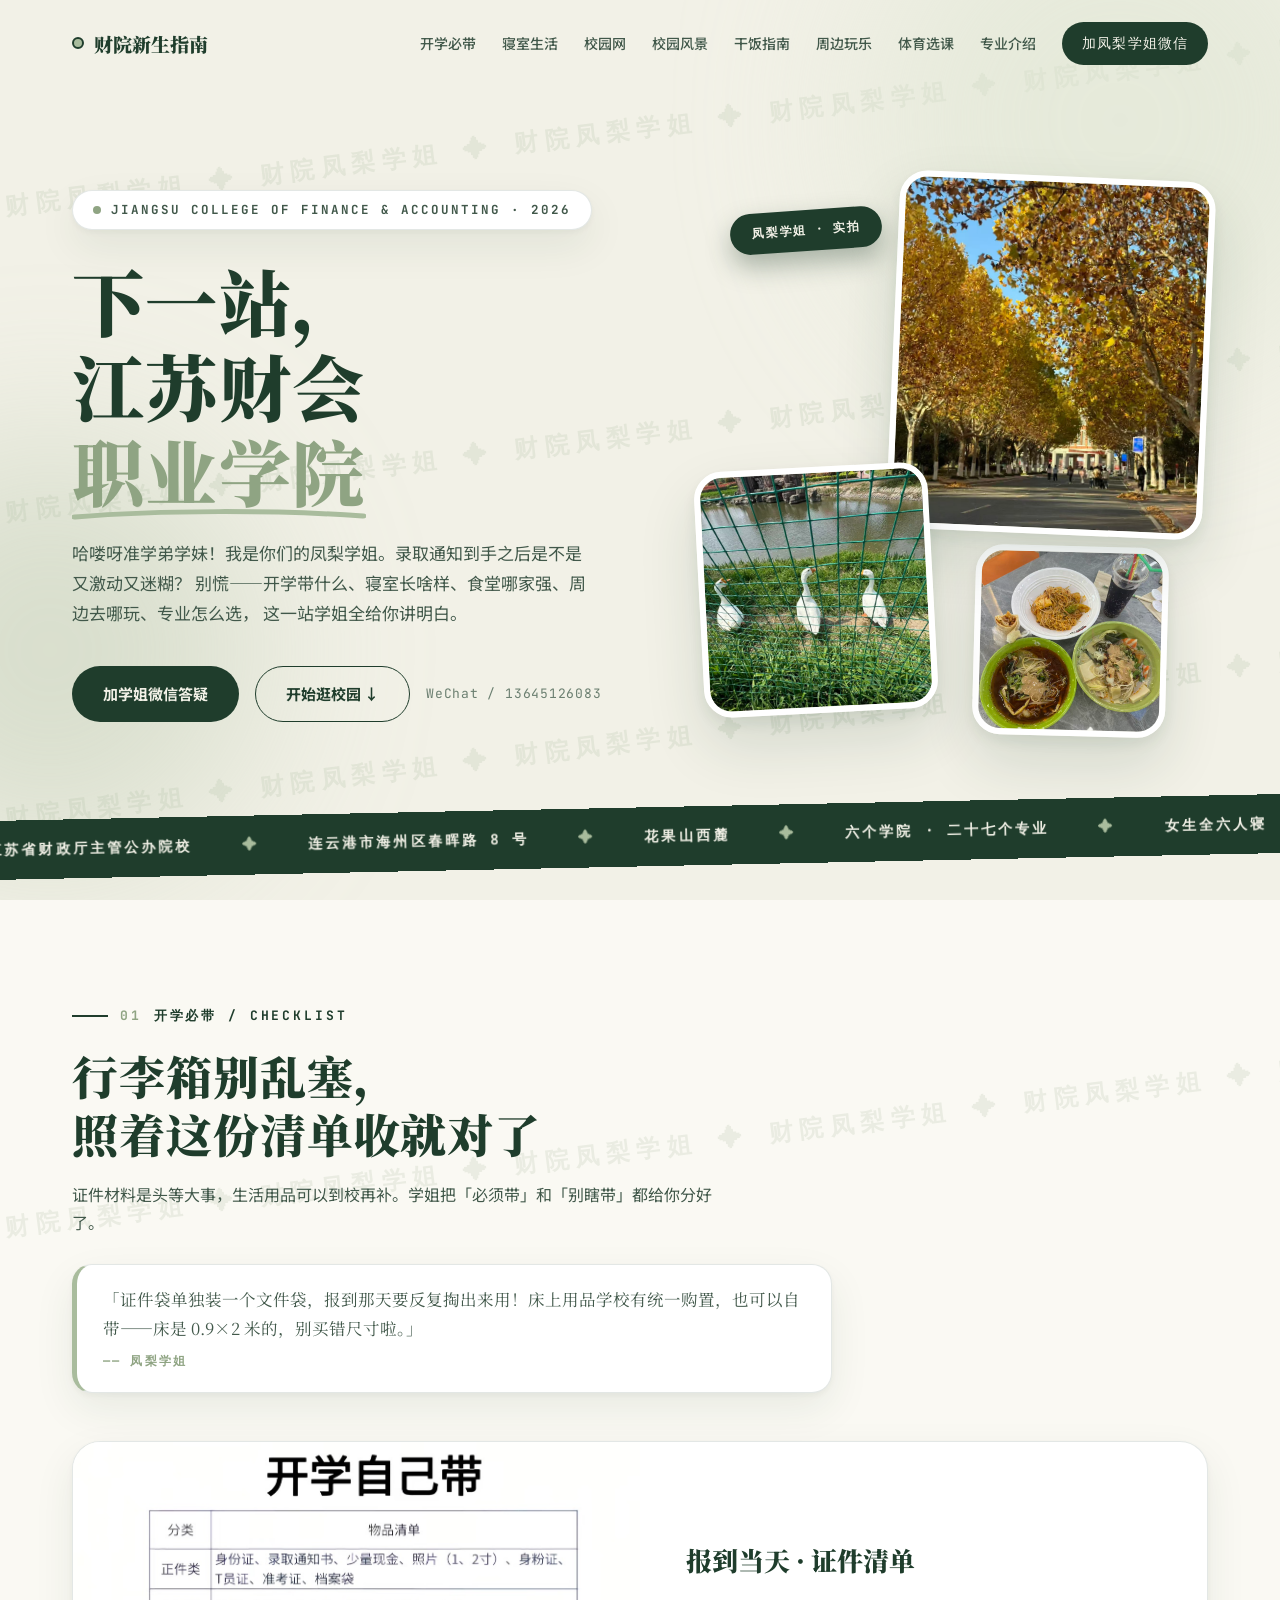
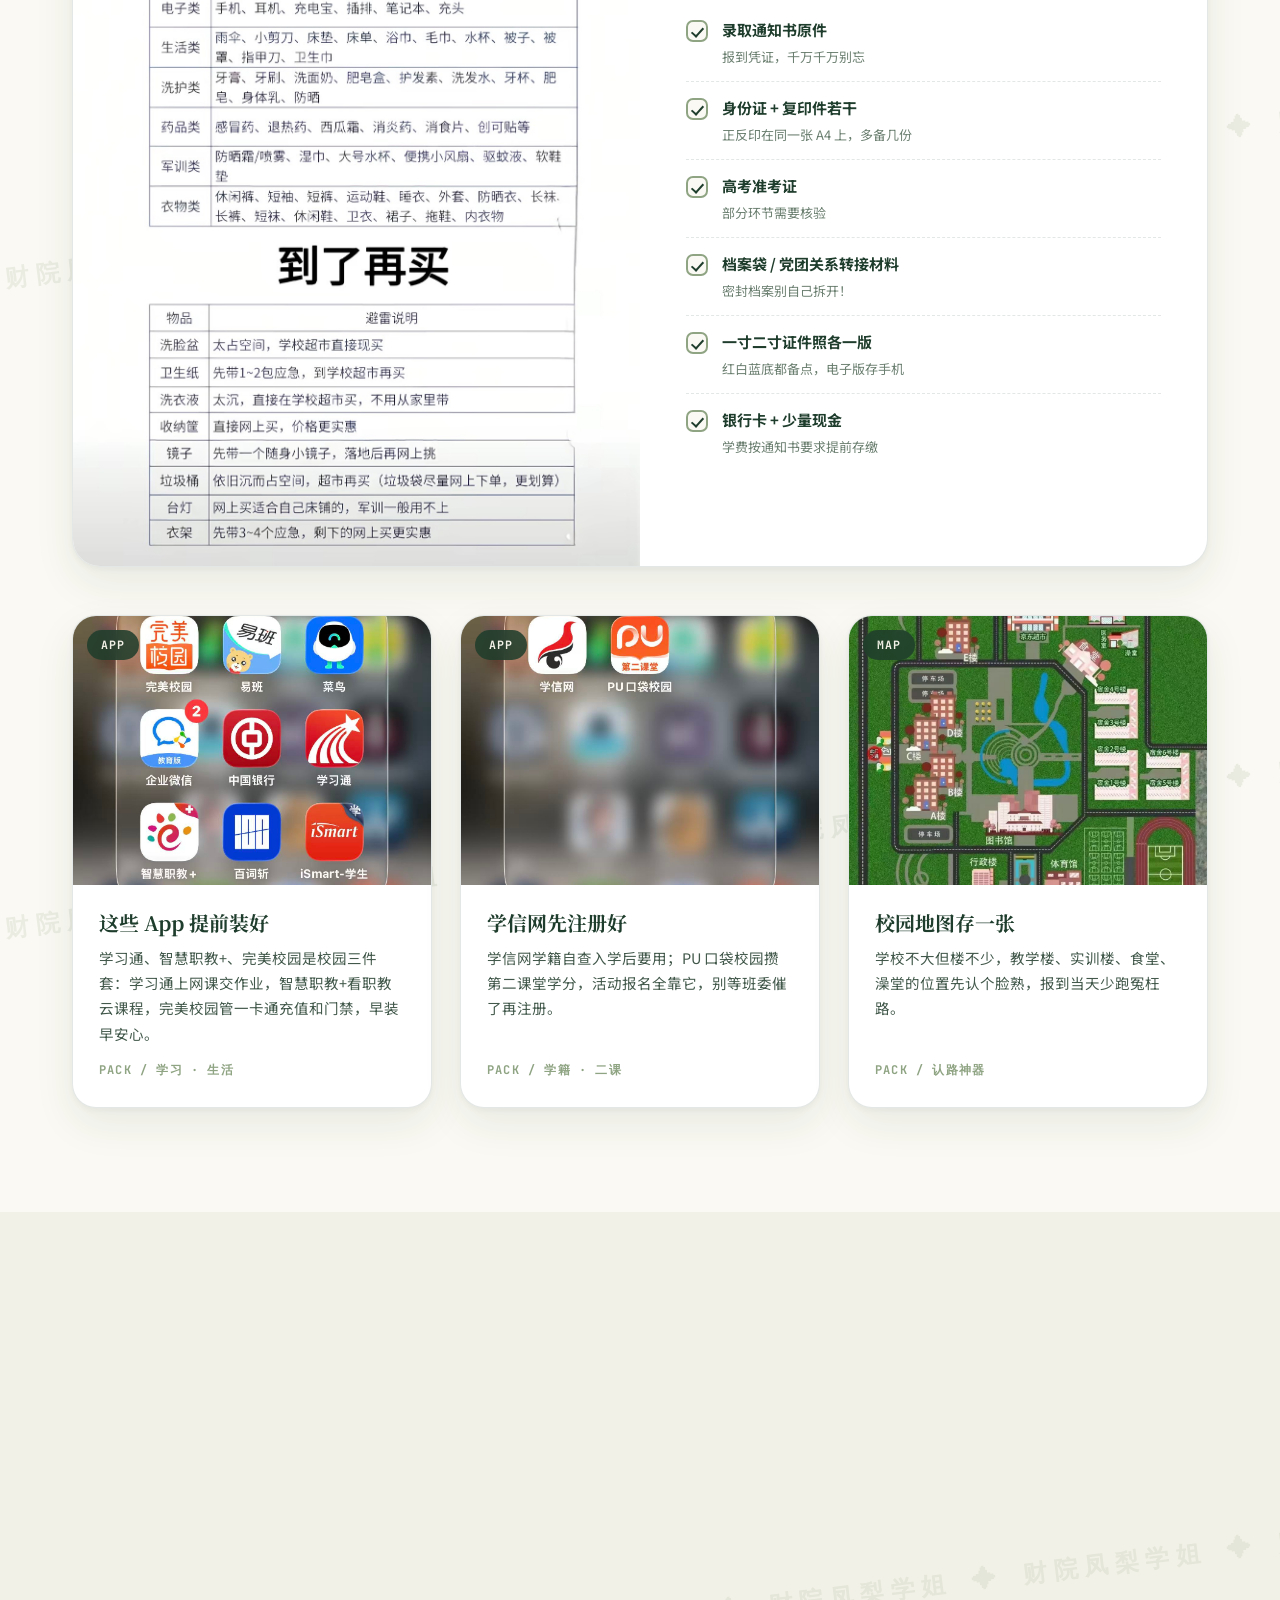
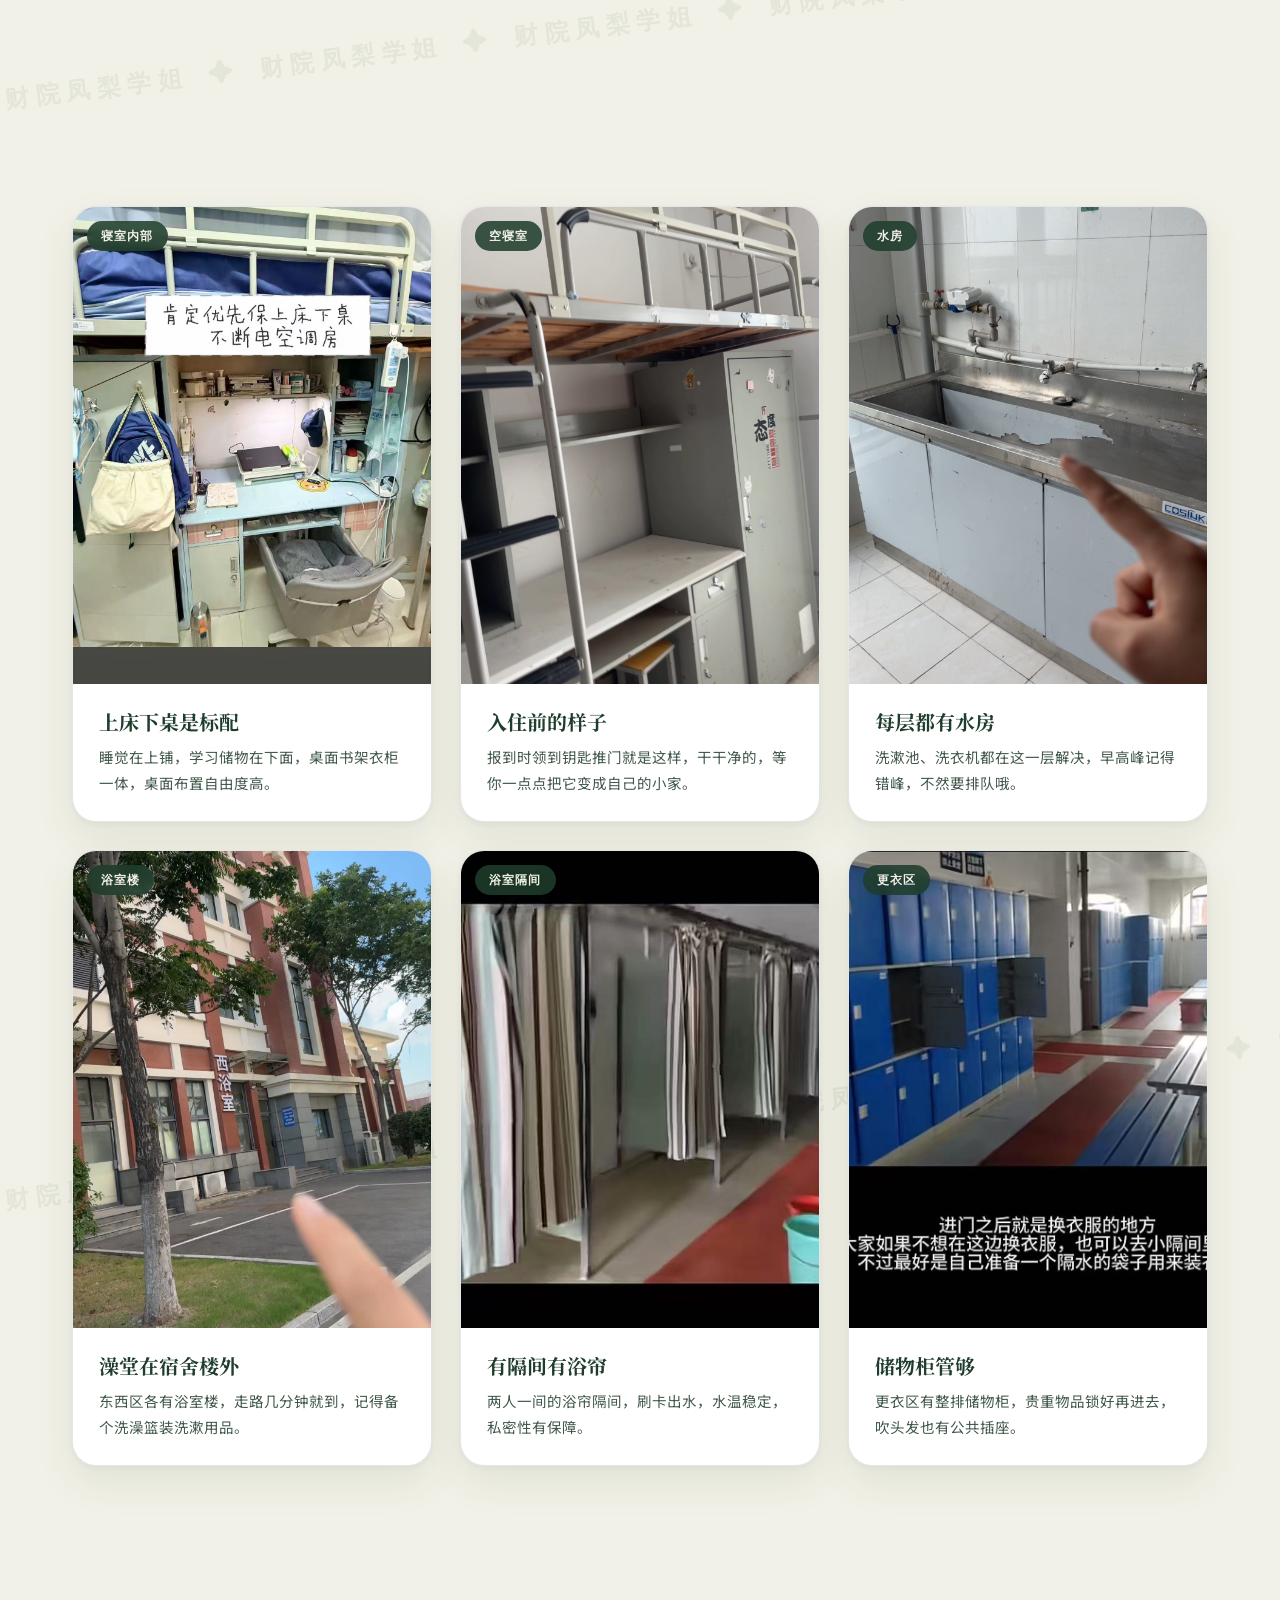
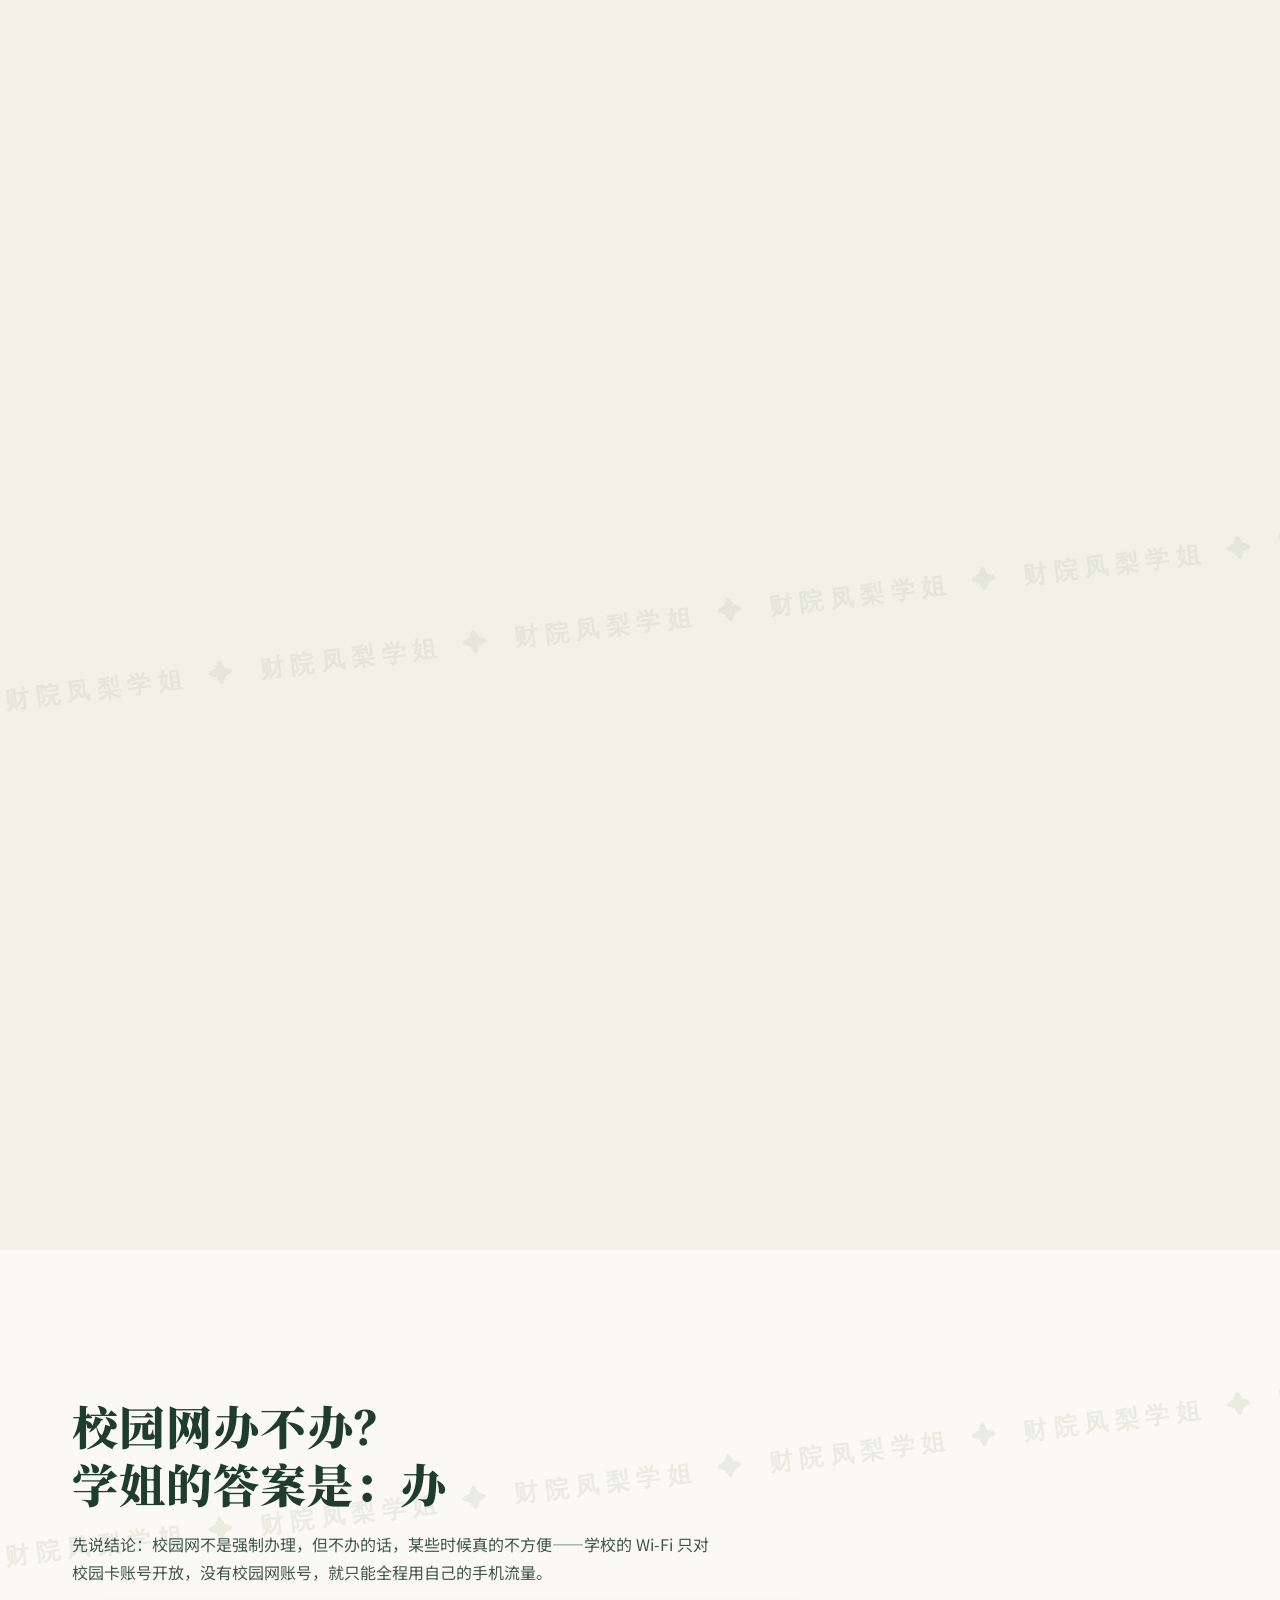
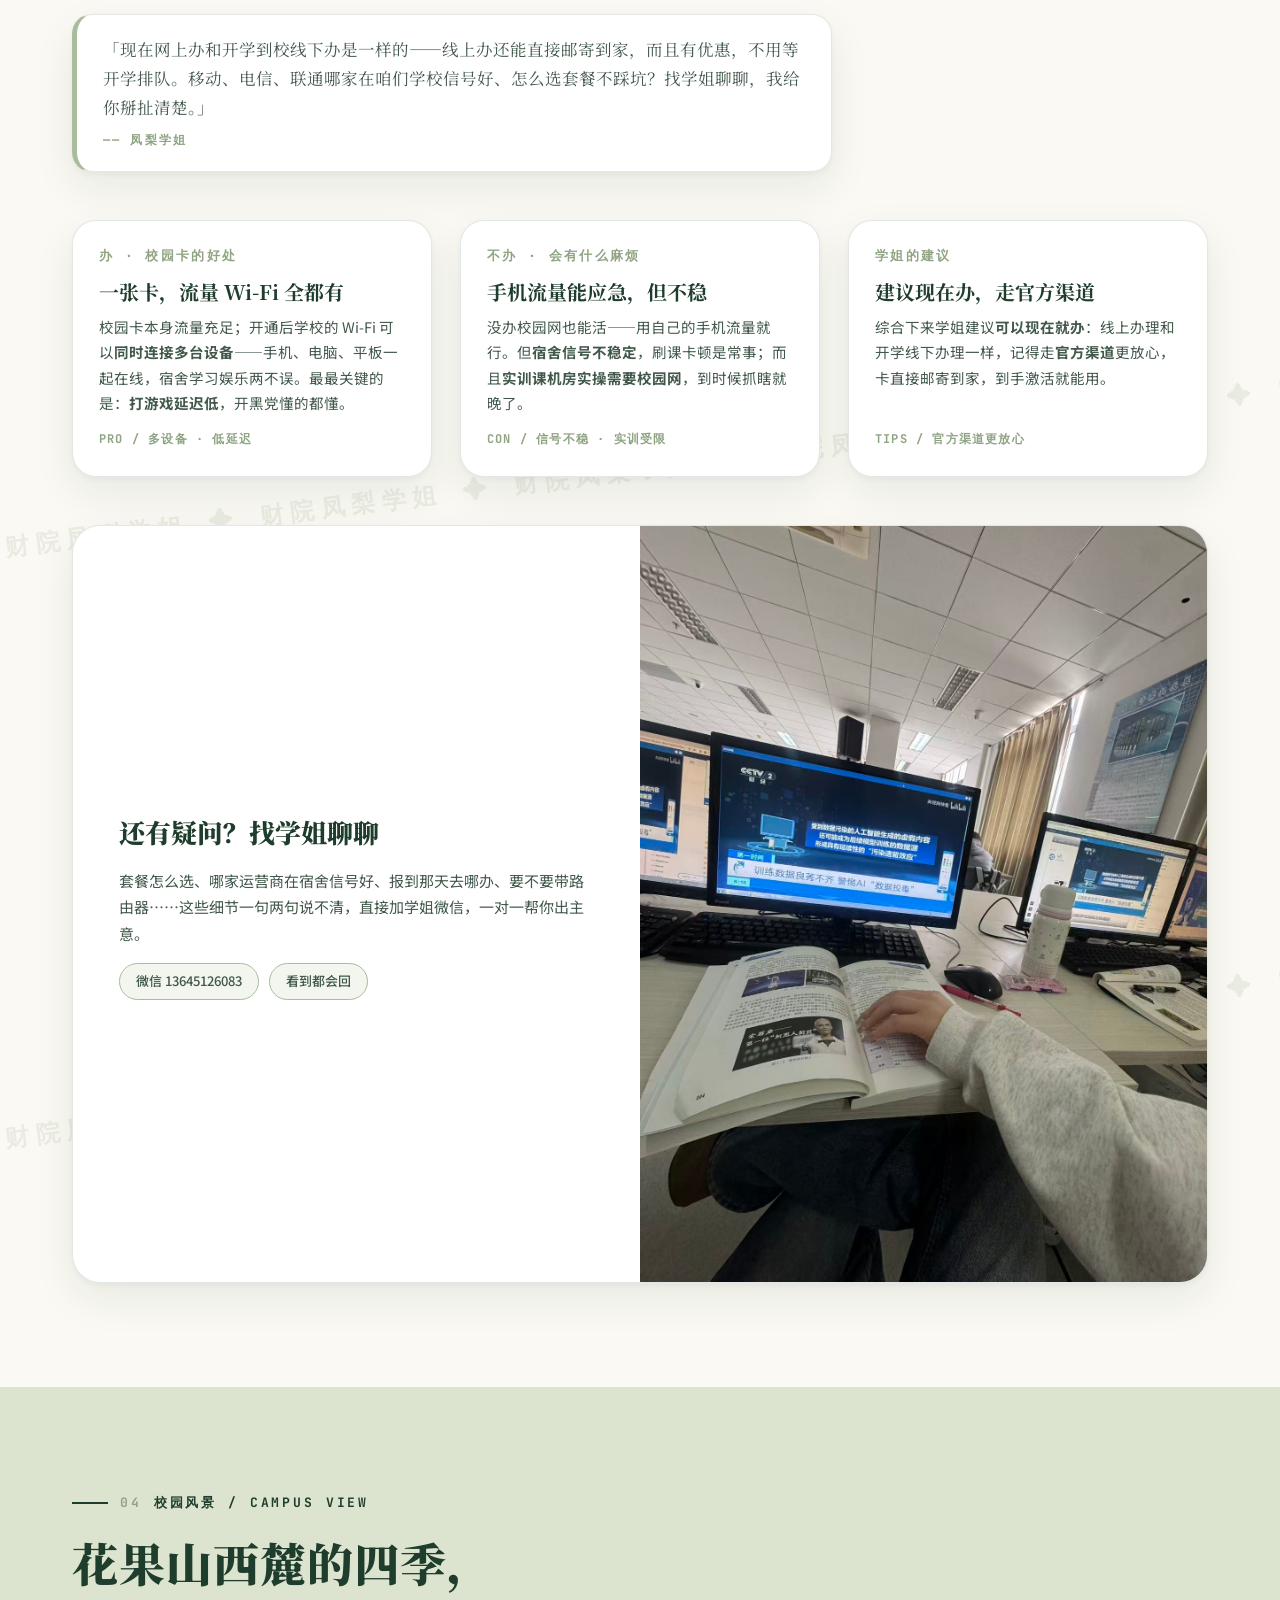
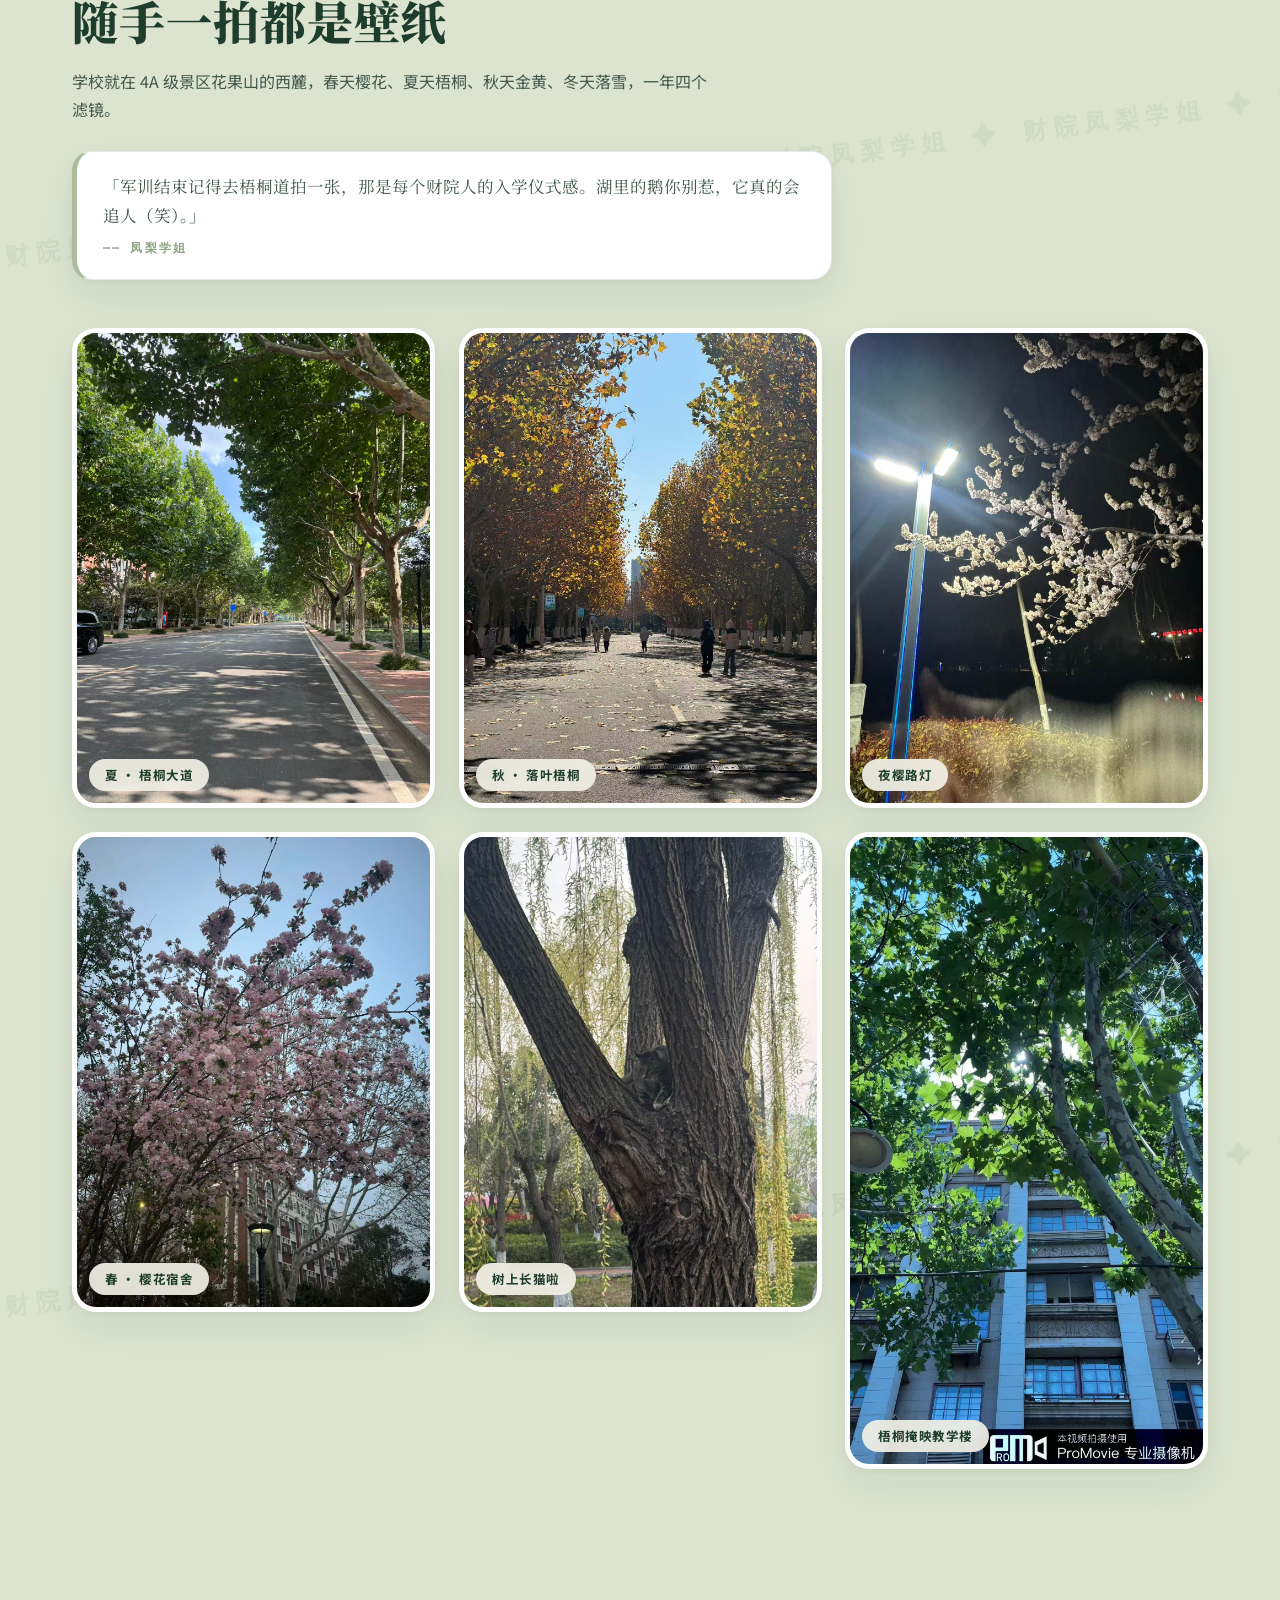
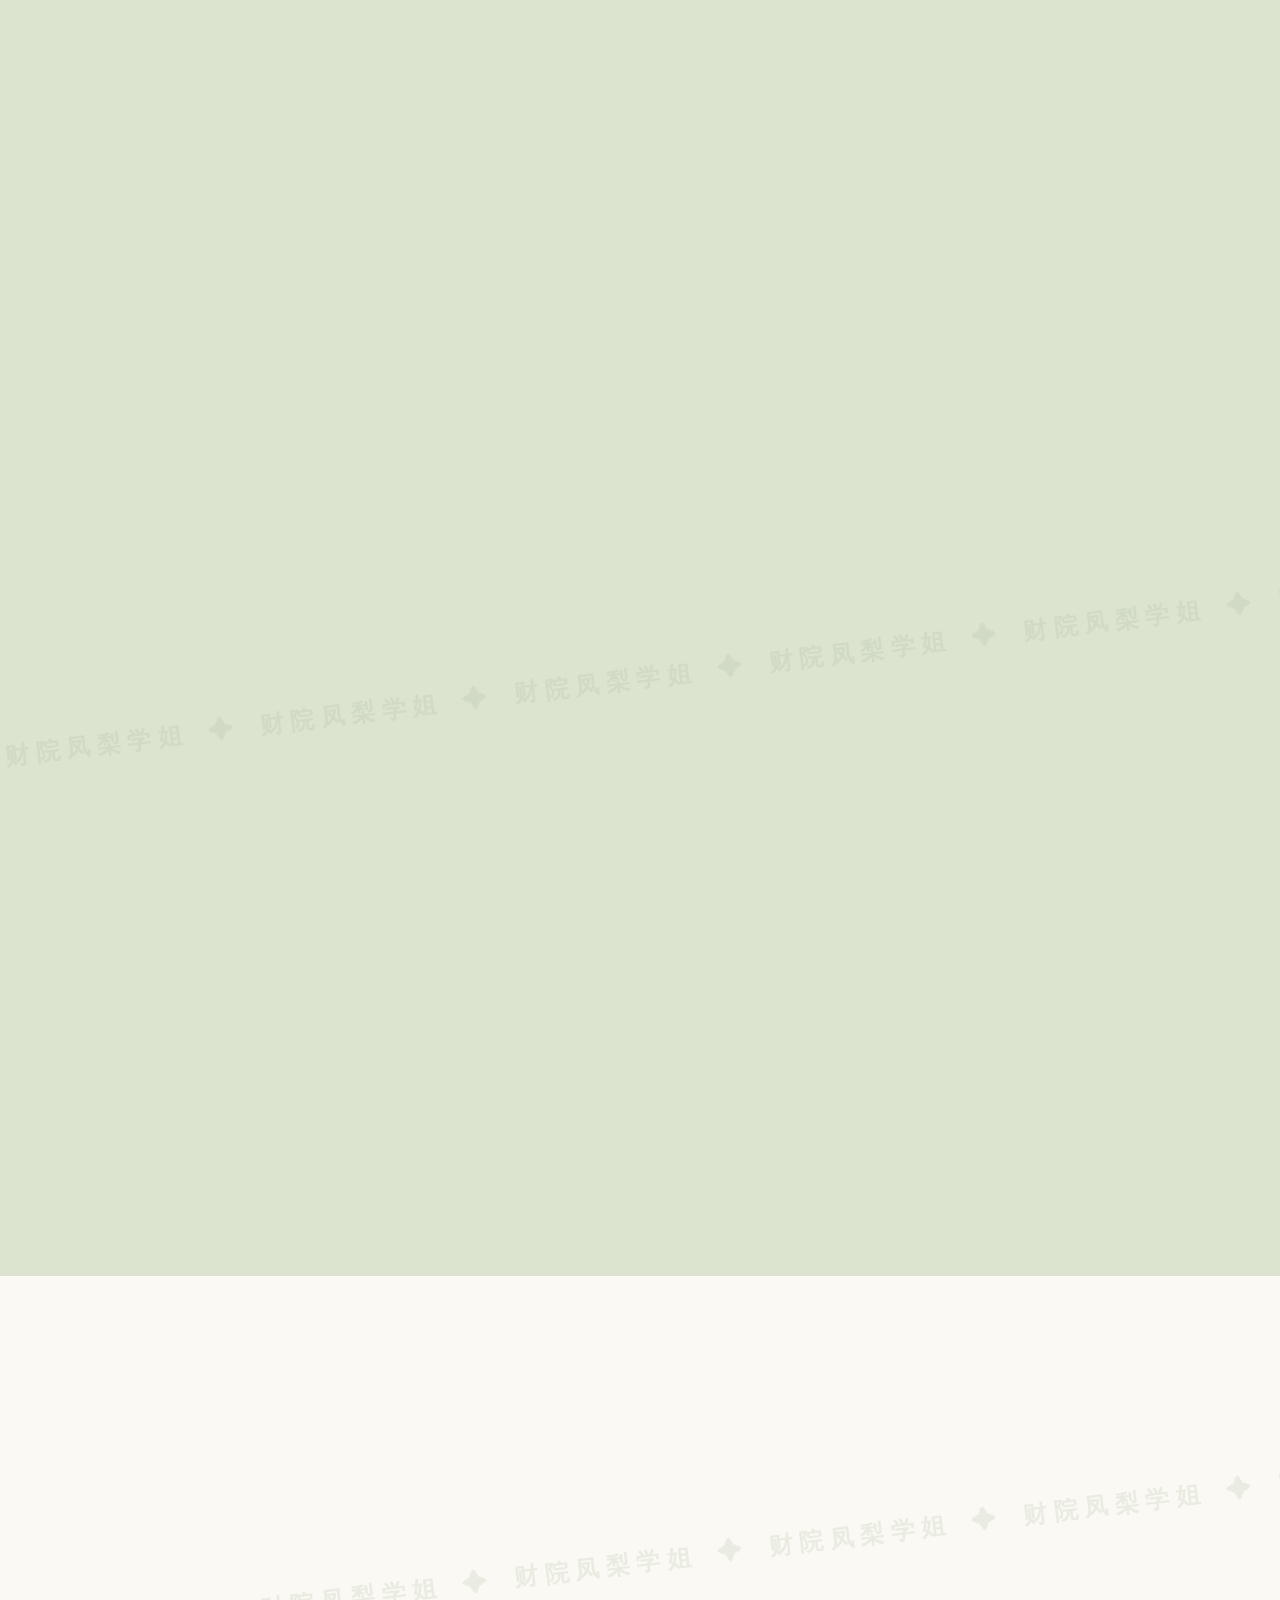
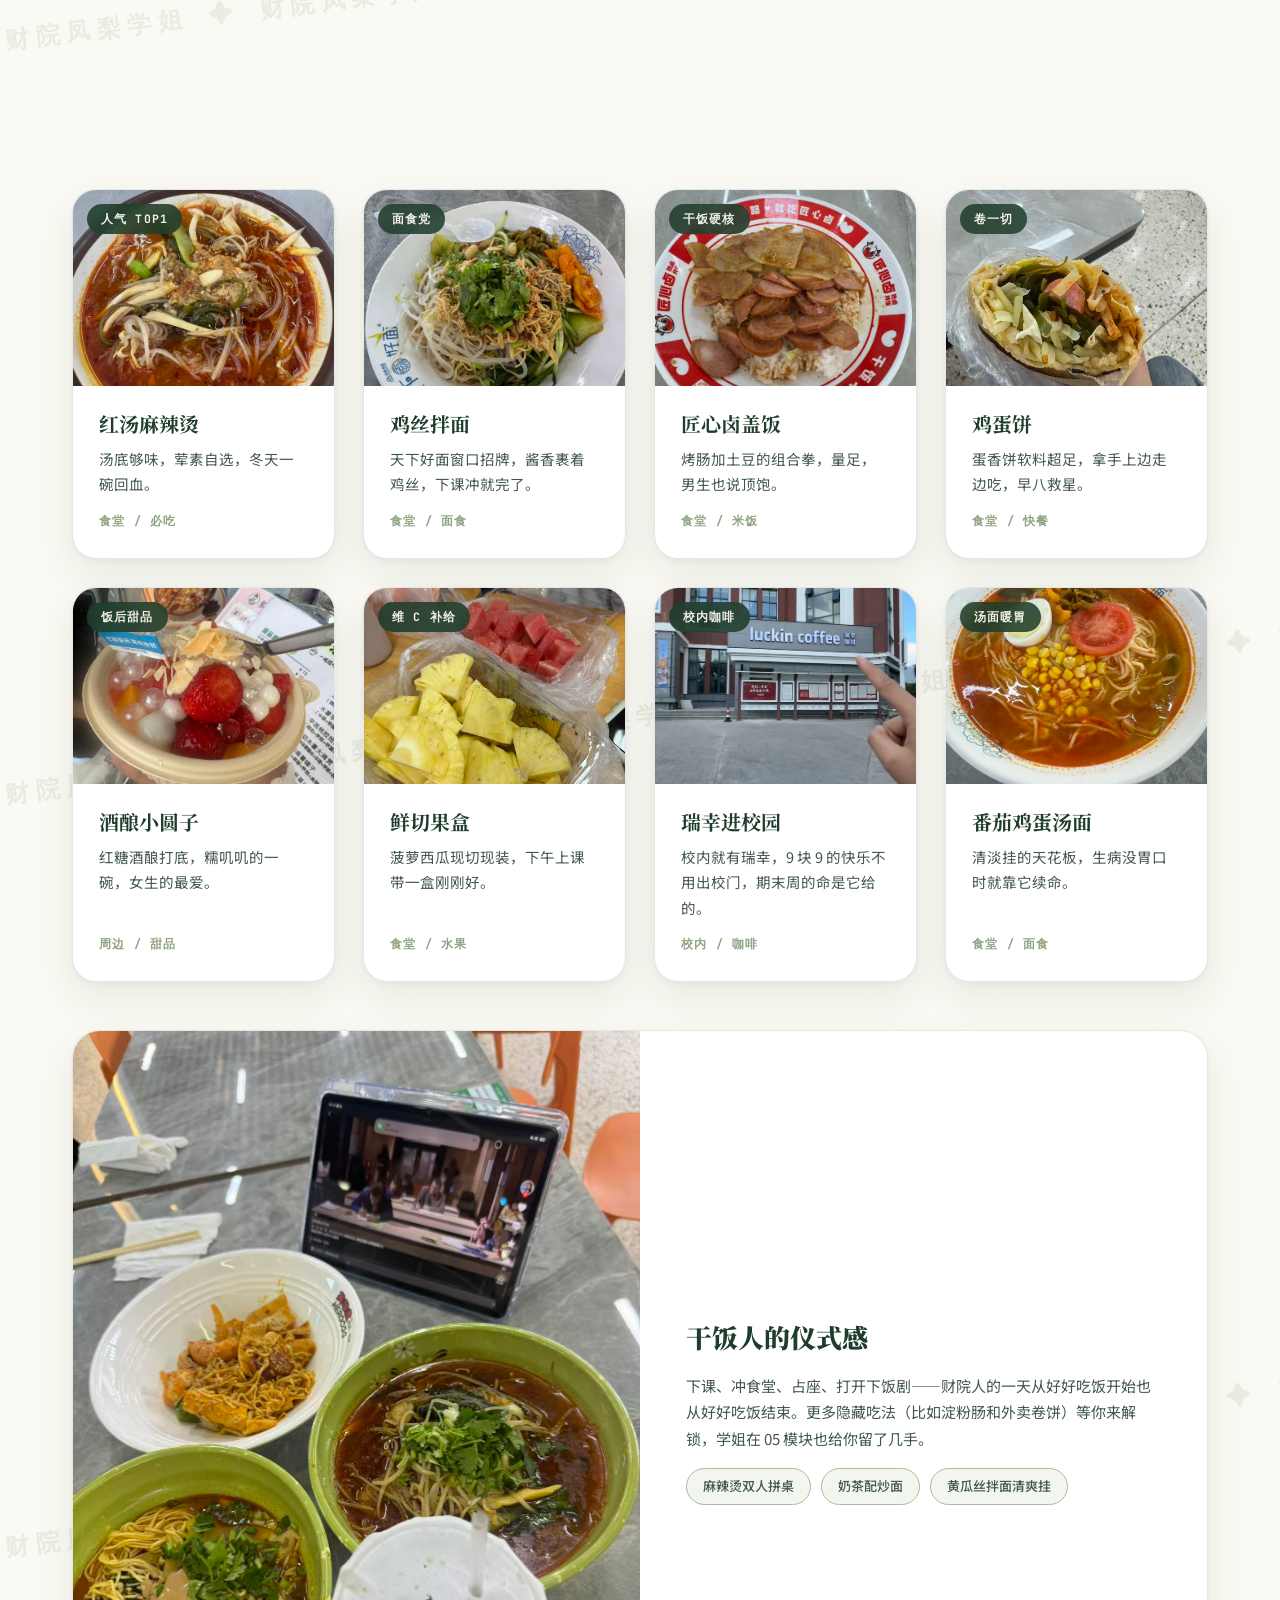
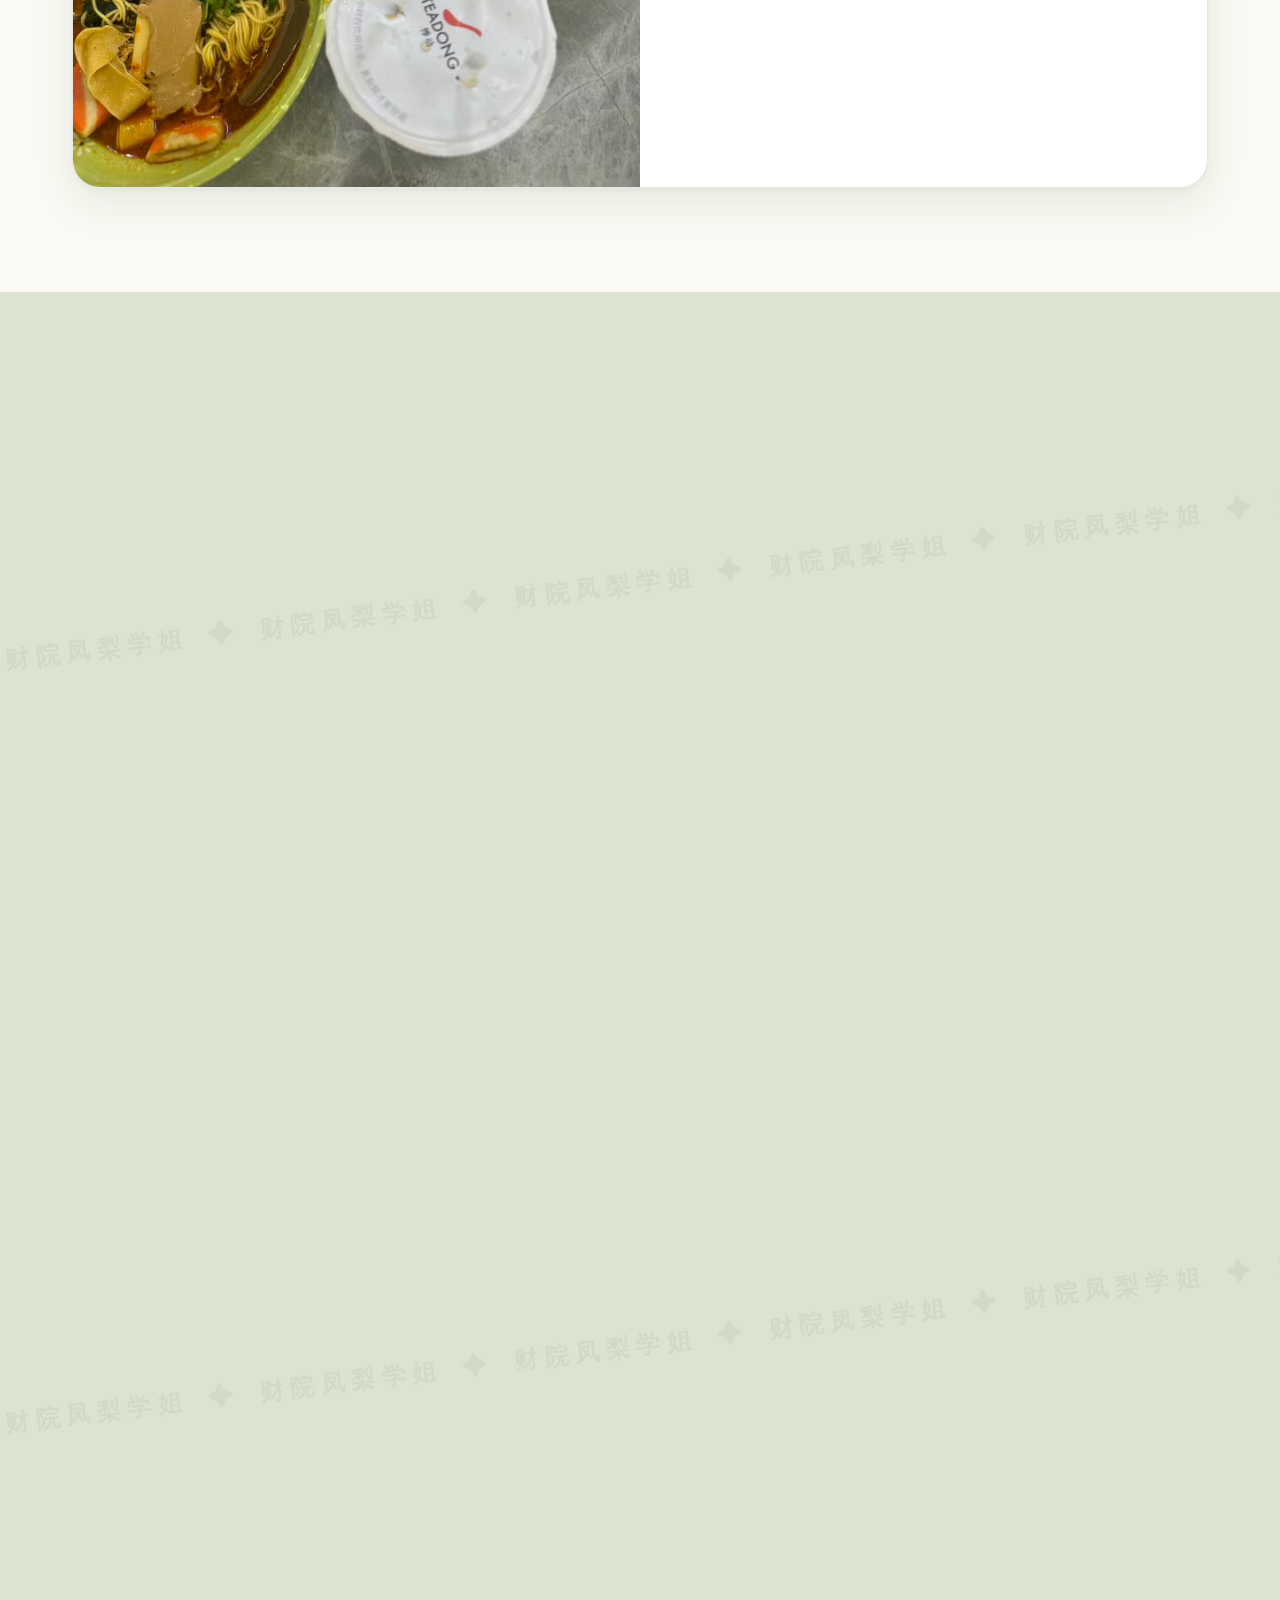
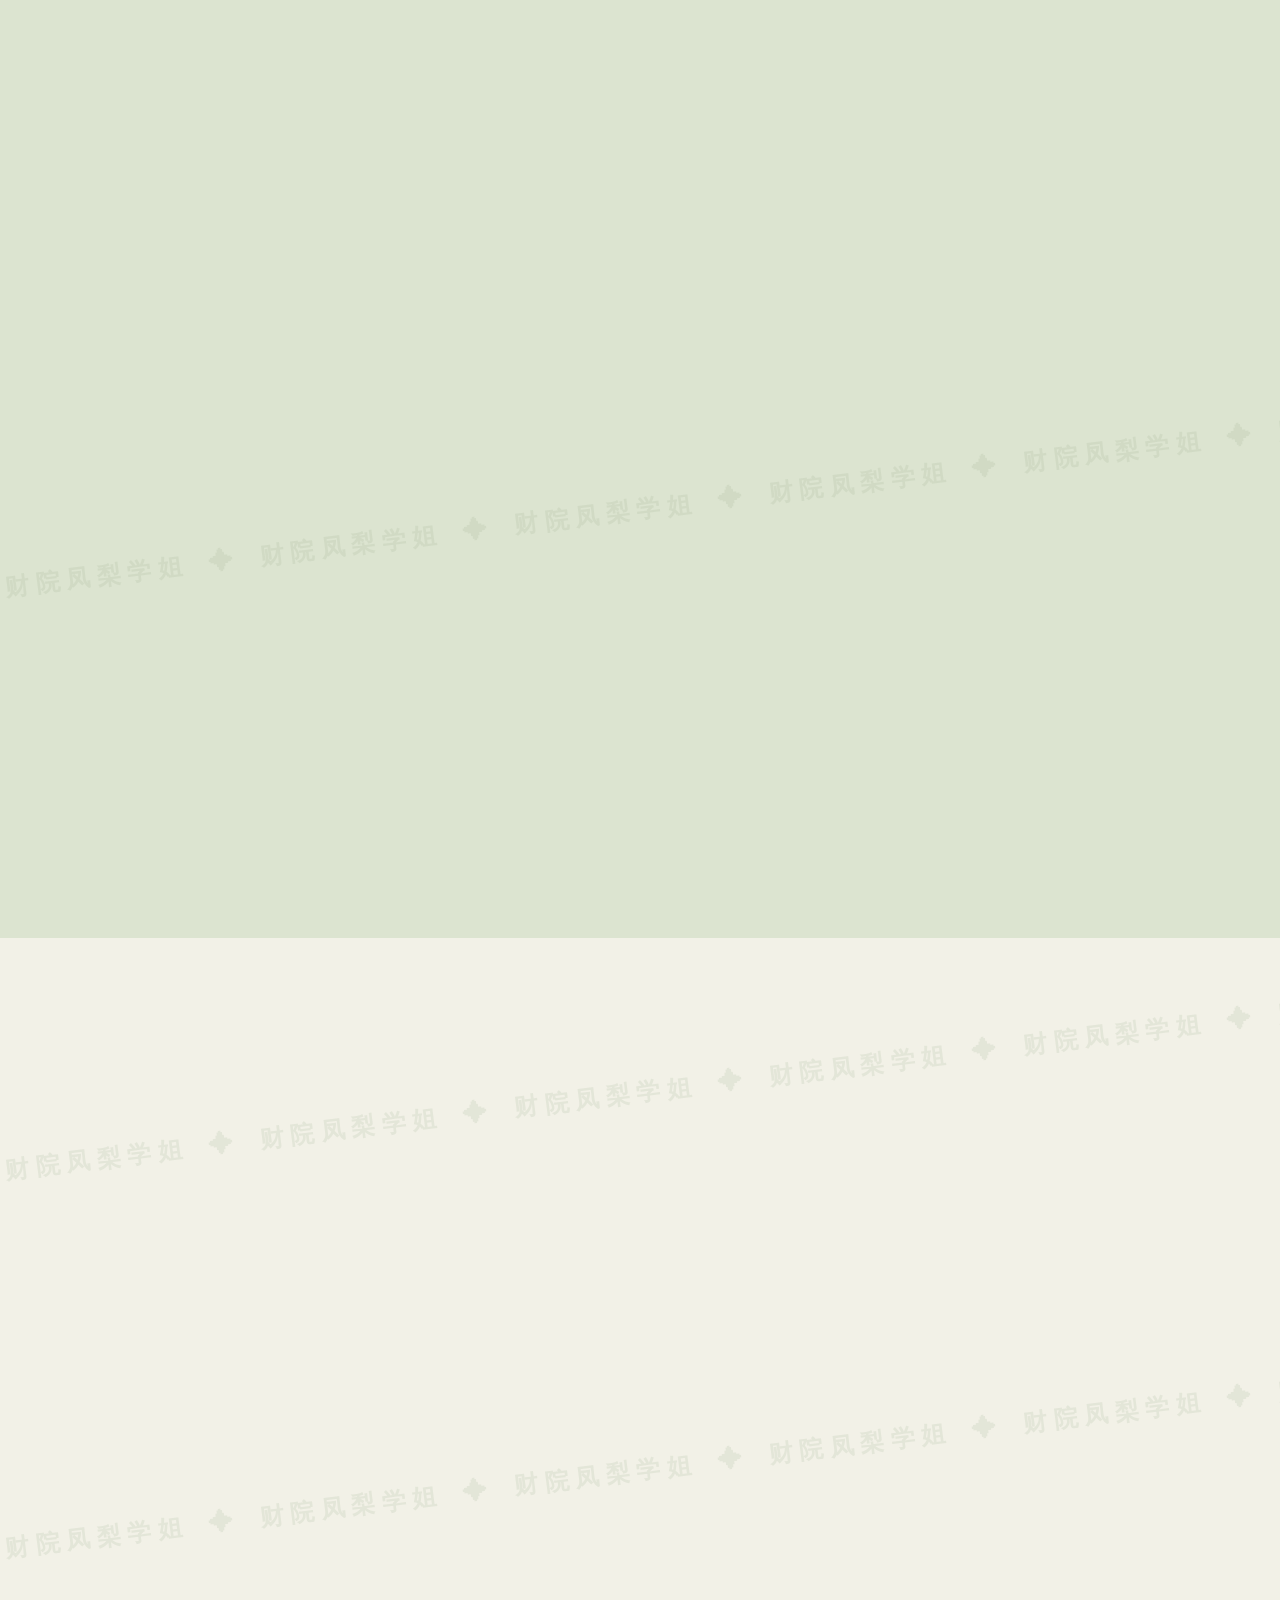
==== index.html @ 63b78833 "deploy: 江苏财会新生指南 by 凤梨学姐" ====
<!DOCTYPE html>
<html lang="zh-CN">
<head>
  <meta charset="UTF-8" />
  <meta name="viewport" content="width=device-width, initial-scale=1.0" />
  <title>江苏财会新生指南 · 凤梨学姐带你逛校园</title>
  <meta name="description" content="江苏财会职业学院新生指南：开学必带、寝室生活、校园风景、干饭指南、周边吃喝玩乐、体育选课、专业介绍，凤梨学姐一站式讲清楚。" />
  <link rel="preconnect" href="https://fonts.googleapis.com" />
  <link rel="preconnect" href="https://fonts.gstatic.com" crossorigin />
  <link href="https://fonts.googleapis.com/css2?family=Noto+Serif+SC:wght@700;900&family=Noto+Sans+SC:wght@400;500;700&family=JetBrains+Mono:wght@500;700&display=swap" rel="stylesheet" />
  <link rel="stylesheet" href="assets/css/style.css" />
</head>
<body>

  <!-- ============ 导航 ============ -->
  <header class="nav">
    <div class="container nav-inner">
      <a class="nav-logo" href="#top"><span class="dot"></span>财院新生指南</a>
      <nav class="nav-links">
        <a href="#sec-01">开学必带</a>
        <a href="#sec-02">寝室生活</a>
        <a href="#sec-03">校园网</a>
        <a href="#sec-04">校园风景</a>
        <a href="#sec-05">干饭指南</a>
        <a href="#sec-06">周边玩乐</a>
        <a href="#sec-07">体育选课</a>
        <a href="#sec-08">专业介绍</a>
        <a class="nav-cta" href="#finale">加凤梨学姐微信</a>
      </nav>
    </div>
  </header>

  <!-- ============ Hero ============ -->
  <section class="hero" id="top">
    <div class="hero-bg-blob b1"></div>
    <div class="hero-bg-blob b2"></div>
    <div class="container">
      <div class="hero-grid">
        <div>
          <span class="hero-tag reveal"><span class="pulse"></span>JIANGSU COLLEGE OF FINANCE &amp; ACCOUNTING · 2026</span>
          <h1 class="hero-title reveal" style="--d:.08s">
            下一站，<br />江苏财会<span class="accent">职业学院<svg viewBox="0 0 200 12" preserveAspectRatio="none"><path d="M2 9 C 60 2, 140 2, 198 8" fill="none" stroke="#A9BC9D" stroke-width="5" stroke-linecap="round"/></svg></span>
          </h1>
          <p class="hero-desc reveal" style="--d:.16s">
            哈喽呀准学弟学妹！我是你们的凤梨学姐。录取通知到手之后是不是又激动又迷糊？
            别慌——开学带什么、寝室长啥样、食堂哪家强、周边去哪玩、专业怎么选，
            这一站学姐全给你讲明白。
          </p>
          <div class="hero-actions reveal" style="--d:.24s">
            <a class="btn btn-primary" href="#finale">加学姐微信答疑</a>
            <a class="btn btn-ghost" href="#sec-01">开始逛校园 ↓</a>
            <span class="hero-wx">WeChat / 13645126083</span>
          </div>
        </div>
        <div class="hero-collage reveal" style="--d:.2s">
          <span class="collage-badge">凤梨学姐 · 实拍</span>
          <div class="collage-card c1"><img src="assets/img/wutong-building.jpg" alt="金黄梧桐道尽头的教学楼" /></div>
          <div class="collage-card c2"><img src="assets/img/goose2.jpg" alt="湖畔大白鹅" /></div>
          <div class="collage-card c3"><img src="assets/img/food-malatang.jpg" alt="食堂麻辣烫" /></div>
        </div>
      </div>
    </div>

    <!-- 跑马灯 -->
    <div class="marquee">
      <div class="marquee-track">
        <span>江苏省财政厅主管公办院校</span>
        <span>连云港市海州区春晖路 8 号</span>
        <span>花果山西麓</span>
        <span>六个学院 · 二十七个专业</span>
        <span>女生全六人寝 · 上床下桌</span>
        <span>招生热线 0518-85899706</span>
      </div>
    </div>
  </section>

  <!-- ============ 01 开学必带 ============ -->
  <section class="section tint-soft" id="sec-01">
    <div class="container">
      <span class="eyebrow reveal"><span class="num">01</span>开学必带 / CHECKLIST</span>
      <h2 class="section-title reveal" style="--d:.06s">行李箱别乱塞，<br />照着这份清单收就对了</h2>
      <p class="section-sub reveal" style="--d:.12s">证件材料是头等大事，生活用品可以到校再补。学姐把「必须带」和「别瞎带」都给你分好了。</p>
      <div class="sis-note reveal" style="--d:.18s">
        「证件袋单独装一个文件袋，报到那天要反复掏出来用！床上用品学校有统一购置，也可以自带——床是 0.9×2 米的，别买错尺寸啦。」
        <span class="sig">—— 凤梨学姐</span>
      </div>

      <div class="feature reveal">
        <div class="f-img"><img src="assets/img/checklist.jpg" alt="开学物品清单攻略图" /></div>
        <div class="f-body">
          <h3>报到当天 · 证件清单</h3>
          <ul class="check-list">
            <li><span class="box"></span><div><b>录取通知书原件</b><small>报到凭证，千万千万别忘</small></div></li>
            <li><span class="box"></span><div><b>身份证 + 复印件若干</b><small>正反印在同一张 A4 上，多备几份</small></div></li>
            <li><span class="box"></span><div><b>高考准考证</b><small>部分环节需要核验</small></div></li>
            <li><span class="box"></span><div><b>档案袋 / 党团关系转接材料</b><small>密封档案别自己拆开！</small></div></li>
            <li><span class="box"></span><div><b>一寸二寸证件照各一版</b><small>红白蓝底都备点，电子版存手机</small></div></li>
            <li><span class="box"></span><div><b>银行卡 + 少量现金</b><small>学费按通知书要求提前存缴</small></div></li>
          </ul>
        </div>
      </div>

      <div class="grid cols-3">
        <div class="card reveal">
          <div class="card-img"><span class="chip">APP</span><img src="assets/img/apps1.jpg" alt="校园必备 App 合集一" /></div>
          <div class="card-body">
            <h3 class="card-title">这些 App 提前装好</h3>
            <p class="card-text">学习通、智慧职教+、完美校园是校园三件套：学习通上网课交作业，智慧职教+看职教云课程，完美校园管一卡通充值和门禁，早装早安心。</p>
            <div class="card-meta">PACK / 学习 · 生活</div>
          </div>
        </div>
        <div class="card reveal" style="--d:.08s">
          <div class="card-img"><span class="chip">APP</span><img src="assets/img/apps2.jpg" alt="学信网与 PU 口袋校园" /></div>
          <div class="card-body">
            <h3 class="card-title">学信网先注册好</h3>
            <p class="card-text">学信网学籍自查入学后要用；PU 口袋校园攒第二课堂学分，活动报名全靠它，别等班委催了再注册。</p>
            <div class="card-meta">PACK / 学籍 · 二课</div>
          </div>
        </div>
        <div class="card reveal" style="--d:.16s">
          <div class="card-img"><span class="chip">MAP</span><img src="assets/img/map.jpg" alt="校园平面导览地图" /></div>
          <div class="card-body">
            <h3 class="card-title">校园地图存一张</h3>
            <p class="card-text">学校不大但楼不少，教学楼、实训楼、食堂、澡堂的位置先认个脸熟，报到当天少跑冤枉路。</p>
            <div class="card-meta">PACK / 认路神器</div>
          </div>
        </div>
      </div>
    </div>
  </section>

  <!-- ============ 02 寝室生活 ============ -->
  <section class="section" id="sec-02">
    <div class="container">
      <span class="eyebrow reveal"><span class="num">02</span>寝室生活 / DORM LIFE</span>
      <h2 class="section-title reveal" style="--d:.06s">六人寝为主、上床下桌，<br />你的小窝长这样</h2>
      <p class="section-sub reveal" style="--d:.12s">最关心的寝室问题学姐一次说清：女生全是六人寝、上床下桌；男生大多也是六人寝，有少量八人寝住六人、不一定上床下桌，不过这样的寝室很少，抽到也别慌。</p>
      <div class="sis-note reveal" style="--d:.18s">
        「床帘放心装，没人管！建议开学前两天提前买好，报到直接带过去挂，尺寸就按 0.9×2 米的床买。每层水房都有洗衣机，扫码就用；澡堂在宿舍楼外，是有隔间的，南方同学不用慌。」
        <span class="sig">—— 凤梨学姐</span>
      </div>

      <div class="tags reveal">
        <span class="tag">女生全六人寝</span>
        <span class="tag">男生少量八人寝住六人</span>
        <span class="tag">上床下桌</span>
        <span class="tag">可装床帘</span>
        <span class="tag">每层水房 · 洗衣机</span>
        <span class="tag">澡堂有隔间</span>
        <span class="tag">空调全覆盖</span>
      </div>

      <div class="grid cols-3">
        <div class="card reveal">
          <div class="card-img tall"><span class="chip">寝室内部</span><img src="assets/img/dorm-desk.jpg" alt="宿舍上床下桌" /></div>
          <div class="card-body">
            <h3 class="card-title">上床下桌是标配</h3>
            <p class="card-text">睡觉在上铺，学习储物在下面，桌面书架衣柜一体，桌面布置自由度高。</p>
          </div>
        </div>
        <div class="card reveal" style="--d:.08s">
          <div class="card-img tall"><span class="chip">空寝室</span><img src="assets/img/dorm-empty.png" alt="空寝室上床下桌" /></div>
          <div class="card-body">
            <h3 class="card-title">入住前的样子</h3>
            <p class="card-text">报到时领到钥匙推门就是这样，干干净的，等你一点点把它变成自己的小家。</p>
          </div>
        </div>
        <div class="card reveal" style="--d:.16s">
          <div class="card-img tall"><span class="chip">水房</span><img src="assets/img/water-room.png" alt="宿舍水房洗漱池" /></div>
          <div class="card-body">
            <h3 class="card-title">每层都有水房</h3>
            <p class="card-text">洗漱池、洗衣机都在这一层解决，早高峰记得错峰，不然要排队哦。</p>
          </div>
        </div>
        <div class="card reveal">
          <div class="card-img tall"><span class="chip">浴室楼</span><img src="assets/img/bath-building.png" alt="西浴室楼" /></div>
          <div class="card-body">
            <h3 class="card-title">澡堂在宿舍楼外</h3>
            <p class="card-text">东西区各有浴室楼，走路几分钟就到，记得备个洗澡篮装洗漱用品。</p>
          </div>
        </div>
        <div class="card reveal" style="--d:.08s">
          <div class="card-img tall"><span class="chip">浴室隔间</span><img src="assets/img/bath-room.jpg" alt="公共浴室浴帘隔间" /></div>
          <div class="card-body">
            <h3 class="card-title">有隔间有浴帘</h3>
            <p class="card-text">两人一间的浴帘隔间，刷卡出水，水温稳定，私密性有保障。</p>
          </div>
        </div>
        <div class="card reveal" style="--d:.16s">
          <div class="card-img tall"><span class="chip">更衣区</span><img src="assets/img/bath-locker.jpg" alt="浴室储物柜更衣区" /></div>
          <div class="card-body">
            <h3 class="card-title">储物柜管够</h3>
            <p class="card-text">更衣区有整排储物柜，贵重物品锁好再进去，吹头发也有公共插座。</p>
          </div>
        </div>
      </div>

      <div class="feature reveal">
        <div class="f-body">
          <h3>宿舍楼 & 周边长这样</h3>
          <p>宿舍楼红白相间，晚上路灯一亮特别温柔。楼前就是樱花树，春天推窗见花；湖边大鹅是全校团宠，早八路上经常能偶遇。</p>
          <div class="tags">
            <span class="tag">独立卫生间</span>
            <span class="tag">限电注意大功率</span>
            <span class="tag">门禁刷卡</span>
          </div>
        </div>
        <div class="f-img"><img src="assets/img/dorm-building.png" alt="宿舍楼外观" /></div>
      </div>
    </div>
  </section>

  <!-- ============ 03 校园网 ============ -->
  <section class="section tint-soft" id="sec-03">
    <div class="container">
      <span class="eyebrow reveal"><span class="num">03</span>校园网 / CAMPUS WIFI</span>
      <h2 class="section-title reveal" style="--d:.06s">校园网办不办？<br />学姐的答案是：办</h2>
      <p class="section-sub reveal" style="--d:.12s">先说结论：校园网不是强制办理，但不办的话，某些时候真的不方便——学校的 Wi-Fi 只对校园卡账号开放，没有校园网账号，就只能全程用自己的手机流量。</p>
      <div class="sis-note reveal" style="--d:.18s">
        「现在网上办和开学到校线下办是一样的——线上办还能直接邮寄到家，而且有优惠，不用等开学排队。移动、电信、联通哪家在咱们学校信号好、怎么选套餐不踩坑？找学姐聊聊，我给你掰扯清楚。」
        <span class="sig">—— 凤梨学姐</span>
      </div>

      <div class="grid cols-3">
        <div class="card reveal">
          <div class="card-body">
            <div class="idx" style="font-family:var(--font-mono);font-size:13px;font-weight:700;letter-spacing:0.18em;color:var(--green-deep);margin-bottom:10px;">办 · 校园卡的好处</div>
            <h3 class="card-title">一张卡，流量 Wi-Fi 全都有</h3>
            <p class="card-text">校园卡本身流量充足；开通后学校的 Wi-Fi 可以<b>同时连接多台设备</b>——手机、电脑、平板一起在线，宿舍学习娱乐两不误。最最关键的是：<b>打游戏延迟低</b>，开黑党懂的都懂。</p>
            <div class="card-meta">PRO / 多设备 · 低延迟</div>
          </div>
        </div>
        <div class="card reveal" style="--d:.08s">
          <div class="card-body">
            <div class="idx" style="font-family:var(--font-mono);font-size:13px;font-weight:700;letter-spacing:0.18em;color:var(--green-deep);margin-bottom:10px;">不办 · 会有什么麻烦</div>
            <h3 class="card-title">手机流量能应急，但不稳</h3>
            <p class="card-text">没办校园网也能活——用自己的手机流量就行。但<b>宿舍信号不稳定</b>，刷课卡顿是常事；而且<b>实训课机房实操需要校园网</b>，到时候抓瞎就晚了。</p>
            <div class="card-meta">CON / 信号不稳 · 实训受限</div>
          </div>
        </div>
        <div class="card reveal" style="--d:.16s">
          <div class="card-body">
            <div class="idx" style="font-family:var(--font-mono);font-size:13px;font-weight:700;letter-spacing:0.18em;color:var(--green-deep);margin-bottom:10px;">学姐的建议</div>
            <h3 class="card-title">建议现在办，走官方渠道</h3>
            <p class="card-text">综合下来学姐建议<b>可以现在就办</b>：线上办理和开学线下办理一样，记得走<b>官方渠道</b>更放心，卡直接邮寄到家，到手激活就能用。</p>
            <div class="card-meta">TIPS / 官方渠道更放心</div>
          </div>
        </div>
      </div>

      <div class="feature reveal">
        <div class="f-body">
          <h3>还有疑问？找学姐聊聊</h3>
          <p>套餐怎么选、哪家运营商在宿舍信号好、报到那天去哪办、要不要带路由器……这些细节一句两句说不清，直接加学姐微信，一对一帮你出主意。</p>
          <div class="tags">
            <span class="tag">微信 13645126083</span>
            <span class="tag">看到都会回</span>
          </div>
        </div>
        <div class="f-img"><img src="assets/img/computer-room.jpg" alt="实训机房上课场景" /></div>
      </div>
    </div>
  </section>

  <!-- ============ 04 校园风景 ============ -->
  <section class="section tint" id="sec-04">
    <div class="container">
      <span class="eyebrow reveal"><span class="num">04</span>校园风景 / CAMPUS VIEW</span>
      <h2 class="section-title reveal" style="--d:.06s">花果山西麓的四季，<br />随手一拍都是壁纸</h2>
      <p class="section-sub reveal" style="--d:.12s">学校就在 4A 级景区花果山的西麓，春天樱花、夏天梧桐、秋天金黄、冬天落雪，一年四个滤镜。</p>
      <div class="sis-note reveal" style="--d:.18s">
        「军训结束记得去梧桐道拍一张，那是每个财院人的入学仪式感。湖里的鹅你别惹，它真的会追人（笑）。」
        <span class="sig">—— 凤梨学姐</span>
      </div>

      <div class="masonry">
        <div class="m-item reveal"><img src="assets/img/wutong-summer.jpg" alt="夏日梧桐林荫大道" /><span class="cap">夏 · 梧桐大道</span></div>
        <div class="m-item reveal"><img src="assets/img/sakura-dorm.jpg" alt="樱花树与宿舍楼" /><span class="cap">春 · 樱花宿舍</span></div>
        <div class="m-item reveal"><img src="assets/img/goose1.jpg" alt="围栏里的大白鹅" /><span class="cap">校宠 · 大鹅</span></div>
        <div class="m-item reveal"><img src="assets/img/bridge.jpg" alt="石桥垂柳绿地" /><span class="cap">石桥垂柳</span></div>
        <div class="m-item reveal"><img src="assets/img/wutong-autumn.jpg" alt="深秋落叶梧桐道" /><span class="cap">秋 · 落叶梧桐</span></div>
        <div class="m-item reveal"><img src="assets/img/cat-tree.jpg" alt="柳树上趴着的猫" /><span class="cap">树上长猫啦</span></div>
        <div class="m-item reveal"><img src="assets/img/flowers.jpg" alt="玉兰花与海棠花丛" /><span class="cap">玉兰与海棠</span></div>
        <div class="m-item reveal"><img src="assets/img/path-flowers.jpg" alt="紫叶李花小径" /><span class="cap">紫叶李小径</span></div>
        <div class="m-item reveal"><img src="assets/img/sakura-night.jpg" alt="夜路灯下的樱花" /><span class="cap">夜樱路灯</span></div>
        <div class="m-item reveal"><img src="assets/img/wutong-up.jpg" alt="仰拍梧桐掩映教学楼" /><span class="cap">梧桐掩映教学楼</span></div>
        <div class="m-item reveal"><img src="assets/img/gala.jpg" alt="迎新送老晚会" /><span class="cap">迎新晚会</span></div>
        <div class="m-item reveal"><img src="assets/img/jd-building.png" alt="京东产教融合示范基地" /><span class="cap">京东产教融合基地</span></div>
      </div>
    </div>
  </section>

  <!-- ============ 04 干饭指南 ============ -->
  <section class="section tint-soft" id="sec-05">
    <div class="container">
      <span class="eyebrow reveal"><span class="num">05</span>干饭指南 / EAT EAT EAT</span>
      <h2 class="section-title reveal" style="--d:.06s">食堂不踩雷攻略，<br />学姐亲自排出来的</h2>
      <p class="section-sub reveal" style="--d:.12s">麻辣烫、拌面、卤肉饭、卷饼、甜品、咖啡……在财院，减肥是明天的事。</p>
      <div class="sis-note reveal" style="--d:.18s">
        「麻辣烫记得错峰，饭点排到怀疑人生；拌面窗口的鸡丝是灵魂；下午茶推荐鲜切果盒加一杯库迪，图书馆续命标配。」
        <span class="sig">—— 凤梨学姐</span>
      </div>

      <div class="grid cols-4">
        <div class="card reveal">
          <div class="card-img"><span class="chip">人气 TOP1</span><img src="assets/img/food-malatang3.jpg" alt="红汤麻辣烫" /></div>
          <div class="card-body">
            <h3 class="card-title">红汤麻辣烫</h3>
            <p class="card-text">汤底够味，荤素自选，冬天一碗回血。</p>
            <div class="card-meta">食堂 / 必吃</div>
          </div>
        </div>
        <div class="card reveal" style="--d:.08s">
          <div class="card-img"><span class="chip">面食党</span><img src="assets/img/food-noodle1.jpg" alt="鸡丝拌面" /></div>
          <div class="card-body">
            <h3 class="card-title">鸡丝拌面</h3>
            <p class="card-text">天下好面窗口招牌，酱香裹着鸡丝，下课冲就完了。</p>
            <div class="card-meta">食堂 / 面食</div>
          </div>
        </div>
        <div class="card reveal" style="--d:.16s">
          <div class="card-img"><span class="chip">干饭硬核</span><img src="assets/img/food-rice.jpg" alt="烤肠土豆盖饭" /></div>
          <div class="card-body">
            <h3 class="card-title">匠心卤盖饭</h3>
            <p class="card-text">烤肠加土豆的组合拳，量足，男生也说顶饱。</p>
            <div class="card-meta">食堂 / 米饭</div>
          </div>
        </div>
        <div class="card reveal" style="--d:.24s">
          <div class="card-img"><span class="chip">卷一切</span><img src="assets/img/food-wrap.jpg" alt="鸡蛋饼" /></div>
          <div class="card-body">
            <h3 class="card-title">鸡蛋饼</h3>
            <p class="card-text">蛋香饼软料超足，拿手上边走边吃，早八救星。</p>
            <div class="card-meta">食堂 / 快餐</div>
          </div>
        </div>
        <div class="card reveal">
          <div class="card-img"><span class="chip">饭后甜品</span><img src="assets/img/food-dessert.jpg" alt="红糖酒酿小圆子" /></div>
          <div class="card-body">
            <h3 class="card-title">酒酿小圆子</h3>
            <p class="card-text">红糖酒酿打底，糯叽叽的一碗，女生的最爱。</p>
            <div class="card-meta">周边 / 甜品</div>
          </div>
        </div>
        <div class="card reveal" style="--d:.08s">
          <div class="card-img"><span class="chip">维 C 补给</span><img src="assets/img/food-fruit.jpg" alt="鲜切果盒" /></div>
          <div class="card-body">
            <h3 class="card-title">鲜切果盒</h3>
            <p class="card-text">菠萝西瓜现切现装，下午上课带一盒刚刚好。</p>
            <div class="card-meta">食堂 / 水果</div>
          </div>
        </div>
        <div class="card reveal" style="--d:.16s">
          <div class="card-img"><span class="chip">校内咖啡</span><img src="assets/img/luckin.png" alt="校内瑞幸咖啡" /></div>
          <div class="card-body">
            <h3 class="card-title">瑞幸进校园</h3>
            <p class="card-text">校内就有瑞幸，9 块 9 的快乐不用出校门，期末周的命是它给的。</p>
            <div class="card-meta">校内 / 咖啡</div>
          </div>
        </div>
        <div class="card reveal" style="--d:.24s">
          <div class="card-img"><span class="chip">汤面暖胃</span><img src="assets/img/food-noodle4.jpg" alt="番茄玉米鸡蛋汤面" /></div>
          <div class="card-body">
            <h3 class="card-title">番茄鸡蛋汤面</h3>
            <p class="card-text">清淡挂的天花板，生病没胃口时就靠它续命。</p>
            <div class="card-meta">食堂 / 面食</div>
          </div>
        </div>
      </div>

      <div class="feature reveal">
        <div class="f-img"><img src="assets/img/food-table.jpg" alt="食堂餐桌上的麻辣烫与奶茶" /></div>
        <div class="f-body">
          <h3>干饭人的仪式感</h3>
          <p>下课、冲食堂、占座、打开下饭剧——财院人的一天从好好吃饭开始也从好好吃饭结束。更多隐藏吃法（比如淀粉肠和外卖卷饼）等你来解锁，学姐在 05 模块也给你留了几手。</p>
          <div class="tags">
            <span class="tag">麻辣烫双人拼桌</span>
            <span class="tag">奶茶配炒面</span>
            <span class="tag">黄瓜丝拌面清爽挂</span>
          </div>
        </div>
      </div>
    </div>
  </section>

  <!-- ============ 05 周边吃喝玩乐 ============ -->
  <section class="section tint" id="sec-06">
    <div class="container">
      <span class="eyebrow reveal"><span class="num">06</span>周边吃喝玩乐 / AROUND</span>
      <h2 class="section-title reveal" style="--d:.06s">出了校门去哪浪？<br />公交直达的快乐清单</h2>
      <p class="section-sub reveal" style="--d:.12s">南门北门都有公交站，6 路直达校门口；15 / 19 / 24 / B11 到康达学院站也很方便。</p>
      <div class="sis-note reveal" style="--d:.18s">
        「两站公交到花果山创客街，15 分钟到万达，30 分钟到苏宁广场。周末想看海？连云港可是海滨城市，连岛的日落值得专门跑一趟。」
        <span class="sig">—— 凤梨学姐</span>
      </div>

      <div class="grid cols-3">
        <div class="card reveal">
          <div class="card-img wide"><span class="chip">15 分钟</span><img src="assets/img/wanda.png" alt="万达广场夜景" /></div>
          <div class="card-body">
            <h3 class="card-title">万达广场</h3>
            <p class="card-text">公交 15 分钟直达，吃饭看电影逛街一站式，宿舍团建默认据点。</p>
            <div class="card-meta">商圈 / 公交直达</div>
          </div>
        </div>
        <div class="card reveal" style="--d:.08s">
          <div class="card-img wide"><span class="chip">30 分钟</span><img src="assets/img/suning.jpg" alt="苏宁广场实拍" /></div>
          <div class="card-body">
            <h3 class="card-title">苏宁广场 · 市中心</h3>
            <p class="card-text">公交半小时进城，夜市小吃一条龙，感受连云港的夜生活。</p>
            <div class="card-meta">商圈 / 夜生活</div>
          </div>
        </div>
        <div class="card reveal" style="--d:.16s">
          <div class="card-img wide"><span class="chip">两站路</span><img src="assets/img/chuangke.jpg" alt="花果山创客商业街" /></div>
          <div class="card-body">
            <h3 class="card-title">花果山创客街</h3>
            <p class="card-text">两站公交就到，小吃摊一条街，淀粉肠和卷饼是学姐的心头好。</p>
            <div class="card-meta">小吃街 / 最近</div>
          </div>
        </div>
        <div class="card reveal">
          <div class="card-img wide"><span class="chip">看海</span><img src="assets/img/liandao.jpg" alt="连岛海边栈道" /></div>
          <div class="card-body">
            <h3 class="card-title">连岛</h3>
            <p class="card-text">江苏最大的海岛，渔村、海湾、栈道，日出日落都出片。</p>
            <div class="card-meta">景区 / 周末游</div>
          </div>
        </div>
        <div class="card reveal" style="--d:.08s">
          <div class="card-img wide"><span class="chip">踏浪</span><img src="assets/img/beach.jpg" alt="海滨浴场沙滩" /></div>
          <div class="card-body">
            <h3 class="card-title">海滨浴场</h3>
            <p class="card-text">夏天踩水玩沙的正经海滩，开学季天热正好安排。</p>
            <div class="card-meta">景区 / 夏日限定</div>
          </div>
        </div>
        <div class="card reveal" style="--d:.16s">
          <div class="card-img wide"><span class="chip">骑行</span><img src="assets/img/coast-road.png" alt="滨海公路实拍" /></div>
          <div class="card-body">
            <h3 class="card-title">滨海公路</h3>
            <p class="card-text">一边是海一边是城，骑小电驴兜风的绝佳路线，风都是自由的。</p>
            <div class="card-meta">周边 / 兜风路线</div>
          </div>
        </div>
      </div>

      <div class="feature reveal">
        <div class="f-body">
          <h3>校外小吃 · 学姐私藏</h3>
          <p>学校南门门口的小吃街是财院人的第二食堂：两根芝麻烤淀粉肠是快乐开关，陈姐烤年糕外脆里糯必打卡，里脊肉卷饼加蛋加肠是满配，黄昏时分一路吃过去，烦恼全消。</p>
          <div class="tags">
            <span class="tag">芝麻淀粉肠</span>
            <span class="tag">陈姐烤年糕</span>
            <span class="tag">里脊卷饼</span>
            <span class="tag">黄昏出摊</span>
          </div>
        </div>
        <div class="f-img"><img src="assets/img/food-sausage.jpg" alt="芝麻烤淀粉肠" /></div>
      </div>
    </div>
  </section>

  <!-- ============ 06 体育选课 ============ -->
  <section class="section" id="sec-07">
    <div class="container">
      <span class="eyebrow reveal"><span class="num">07</span>体育选课 / PE CLASS</span>
      <h2 class="section-title reveal" style="--d:.06s">体育选课手慢无，<br />学姐教你稳准狠</h2>
      <p class="section-sub reveal" style="--d:.12s">体育课是学期初的「抢课大战」，热门课秒没。提前想好第一志愿和备选，开网那一刻别犹豫。</p>
      <div class="sis-note reveal" style="--d:.18s">
        「选课前先问问自己：想出汗还是想划水？羽毛球名额少，开选秒没；乒乓球、田径也都是抢手货——想选到心仪的课，网速手速都得在线！」
        <span class="sig">—— 凤梨学姐</span>
      </div>

      <div class="grid cols-3">
        <div class="card reveal">
          <div class="card-img"><span class="chip">抢课攻略</span><img src="assets/img/sports-table.jpg" alt="体育选课指南表格" /></div>
          <div class="card-body">
            <h3 class="card-title">选课指南先研究透</h3>
            <p class="card-text">学长学姐整理的选课指南要仔细看：哪些课老师好、好过、值得冲，哪些课建议避雷，心里先有谱再下手。</p>
            <div class="card-meta">STEP 1 / 准备</div>
          </div>
        </div>
        <div class="card reveal" style="--d:.08s">
          <div class="card-img"><span class="chip">室内场馆</span><img src="assets/img/gym.jpg" alt="室内体育馆木地板球场" /></div>
          <div class="card-body">
            <h3 class="card-title">室内体育馆</h3>
            <p class="card-text">木地板球场条件很好，羽毛球篮球课都在这里，下雨天也不耽误。</p>
            <div class="card-meta">场馆 / 风雨无阻</div>
          </div>
        </div>
        <div class="card reveal" style="--d:.16s">
          <div class="card-img"><span class="chip">室外操场</span><img src="assets/img/playground.png" alt="操场单杠健身区" /></div>
          <div class="card-body">
            <h3 class="card-title">操场 & 健身区</h3>
            <p class="card-text">田径场、单杠区全天开放，傍晚人最多，饭后去压压操场特别解压。</p>
            <div class="card-meta">场馆 / 全天开放</div>
          </div>
        </div>
      </div>
    </div>
  </section>

  <!-- ============ 07 专业介绍 ============ -->
  <section class="section tint" id="sec-08">
    <div class="container">
      <span class="eyebrow reveal"><span class="num">08</span>专业介绍 / MAJORS</span>
      <h2 class="section-title reveal" style="--d:.06s">六个学院，<br />总有一个是你的赛道</h2>
      <p class="section-sub reveal" style="--d:.12s">内容全部整理自学校官网招生专业介绍，点进你录取的学院，看看未来三年学什么、将来干什么。</p>

      <div class="grid cols-3">
        <a class="card college-card reveal" href="college-kuaiji.html">
          <div class="card-body">
            <div class="idx">COLLEGE · 01</div>
            <h3 class="card-title">数智会计学院</h3>
            <p class="card-text">学校龙头学院，省高水平专业群「大数据与会计」坐镇，江苏财经人才的摇篮。</p>
            <div class="majors"><span>大数据与会计</span><span>统计与会计核算</span><span>财税大数据应用</span></div>
            <span class="go">查看专业详情 <span class="arrow">→</span></span>
          </div>
        </a>
        <a class="card college-card reveal" style="--d:.08s" href="college-caijin.html">
          <div class="card-body">
            <div class="idx">COLLEGE · 02</div>
            <h3 class="card-title">数智财金学院</h3>
            <p class="card-text">骨干学院，财务数字化 + 金融科技双线培养，还有「3+2」高职本科贯通项目。</p>
            <div class="majors"><span>大数据与财务管理</span><span>金融服务与管理</span><span>金融科技应用</span><span>业财数据应用与管理</span></div>
            <span class="go">查看专业详情 <span class="arrow">→</span></span>
          </div>
        </a>
        <a class="card college-card reveal" style="--d:.16s" href="college-shangwu.html">
          <div class="card-body">
            <div class="idx">COLLEGE · 03</div>
            <h3 class="card-title">数字商务学院</h3>
            <p class="card-text">省级高水平电子商务专业群，京东电商产业学院就开在学校里。</p>
            <div class="majors"><span>电子商务</span><span>市场营销</span><span>网络营销与直播电商</span><span>现代物流管理</span><span>连锁经营与管理</span><span>国际经济与贸易</span></div>
            <span class="go">查看专业详情 <span class="arrow">→</span></span>
          </div>
        </a>
        <a class="card college-card reveal" href="college-ai.html">
          <div class="card-body">
            <div class="idx">COLLEGE · 04</div>
            <h3 class="card-title">人工智能学院</h3>
            <p class="card-text">聚焦新一代人工智能，与百度等头部企业共建现场工程师项目，就业率稳居前列。</p>
            <div class="majors"><span>软件技术</span><span>人工智能技术应用</span><span>信息安全技术应用</span><span>云计算技术应用</span><span>智能体技术应用</span></div>
            <span class="go">查看专业详情 <span class="arrow">→</span></span>
          </div>
        </a>
        <a class="card college-card reveal" style="--d:.08s" href="college-dashuju.html">
          <div class="card-body">
            <div class="idx">COLLEGE · 05</div>
            <h3 class="card-title">大数据应用学院</h3>
            <p class="card-text">「数据赋能 + 行业应用」，数据采集到行业赋能的全链条培养，竞赛拿奖大户。</p>
            <div class="majors"><span>大数据技术</span><span>大数据与审计</span><span>商务数据分析与应用</span><span>人工智能数据工程技术</span></div>
            <span class="go">查看专业详情 <span class="arrow">→</span></span>
          </div>
        </a>
        <a class="card college-card reveal" style="--d:.16s" href="college-rongmeiti.html">
          <div class="card-body">
            <div class="idx">COLLEGE · 06</div>
            <h3 class="card-title">融媒体学院</h3>
            <p class="card-text">校企共建的产业学院，「采编摄写、创意策划、融媒传播、直播运营」全链条培养。</p>
            <div class="majors"><span>网络新闻与传播</span><span>传播与策划</span><span>网络直播与运营</span><span>融媒体技术与运营</span><span>工艺美术品设计</span></div>
            <span class="go">查看专业详情 <span class="arrow">→</span></span>
          </div>
        </a>
      </div>
    </div>
  </section>

  <!-- ============ 收尾页 ============ -->
  <section class="finale" id="finale">
    <div class="container">
      <span class="eyebrow reveal"><span class="num">09</span>写在最后 / FINALE</span>
      <h2 class="reveal" style="--d:.06s">九月，春晖路 8 号，<br />学姐等你开学。</h2>
      <p class="reveal" style="--d:.12s">
        这份指南里的每一张照片、每一句话，都是学姐在财院真实生活过的样子。
        如果还有拿不准的问题——报到流程、寝室分配、转专业、奖学金——直接加学姐微信问，
        看到都会回。欢迎来到江苏财会职业学院，我们在花果山下见！
      </p>

      <div class="wx-box reveal" style="--d:.18s">
        <div>
          <div class="label">WECHAT / 凤梨学姐</div>
          <div class="num-big">13645126083</div>
        </div>
        <button class="btn btn-light" id="copy-wx" type="button">复制号码去添加</button>
      </div>

      <div class="actions reveal" style="--d:.24s">
        <a class="btn btn-light" href="#top">回到顶部再逛一遍</a>
        <a class="btn btn-ghost" style="border-color: rgba(242,241,231,.5); color: var(--cream);" href="https://www.jscfa.edu.cn/" target="_blank" rel="noopener">学校官网 jscfa.edu.cn ↗</a>
      </div>

      <div class="finale-footer reveal" style="--d:.3s">
        <div>
          <div class="mono">JIANGSU COLLEGE OF FINANCE &amp; ACCOUNTING</div>
          <div>江苏省连云港市海州区春晖路 8 号 · 招生热线 0518-85899706 / 85899773 / 85471566 · jsckzsb@163.com</div>
        </div>
        <div class="mono">MADE WITH ♥ BY 凤梨学姐 · 2026</div>
      </div>
    </div>
  </section>

  <script src="assets/js/main.js"></script>
</body>
</html>
---- assets/css/style.css ----
/* ============================================================
   江苏财会职业学院 · 凤梨学姐新生指南
   设计稿还原：清新校园编辑风
   豆绿 #A9BC9D / 浅绿 #DCE4D0 / 米白 #F2F1E7 / 墨绿 #1F3D2C
   ============================================================ */

:root {
  --green: #A9BC9D;
  --green-deep: #8FA483;
  --green-light: #DCE4D0;
  --cream: #F2F1E7;
  --cream-soft: #FAF9F3;
  --ink: #1F3D2C;
  --ink-soft: #41584A;
  --ink-faint: #6B7F70;
  --white: #FFFFFF;
  --line: rgba(31, 61, 44, 0.12);
  --shadow-card: 0 2px 6px rgba(31, 61, 44, 0.05), 0 16px 40px rgba(31, 61, 44, 0.08);
  --shadow-hover: 0 6px 14px rgba(31, 61, 44, 0.08), 0 28px 60px rgba(31, 61, 44, 0.14);
  --r-card: 24px;
  --r-card-lg: 28px;
  --r-card-sm: 20px;
  --r-pill: 999px;
  --font-serif: "Noto Serif SC", "Songti SC", serif;
  --font-sans: "Noto Sans SC", "PingFang SC", sans-serif;
  --font-mono: "JetBrains Mono", "SFMono-Regular", monospace;
}

* { margin: 0; padding: 0; box-sizing: border-box; }

html { scroll-behavior: smooth; }

body {
  font-family: var(--font-sans);
  background: var(--cream);
  color: var(--ink);
  line-height: 1.75;
  font-size: 16px;
  -webkit-font-smoothing: antialiased;
  overflow-x: hidden;
}

img { display: block; max-width: 100%; }

a { color: inherit; text-decoration: none; }

::selection { background: var(--green); color: var(--ink); }

/* ---------- 通用布局 ---------- */
.container {
  max-width: 1200px;
  margin: 0 auto;
  padding: 0 32px;
}

.section { padding: 96px 0 104px; position: relative; }

.section.tint { background: var(--green-light); }
.section.tint-soft { background: var(--cream-soft); }

/* 编号眉标 */
.eyebrow {
  font-family: var(--font-mono);
  font-size: 13px;
  font-weight: 700;
  letter-spacing: 0.22em;
  text-transform: uppercase;
  color: var(--ink);
  display: inline-flex;
  align-items: center;
  gap: 12px;
  margin-bottom: 20px;
}

.eyebrow::before {
  content: "";
  width: 36px;
  height: 2px;
  background: var(--ink);
  display: inline-block;
}

.eyebrow .num { color: var(--green-deep); }

.section-title {
  font-family: var(--font-serif);
  font-weight: 900;
  font-size: clamp(30px, 4.4vw, 46px);
  line-height: 1.25;
  letter-spacing: 0.02em;
  margin-bottom: 18px;
}

.section-sub {
  color: var(--ink-soft);
  font-size: 16px;
  max-width: 640px;
}

/* 学姐旁白 */
.sis-note {
  margin-top: 28px;
  background: var(--white);
  border: 1px solid var(--line);
  border-left: 5px solid var(--green);
  border-radius: var(--r-card-sm);
  padding: 20px 26px;
  font-family: var(--font-serif);
  font-size: 16.5px;
  color: var(--ink-soft);
  max-width: 760px;
  box-shadow: var(--shadow-card);
  position: relative;
}

.sis-note .sig {
  display: block;
  margin-top: 8px;
  font-family: var(--font-mono);
  font-size: 12px;
  letter-spacing: 0.18em;
  color: var(--green-deep);
  font-weight: 700;
}

/* ---------- 胶囊按钮 ---------- */
.btn {
  display: inline-flex;
  align-items: center;
  gap: 10px;
  border-radius: var(--r-pill);
  padding: 14px 30px;
  font-family: var(--font-sans);
  font-weight: 700;
  font-size: 15px;
  transition: transform 0.35s cubic-bezier(0.22, 1, 0.36, 1), box-shadow 0.35s, background 0.35s, color 0.35s;
  cursor: pointer;
  border: 1.5px solid transparent;
  white-space: nowrap;
}

.btn.copied { background: var(--green) !important; color: var(--ink) !important; }

.btn-primary { background: var(--ink); color: var(--cream); }
.btn-primary:hover { transform: translateY(-3px); box-shadow: 0 14px 30px rgba(31, 61, 44, 0.28); }

.btn-ghost { background: transparent; color: var(--ink); border-color: var(--ink); }
.btn-ghost:hover { background: var(--ink); color: var(--cream); transform: translateY(-3px); }

.btn-light { background: var(--cream); color: var(--ink); }
.btn-light:hover { transform: translateY(-3px); box-shadow: 0 14px 30px rgba(0, 0, 0, 0.25); }

/* ---------- 顶部导航 ---------- */
.nav {
  position: fixed;
  top: 0; left: 0; right: 0;
  z-index: 100;
  transition: background 0.4s, box-shadow 0.4s, padding 0.4s;
  padding: 22px 0;
}

.nav.scrolled {
  background: rgba(242, 241, 231, 0.88);
  backdrop-filter: blur(14px);
  -webkit-backdrop-filter: blur(14px);
  box-shadow: 0 1px 0 var(--line);
  padding: 12px 0;
}

.nav-inner {
  display: flex;
  align-items: center;
  justify-content: space-between;
}

.nav-logo {
  font-family: var(--font-serif);
  font-weight: 900;
  font-size: 19px;
  display: flex;
  align-items: center;
  gap: 10px;
}

.nav-logo .dot {
  width: 12px; height: 12px;
  border-radius: 50%;
  background: var(--green);
  border: 2.5px solid var(--ink);
}

.nav-links { display: flex; gap: 26px; align-items: center; }

.nav-links a {
  font-size: 14px;
  font-weight: 500;
  color: var(--ink-soft);
  position: relative;
  transition: color 0.3s;
}

.nav-links a::after {
  content: "";
  position: absolute;
  left: 0; bottom: -6px;
  width: 0; height: 2px;
  background: var(--ink);
  border-radius: 2px;
  transition: width 0.35s cubic-bezier(0.22, 1, 0.36, 1);
}

.nav-links a:hover { color: var(--ink); }
.nav-links a:hover::after { width: 100%; }

.nav-cta {
  font-family: var(--font-mono);
  font-size: 12.5px;
  font-weight: 700;
  letter-spacing: 0.08em;
  background: var(--ink);
  color: var(--cream) !important;
  border-radius: var(--r-pill);
  padding: 9px 20px;
  transition: transform 0.3s, box-shadow 0.3s;
}

.nav-cta::after { display: none; }
.nav-cta:hover { transform: translateY(-2px); box-shadow: 0 10px 22px rgba(31, 61, 44, 0.3); }

@media (max-width: 900px) {
  .nav-links a:not(.nav-cta) { display: none; }
}

/* ---------- Hero ---------- */
.hero {
  min-height: 100vh;
  display: flex;
  flex-direction: column;
  justify-content: center;
  padding: 140px 0 0;
  position: relative;
  overflow: hidden;
}

.hero-bg-blob {
  position: absolute;
  border-radius: 50%;
  filter: blur(90px);
  opacity: 0.55;
  pointer-events: none;
}

.hero-bg-blob.b1 { width: 520px; height: 520px; background: var(--green-light); top: -140px; right: -100px; }
.hero-bg-blob.b2 { width: 420px; height: 420px; background: var(--green); opacity: 0.35; bottom: 40px; left: -160px; }

.hero-grid {
  display: grid;
  grid-template-columns: 1.05fr 0.95fr;
  gap: 64px;
  align-items: center;
}

.hero-tag {
  display: inline-flex;
  align-items: center;
  gap: 10px;
  background: var(--white);
  border: 1px solid var(--line);
  border-radius: var(--r-pill);
  padding: 8px 20px;
  font-family: var(--font-mono);
  font-size: 12.5px;
  font-weight: 700;
  letter-spacing: 0.16em;
  color: var(--ink-soft);
  margin-bottom: 28px;
  box-shadow: var(--shadow-card);
}

.hero-tag .pulse {
  width: 8px; height: 8px;
  border-radius: 50%;
  background: var(--green-deep);
  animation: pulse 2s infinite;
}

@keyframes pulse {
  0%, 100% { box-shadow: 0 0 0 0 rgba(143, 164, 131, 0.5); }
  50% { box-shadow: 0 0 0 7px rgba(143, 164, 131, 0); }
}

.hero-title {
  font-family: var(--font-serif);
  font-weight: 900;
  font-size: clamp(42px, 6.2vw, 72px);
  line-height: 1.18;
  letter-spacing: 0.02em;
  margin-bottom: 26px;
}

.hero-title .accent {
  color: var(--green-deep);
  position: relative;
  white-space: nowrap;
}

.hero-title .accent svg {
  position: absolute;
  left: 0; bottom: 2px;
  width: 100%; height: 12px;
}

.hero-desc {
  font-size: 17px;
  color: var(--ink-soft);
  max-width: 520px;
  margin-bottom: 38px;
}

.hero-actions { display: flex; gap: 16px; flex-wrap: wrap; align-items: center; }

.hero-wx {
  font-family: var(--font-mono);
  font-size: 13px;
  color: var(--ink-faint);
  letter-spacing: 0.06em;
}

/* Hero 右侧拼贴 */
.hero-collage {
  position: relative;
  height: 560px;
}

.collage-card {
  position: absolute;
  border-radius: var(--r-card-lg);
  overflow: hidden;
  box-shadow: var(--shadow-hover);
  border: 6px solid var(--white);
  transition: transform 0.5s cubic-bezier(0.22, 1, 0.36, 1);
}

.collage-card img { width: 100%; height: 100%; object-fit: cover; }

.collage-card.c1 { width: 62%; height: 64%; top: 0; right: 0; transform: rotate(2.5deg); z-index: 2; }
.collage-card.c2 { width: 46%; height: 44%; bottom: 4%; left: 0; transform: rotate(-3deg); z-index: 3; }
.collage-card.c3 { width: 38%; height: 34%; bottom: 0; right: 8%; transform: rotate(1.5deg); z-index: 1; }

.collage-card:hover { transform: rotate(0deg) scale(1.04); z-index: 5; }

.collage-badge {
  position: absolute;
  z-index: 6;
  top: 6%; left: 6%;
  background: var(--ink);
  color: var(--cream);
  border-radius: var(--r-pill);
  padding: 10px 22px;
  font-family: var(--font-mono);
  font-size: 12px;
  font-weight: 700;
  letter-spacing: 0.14em;
  transform: rotate(-4deg);
  box-shadow: 0 12px 26px rgba(31, 61, 44, 0.35);
  animation: floaty 4.5s ease-in-out infinite;
}

@keyframes floaty {
  0%, 100% { transform: rotate(-4deg) translateY(0); }
  50% { transform: rotate(-4deg) translateY(-10px); }
}

@media (max-width: 960px) {
  .hero-grid { grid-template-columns: 1fr; gap: 44px; }
  .hero-collage { height: 420px; }
}

/* ---------- 跑马灯 ---------- */
.marquee {
  background: var(--ink);
  color: var(--cream);
  overflow: hidden;
  padding: 16px 0;
  transform: rotate(-1.2deg) scale(1.02);
  margin-top: 72px;
  position: relative;
  z-index: 5;
}

.marquee-track {
  display: flex;
  gap: 48px;
  width: max-content;
  animation: marquee 26s linear infinite;
}

.marquee span {
  font-family: var(--font-mono);
  font-size: 14px;
  font-weight: 700;
  letter-spacing: 0.2em;
  white-space: nowrap;
  display: inline-flex;
  align-items: center;
  gap: 48px;
}

.marquee span::after { content: "✦"; color: var(--green); }

@keyframes marquee {
  from { transform: translateX(0); }
  to { transform: translateX(-50%); }
}

/* ---------- 卡片网格 ---------- */
.grid { display: grid; gap: 28px; margin-top: 48px; }
.grid.cols-2 { grid-template-columns: repeat(2, 1fr); }
.grid.cols-3 { grid-template-columns: repeat(3, 1fr); }
.grid.cols-4 { grid-template-columns: repeat(4, 1fr); }

@media (max-width: 1000px) {
  .grid.cols-3, .grid.cols-4 { grid-template-columns: repeat(2, 1fr); }
}
@media (max-width: 620px) {
  .grid.cols-2, .grid.cols-3, .grid.cols-4 { grid-template-columns: 1fr; }
}

.card {
  background: var(--white);
  border-radius: var(--r-card);
  border: 1px solid var(--line);
  overflow: hidden;
  box-shadow: var(--shadow-card);
  transition: transform 0.45s cubic-bezier(0.22, 1, 0.36, 1), box-shadow 0.45s;
  display: flex;
  flex-direction: column;
}

.card:hover { transform: translateY(-8px); box-shadow: var(--shadow-hover); }

.card-img {
  overflow: hidden;
  position: relative;
  aspect-ratio: 4 / 3;
  background: var(--green-light);
}

.card-img.tall { aspect-ratio: 3 / 4; }
.card-img.wide { aspect-ratio: 16 / 10; }

.card-img img {
  width: 100%; height: 100%;
  object-fit: cover;
  transition: transform 0.7s cubic-bezier(0.22, 1, 0.36, 1);
}

.card:hover .card-img img { transform: scale(1.06); }

.card-img .chip {
  position: absolute;
  top: 14px; left: 14px;
  background: rgba(31, 61, 44, 0.86);
  color: var(--cream);
  backdrop-filter: blur(6px);
  border-radius: var(--r-pill);
  padding: 5px 14px;
  font-family: var(--font-mono);
  font-size: 11.5px;
  font-weight: 700;
  letter-spacing: 0.1em;
}

.card-body { padding: 24px 26px 26px; flex: 1; display: flex; flex-direction: column; }

.card-title {
  font-family: var(--font-serif);
  font-weight: 700;
  font-size: 20px;
  margin-bottom: 8px;
  line-height: 1.4;
}

.card-text { font-size: 14.5px; color: var(--ink-soft); flex: 1; }

.card-meta {
  margin-top: 14px;
  font-family: var(--font-mono);
  font-size: 12px;
  letter-spacing: 0.1em;
  color: var(--green-deep);
  font-weight: 700;
}

/* 标签 chips */
.tags { display: flex; flex-wrap: wrap; gap: 10px; margin-top: 16px; }

.tag {
  border: 1.5px solid var(--green);
  color: var(--ink-soft);
  border-radius: var(--r-pill);
  padding: 6px 16px;
  font-size: 13px;
  font-weight: 500;
  background: rgba(220, 228, 208, 0.35);
  transition: background 0.3s, transform 0.3s;
}

.tag:hover { background: var(--green-light); transform: translateY(-2px); }

/* 清单列表 */
.check-list { list-style: none; margin-top: 8px; }

.check-list li {
  display: flex;
  gap: 14px;
  padding: 13px 0;
  border-bottom: 1px dashed var(--line);
  font-size: 15px;
  align-items: flex-start;
}

.check-list li:last-child { border-bottom: none; }

.check-list .box {
  flex: none;
  width: 22px; height: 22px;
  border-radius: 7px;
  border: 2px solid var(--green-deep);
  margin-top: 3px;
  position: relative;
  background: var(--cream-soft);
}

.check-list .box::after {
  content: "";
  position: absolute;
  left: 6px; top: 2.5px;
  width: 5px; height: 10px;
  border: solid var(--ink);
  border-width: 0 2.5px 2.5px 0;
  transform: rotate(42deg);
}

.check-list b { font-weight: 700; }
.check-list small { display: block; color: var(--ink-faint); font-size: 13px; margin-top: 2px; }

/* ---------- 大横幅卡（跨栏） ---------- */
.feature {
  display: grid;
  grid-template-columns: 1fr 1fr;
  background: var(--white);
  border-radius: var(--r-card-lg);
  overflow: hidden;
  border: 1px solid var(--line);
  box-shadow: var(--shadow-card);
  margin-top: 48px;
  transition: transform 0.45s cubic-bezier(0.22, 1, 0.36, 1), box-shadow 0.45s;
}

.feature:hover { transform: translateY(-6px); box-shadow: var(--shadow-hover); }

.feature .f-img { overflow: hidden; min-height: 340px; }
.feature .f-img img { width: 100%; height: 100%; object-fit: cover; transition: transform 0.7s cubic-bezier(0.22, 1, 0.36, 1); }
.feature:hover .f-img img { transform: scale(1.05); }

.feature .f-body { padding: 44px 46px; display: flex; flex-direction: column; justify-content: center; }

.feature .f-body h3 {
  font-family: var(--font-serif);
  font-weight: 900;
  font-size: 26px;
  margin-bottom: 14px;
}

.feature .f-body p { color: var(--ink-soft); font-size: 15px; }

@media (max-width: 860px) {
  .feature { grid-template-columns: 1fr; }
  .feature .f-img { min-height: 240px; }
  .feature .f-body { padding: 30px 28px; }
}

/* ---------- 风景瀑布流 ---------- */
.masonry {
  columns: 3;
  column-gap: 24px;
  margin-top: 48px;
}

@media (max-width: 1000px) { .masonry { columns: 2; } }
@media (max-width: 620px) { .masonry { columns: 1; } }

.m-item {
  break-inside: avoid;
  margin-bottom: 24px;
  border-radius: var(--r-card);
  overflow: hidden;
  position: relative;
  box-shadow: var(--shadow-card);
  border: 5px solid var(--white);
  transition: transform 0.45s cubic-bezier(0.22, 1, 0.36, 1), box-shadow 0.45s;
}

.m-item:hover { transform: translateY(-6px) rotate(-0.5deg); box-shadow: var(--shadow-hover); }

.m-item img { width: 100%; transition: transform 0.7s cubic-bezier(0.22, 1, 0.36, 1); }
.m-item:hover img { transform: scale(1.05); }

.m-item .cap {
  position: absolute;
  left: 12px; bottom: 12px;
  background: rgba(242, 241, 231, 0.92);
  backdrop-filter: blur(6px);
  border-radius: var(--r-pill);
  padding: 5px 16px;
  font-size: 12.5px;
  font-weight: 700;
  color: var(--ink);
  letter-spacing: 0.04em;
}

/* ---------- 学院卡片 ---------- */
.college-card { position: relative; }

.college-card .idx {
  font-family: var(--font-mono);
  font-size: 13px;
  font-weight: 700;
  letter-spacing: 0.18em;
  color: var(--green-deep);
  margin-bottom: 10px;
}

.college-card .majors {
  margin-top: 14px;
  display: flex;
  flex-wrap: wrap;
  gap: 8px;
}

.college-card .majors span {
  font-size: 12.5px;
  background: var(--green-light);
  border-radius: var(--r-pill);
  padding: 4px 12px;
  color: var(--ink-soft);
}

.college-card .go {
  margin-top: 20px;
  display: inline-flex;
  align-items: center;
  gap: 8px;
  font-weight: 700;
  font-size: 14.5px;
  color: var(--ink);
}

.college-card .go .arrow { transition: transform 0.35s; }
.college-card:hover .go .arrow { transform: translateX(6px); }

/* ---------- 收尾页 ---------- */
.finale {
  background: var(--ink);
  color: var(--cream);
  padding: 120px 0 90px;
  position: relative;
  overflow: hidden;
}

.finale::before {
  content: "";
  position: absolute;
  width: 600px; height: 600px;
  border-radius: 50%;
  background: rgba(169, 188, 157, 0.12);
  filter: blur(80px);
  top: -200px; right: -160px;
}

.finale .eyebrow { color: var(--green); }
.finale .eyebrow::before { background: var(--green); }
.finale .eyebrow .num { color: var(--cream); }

.finale h2 {
  font-family: var(--font-serif);
  font-weight: 900;
  font-size: clamp(34px, 5vw, 56px);
  line-height: 1.3;
  max-width: 800px;
  margin-bottom: 24px;
}

.finale p { color: rgba(242, 241, 231, 0.75); max-width: 620px; font-size: 16.5px; }

.finale .wx-box {
  margin-top: 40px;
  display: inline-flex;
  align-items: center;
  gap: 22px;
  background: rgba(242, 241, 231, 0.08);
  border: 1px solid rgba(242, 241, 231, 0.2);
  border-radius: var(--r-card);
  padding: 22px 32px;
  flex-wrap: wrap;
}

.finale .wx-box .label {
  font-family: var(--font-mono);
  font-size: 12px;
  letter-spacing: 0.2em;
  color: var(--green);
  font-weight: 700;
}

.finale .wx-box .num-big {
  font-family: var(--font-mono);
  font-size: 30px;
  font-weight: 700;
  letter-spacing: 0.08em;
}

.finale .actions { margin-top: 36px; display: flex; gap: 16px; flex-wrap: wrap; }

.finale-footer {
  margin-top: 90px;
  padding-top: 30px;
  border-top: 1px solid rgba(242, 241, 231, 0.16);
  display: flex;
  justify-content: space-between;
  gap: 20px;
  flex-wrap: wrap;
  font-size: 13px;
  color: rgba(242, 241, 231, 0.55);
}

.finale-footer .mono { font-family: var(--font-mono); letter-spacing: 0.12em; }

/* ---------- 学院详情页 ---------- */
.sub-hero {
  background: var(--green-light);
  padding: 170px 0 80px;
  position: relative;
  overflow: hidden;
}

.sub-hero .back {
  display: inline-flex;
  align-items: center;
  gap: 8px;
  font-family: var(--font-mono);
  font-size: 13px;
  font-weight: 700;
  letter-spacing: 0.14em;
  color: var(--ink-soft);
  margin-bottom: 30px;
  transition: color 0.3s, gap 0.3s;
}

.sub-hero .back:hover { color: var(--ink); gap: 12px; }

.sub-hero h1 {
  font-family: var(--font-serif);
  font-weight: 900;
  font-size: clamp(36px, 5.4vw, 58px);
  line-height: 1.2;
  margin-bottom: 16px;
}

.sub-hero .lead { max-width: 720px; color: var(--ink-soft); font-size: 16.5px; }

.sub-hero .stats { display: flex; gap: 40px; margin-top: 36px; flex-wrap: wrap; }

.sub-hero .stat .n {
  font-family: var(--font-serif);
  font-weight: 900;
  font-size: 34px;
}

.sub-hero .stat .l {
  font-family: var(--font-mono);
  font-size: 12px;
  letter-spacing: 0.16em;
  color: var(--ink-faint);
  font-weight: 700;
}

/* 专业卡片（详情页） */
.major-card { padding: 34px 34px 30px; }

.major-card .m-head {
  display: flex;
  justify-content: space-between;
  align-items: flex-start;
  gap: 14px;
  margin-bottom: 12px;
}

.major-card h3 {
  font-family: var(--font-serif);
  font-weight: 900;
  font-size: 23px;
  line-height: 1.35;
}

.major-card .m-idx {
  flex: none;
  font-family: var(--font-mono);
  font-size: 12px;
  font-weight: 700;
  letter-spacing: 0.14em;
  color: var(--cream);
  background: var(--ink);
  border-radius: var(--r-pill);
  padding: 4px 13px;
}

.major-card .m-desc { color: var(--ink-soft); font-size: 14.5px; margin-bottom: 18px; }

.major-card .m-block { margin-top: 16px; }

.major-card .m-label {
  font-family: var(--font-mono);
  font-size: 11.5px;
  font-weight: 700;
  letter-spacing: 0.18em;
  color: var(--green-deep);
  margin-bottom: 10px;
}

.major-card .courses { display: flex; flex-wrap: wrap; gap: 8px; }

.major-card .courses span {
  font-size: 12.5px;
  background: var(--cream);
  border: 1px solid var(--line);
  border-radius: var(--r-pill);
  padding: 4px 13px;
  color: var(--ink-soft);
}

.major-card .m-job {
  font-size: 14px;
  color: var(--ink-soft);
  background: var(--green-light);
  border-radius: var(--r-card-sm);
  padding: 14px 18px;
  margin-top: 18px;
}

.major-card .m-job b { color: var(--ink); }

/* 页脚（学院页） */
.footer {
  background: var(--ink);
  color: rgba(242, 241, 231, 0.65);
  padding: 46px 0;
  font-size: 13.5px;
}

.footer .container {
  display: flex;
  justify-content: space-between;
  gap: 18px;
  flex-wrap: wrap;
  align-items: center;
}

.footer .mono { font-family: var(--font-mono); letter-spacing: 0.14em; font-size: 12px; }
.footer a { color: var(--green); }

/* ---------- 动效：滚动显现 ---------- */
.reveal {
  opacity: 0;
  transform: translateY(36px);
  transition: opacity 0.9s cubic-bezier(0.22, 1, 0.36, 1), transform 0.9s cubic-bezier(0.22, 1, 0.36, 1);
  transition-delay: var(--d, 0s);
  will-change: opacity, transform;
}

.reveal.in { opacity: 1; transform: translateY(0); }

@media (prefers-reduced-motion: reduce) {
  .reveal { opacity: 1; transform: none; transition: none; }
  .marquee-track { animation: none; }
}

/* 响应式微调 */
@media (max-width: 720px) {
  .section { padding: 68px 0 72px; }
  .container { padding: 0 20px; }
  .marquee { transform: rotate(0) scale(1); }
}

/* ---------- 滚动水印 ---------- */
.wm {
  position: absolute;
  inset: 0;
  z-index: 0;
  overflow: hidden;
  pointer-events: none;
  user-select: none;
  -webkit-user-select: none;
}

.wm-row {
  position: absolute;
  left: -20%;
  width: 140%;
  white-space: nowrap;
  font-family: var(--font-mono);
  font-weight: 700;
  font-size: 24px;
  letter-spacing: 0.28em;
  color: rgba(143, 164, 131, 0.14);
  transform: rotate(-7deg);
  animation: wm-slide 70s linear infinite;
}

.wm-row.r2 { animation-duration: 95s; animation-direction: reverse; }
.wm-row.r3 { animation-duration: 80s; }

.finale .wm-row { color: rgba(242, 241, 231, 0.06); }

@keyframes wm-slide {
  from { transform: rotate(-7deg) translateX(0); }
  to { transform: rotate(-7deg) translateX(-33.333%); }
}

/* 内容层压在水印之上 */
.section > *:not(.wm),
.hero > *:not(.wm):not(.hero-bg-blob),
.finale > *:not(.wm),
.sub-hero > *:not(.wm) {
  position: relative;
  z-index: 1;
}

@media (prefers-reduced-motion: reduce) {
  .wm-row { animation: none; }
}

/* ---------- 内容保护 ---------- */
body {
  user-select: none;
  -webkit-user-select: none;
}

img { -webkit-user-drag: none; }
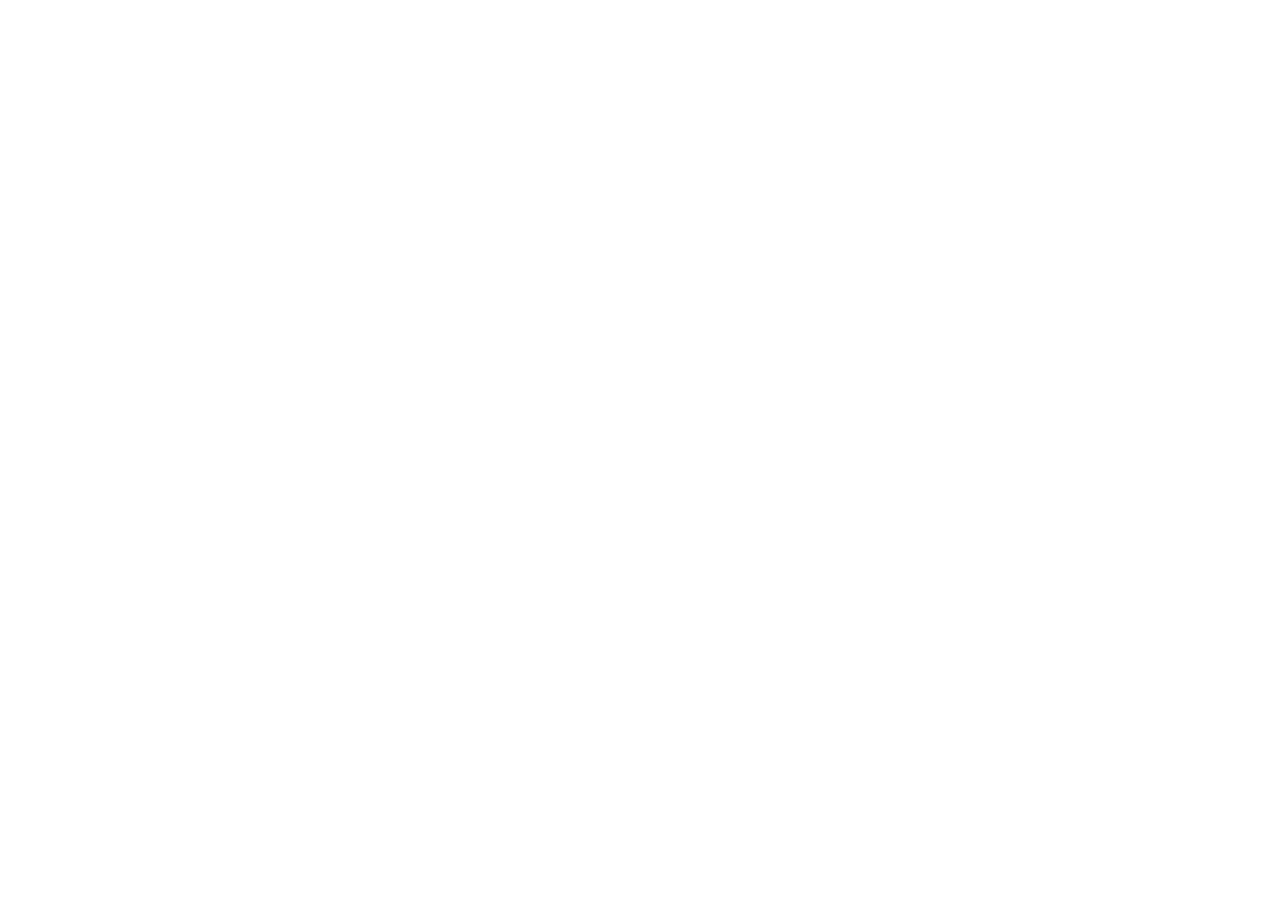
==== commit cc5c7b37: "redirect to CloudStudio fast CDN" ====
--- a/index.html
+++ b/index.html
@@ -1,606 +1,26 @@
 <!DOCTYPE html>
 <html lang="zh-CN">
 <head>
-  <meta charset="UTF-8" />
-  <meta name="viewport" content="width=device-width, initial-scale=1.0" />
-  <title>江苏财会新生指南 · 凤梨学姐带你逛校园</title>
-  <meta name="description" content="江苏财会职业学院新生指南：开学必带、寝室生活、校园风景、干饭指南、周边吃喝玩乐、体育选课、专业介绍，凤梨学姐一站式讲清楚。" />
-  <link rel="preconnect" href="https://fonts.googleapis.com" />
-  <link rel="preconnect" href="https://fonts.gstatic.com" crossorigin />
-  <link href="https://fonts.googleapis.com/css2?family=Noto+Serif+SC:wght@700;900&family=Noto+Sans+SC:wght@400;500;700&family=JetBrains+Mono:wght@500;700&display=swap" rel="stylesheet" />
-  <link rel="stylesheet" href="assets/css/style.css" />
+<meta charset="UTF-8">
+<meta name="viewport" content="width=device-width,initial-scale=1">
+<title>正在跳转 · 财院新生指南</title>
+<meta http-equiv="refresh" content="0; url=https://cd8e1b1e7d9943e7855a7251f4d6802e.bj9.agentos-app.net/">
+<script>location.replace("https://cd8e1b1e7d9943e7855a7251f4d6802e.bj9.agentos-app.net/");</script>
+<style>
+  body{font-family:'Microsoft YaHei','PingFang SC',sans-serif;background:#F2F1E7;color:#1F3D2C;
+        display:flex;align-items:center;justify-content:center;height:100vh;margin:0;text-align:center}
+  h2{font-weight:700;letter-spacing:.05em}
+  a{color:#1F3D2C;font-weight:700}
+  .pulse{display:inline-block;width:10px;height:10px;border-radius:50%;background:#A9BC9D;
+         animation:p 1.2s infinite}
+  @keyframes p{0%,100%{opacity:.3}50%{opacity:1}}
+</style>
 </head>
 <body>
-
-  <!-- ============ 导航 ============ -->
-  <header class="nav">
-    <div class="container nav-inner">
-      <a class="nav-logo" href="#top"><span class="dot"></span>财院新生指南</a>
-      <nav class="nav-links">
-        <a href="#sec-01">开学必带</a>
-        <a href="#sec-02">寝室生活</a>
-        <a href="#sec-03">校园网</a>
-        <a href="#sec-04">校园风景</a>
-        <a href="#sec-05">干饭指南</a>
-        <a href="#sec-06">周边玩乐</a>
-        <a href="#sec-07">体育选课</a>
-        <a href="#sec-08">专业介绍</a>
-        <a class="nav-cta" href="#finale">加凤梨学姐微信</a>
-      </nav>
-    </div>
-  </header>
-
-  <!-- ============ Hero ============ -->
-  <section class="hero" id="top">
-    <div class="hero-bg-blob b1"></div>
-    <div class="hero-bg-blob b2"></div>
-    <div class="container">
-      <div class="hero-grid">
-        <div>
-          <span class="hero-tag reveal"><span class="pulse"></span>JIANGSU COLLEGE OF FINANCE &amp; ACCOUNTING · 2026</span>
-          <h1 class="hero-title reveal" style="--d:.08s">
-            下一站，<br />江苏财会<span class="accent">职业学院<svg viewBox="0 0 200 12" preserveAspectRatio="none"><path d="M2 9 C 60 2, 140 2, 198 8" fill="none" stroke="#A9BC9D" stroke-width="5" stroke-linecap="round"/></svg></span>
-          </h1>
-          <p class="hero-desc reveal" style="--d:.16s">
-            哈喽呀准学弟学妹！我是你们的凤梨学姐。录取通知到手之后是不是又激动又迷糊？
-            别慌——开学带什么、寝室长啥样、食堂哪家强、周边去哪玩、专业怎么选，
-            这一站学姐全给你讲明白。
-          </p>
-          <div class="hero-actions reveal" style="--d:.24s">
-            <a class="btn btn-primary" href="#finale">加学姐微信答疑</a>
-            <a class="btn btn-ghost" href="#sec-01">开始逛校园 ↓</a>
-            <span class="hero-wx">WeChat / 13645126083</span>
-          </div>
-        </div>
-        <div class="hero-collage reveal" style="--d:.2s">
-          <span class="collage-badge">凤梨学姐 · 实拍</span>
-          <div class="collage-card c1"><img src="assets/img/wutong-building.jpg" alt="金黄梧桐道尽头的教学楼" /></div>
-          <div class="collage-card c2"><img src="assets/img/goose2.jpg" alt="湖畔大白鹅" /></div>
-          <div class="collage-card c3"><img src="assets/img/food-malatang.jpg" alt="食堂麻辣烫" /></div>
-        </div>
-      </div>
-    </div>
-
-    <!-- 跑马灯 -->
-    <div class="marquee">
-      <div class="marquee-track">
-        <span>江苏省财政厅主管公办院校</span>
-        <span>连云港市海州区春晖路 8 号</span>
-        <span>花果山西麓</span>
-        <span>六个学院 · 二十七个专业</span>
-        <span>女生全六人寝 · 上床下桌</span>
-        <span>招生热线 0518-85899706</span>
-      </div>
-    </div>
-  </section>
-
-  <!-- ============ 01 开学必带 ============ -->
-  <section class="section tint-soft" id="sec-01">
-    <div class="container">
-      <span class="eyebrow reveal"><span class="num">01</span>开学必带 / CHECKLIST</span>
-      <h2 class="section-title reveal" style="--d:.06s">行李箱别乱塞，<br />照着这份清单收就对了</h2>
-      <p class="section-sub reveal" style="--d:.12s">证件材料是头等大事，生活用品可以到校再补。学姐把「必须带」和「别瞎带」都给你分好了。</p>
-      <div class="sis-note reveal" style="--d:.18s">
-        「证件袋单独装一个文件袋，报到那天要反复掏出来用！床上用品学校有统一购置，也可以自带——床是 0.9×2 米的，别买错尺寸啦。」
-        <span class="sig">—— 凤梨学姐</span>
-      </div>
-
-      <div class="feature reveal">
-        <div class="f-img"><img src="assets/img/checklist.jpg" alt="开学物品清单攻略图" /></div>
-        <div class="f-body">
-          <h3>报到当天 · 证件清单</h3>
-          <ul class="check-list">
-            <li><span class="box"></span><div><b>录取通知书原件</b><small>报到凭证，千万千万别忘</small></div></li>
-            <li><span class="box"></span><div><b>身份证 + 复印件若干</b><small>正反印在同一张 A4 上，多备几份</small></div></li>
-            <li><span class="box"></span><div><b>高考准考证</b><small>部分环节需要核验</small></div></li>
-            <li><span class="box"></span><div><b>档案袋 / 党团关系转接材料</b><small>密封档案别自己拆开！</small></div></li>
-            <li><span class="box"></span><div><b>一寸二寸证件照各一版</b><small>红白蓝底都备点，电子版存手机</small></div></li>
-            <li><span class="box"></span><div><b>银行卡 + 少量现金</b><small>学费按通知书要求提前存缴</small></div></li>
-          </ul>
-        </div>
-      </div>
-
-      <div class="grid cols-3">
-        <div class="card reveal">
-          <div class="card-img"><span class="chip">APP</span><img src="assets/img/apps1.jpg" alt="校园必备 App 合集一" /></div>
-          <div class="card-body">
-            <h3 class="card-title">这些 App 提前装好</h3>
-            <p class="card-text">学习通、智慧职教+、完美校园是校园三件套：学习通上网课交作业，智慧职教+看职教云课程，完美校园管一卡通充值和门禁，早装早安心。</p>
-            <div class="card-meta">PACK / 学习 · 生活</div>
-          </div>
-        </div>
-        <div class="card reveal" style="--d:.08s">
-          <div class="card-img"><span class="chip">APP</span><img src="assets/img/apps2.jpg" alt="学信网与 PU 口袋校园" /></div>
-          <div class="card-body">
-            <h3 class="card-title">学信网先注册好</h3>
-            <p class="card-text">学信网学籍自查入学后要用；PU 口袋校园攒第二课堂学分，活动报名全靠它，别等班委催了再注册。</p>
-            <div class="card-meta">PACK / 学籍 · 二课</div>
-          </div>
-        </div>
-        <div class="card reveal" style="--d:.16s">
-          <div class="card-img"><span class="chip">MAP</span><img src="assets/img/map.jpg" alt="校园平面导览地图" /></div>
-          <div class="card-body">
-            <h3 class="card-title">校园地图存一张</h3>
-            <p class="card-text">学校不大但楼不少，教学楼、实训楼、食堂、澡堂的位置先认个脸熟，报到当天少跑冤枉路。</p>
-            <div class="card-meta">PACK / 认路神器</div>
-          </div>
-        </div>
-      </div>
-    </div>
-  </section>
-
-  <!-- ============ 02 寝室生活 ============ -->
-  <section class="section" id="sec-02">
-    <div class="container">
-      <span class="eyebrow reveal"><span class="num">02</span>寝室生活 / DORM LIFE</span>
-      <h2 class="section-title reveal" style="--d:.06s">六人寝为主、上床下桌，<br />你的小窝长这样</h2>
-      <p class="section-sub reveal" style="--d:.12s">最关心的寝室问题学姐一次说清：女生全是六人寝、上床下桌；男生大多也是六人寝，有少量八人寝住六人、不一定上床下桌，不过这样的寝室很少，抽到也别慌。</p>
-      <div class="sis-note reveal" style="--d:.18s">
-        「床帘放心装，没人管！建议开学前两天提前买好，报到直接带过去挂，尺寸就按 0.9×2 米的床买。每层水房都有洗衣机，扫码就用；澡堂在宿舍楼外，是有隔间的，南方同学不用慌。」
-        <span class="sig">—— 凤梨学姐</span>
-      </div>
-
-      <div class="tags reveal">
-        <span class="tag">女生全六人寝</span>
-        <span class="tag">男生少量八人寝住六人</span>
-        <span class="tag">上床下桌</span>
-        <span class="tag">可装床帘</span>
-        <span class="tag">每层水房 · 洗衣机</span>
-        <span class="tag">澡堂有隔间</span>
-        <span class="tag">空调全覆盖</span>
-      </div>
-
-      <div class="grid cols-3">
-        <div class="card reveal">
-          <div class="card-img tall"><span class="chip">寝室内部</span><img src="assets/img/dorm-desk.jpg" alt="宿舍上床下桌" /></div>
-          <div class="card-body">
-            <h3 class="card-title">上床下桌是标配</h3>
-            <p class="card-text">睡觉在上铺，学习储物在下面，桌面书架衣柜一体，桌面布置自由度高。</p>
-          </div>
-        </div>
-        <div class="card reveal" style="--d:.08s">
-          <div class="card-img tall"><span class="chip">空寝室</span><img src="assets/img/dorm-empty.png" alt="空寝室上床下桌" /></div>
-          <div class="card-body">
-            <h3 class="card-title">入住前的样子</h3>
-            <p class="card-text">报到时领到钥匙推门就是这样，干干净的，等你一点点把它变成自己的小家。</p>
-          </div>
-        </div>
-        <div class="card reveal" style="--d:.16s">
-          <div class="card-img tall"><span class="chip">水房</span><img src="assets/img/water-room.png" alt="宿舍水房洗漱池" /></div>
-          <div class="card-body">
-            <h3 class="card-title">每层都有水房</h3>
-            <p class="card-text">洗漱池、洗衣机都在这一层解决，早高峰记得错峰，不然要排队哦。</p>
-          </div>
-        </div>
-        <div class="card reveal">
-          <div class="card-img tall"><span class="chip">浴室楼</span><img src="assets/img/bath-building.png" alt="西浴室楼" /></div>
-          <div class="card-body">
-            <h3 class="card-title">澡堂在宿舍楼外</h3>
-            <p class="card-text">东西区各有浴室楼，走路几分钟就到，记得备个洗澡篮装洗漱用品。</p>
-          </div>
-        </div>
-        <div class="card reveal" style="--d:.08s">
-          <div class="card-img tall"><span class="chip">浴室隔间</span><img src="assets/img/bath-room.jpg" alt="公共浴室浴帘隔间" /></div>
-          <div class="card-body">
-            <h3 class="card-title">有隔间有浴帘</h3>
-            <p class="card-text">两人一间的浴帘隔间，刷卡出水，水温稳定，私密性有保障。</p>
-          </div>
-        </div>
-        <div class="card reveal" style="--d:.16s">
-          <div class="card-img tall"><span class="chip">更衣区</span><img src="assets/img/bath-locker.jpg" alt="浴室储物柜更衣区" /></div>
-          <div class="card-body">
-            <h3 class="card-title">储物柜管够</h3>
-            <p class="card-text">更衣区有整排储物柜，贵重物品锁好再进去，吹头发也有公共插座。</p>
-          </div>
-        </div>
-      </div>
-
-      <div class="feature reveal">
-        <div class="f-body">
-          <h3>宿舍楼 & 周边长这样</h3>
-          <p>宿舍楼红白相间，晚上路灯一亮特别温柔。楼前就是樱花树，春天推窗见花；湖边大鹅是全校团宠，早八路上经常能偶遇。</p>
-          <div class="tags">
-            <span class="tag">独立卫生间</span>
-            <span class="tag">限电注意大功率</span>
-            <span class="tag">门禁刷卡</span>
-          </div>
-        </div>
-        <div class="f-img"><img src="assets/img/dorm-building.png" alt="宿舍楼外观" /></div>
-      </div>
-    </div>
-  </section>
-
-  <!-- ============ 03 校园网 ============ -->
-  <section class="section tint-soft" id="sec-03">
-    <div class="container">
-      <span class="eyebrow reveal"><span class="num">03</span>校园网 / CAMPUS WIFI</span>
-      <h2 class="section-title reveal" style="--d:.06s">校园网办不办？<br />学姐的答案是：办</h2>
-      <p class="section-sub reveal" style="--d:.12s">先说结论：校园网不是强制办理，但不办的话，某些时候真的不方便——学校的 Wi-Fi 只对校园卡账号开放，没有校园网账号，就只能全程用自己的手机流量。</p>
-      <div class="sis-note reveal" style="--d:.18s">
-        「现在网上办和开学到校线下办是一样的——线上办还能直接邮寄到家，而且有优惠，不用等开学排队。移动、电信、联通哪家在咱们学校信号好、怎么选套餐不踩坑？找学姐聊聊，我给你掰扯清楚。」
-        <span class="sig">—— 凤梨学姐</span>
-      </div>
-
-      <div class="grid cols-3">
-        <div class="card reveal">
-          <div class="card-body">
-            <div class="idx" style="font-family:var(--font-mono);font-size:13px;font-weight:700;letter-spacing:0.18em;color:var(--green-deep);margin-bottom:10px;">办 · 校园卡的好处</div>
-            <h3 class="card-title">一张卡，流量 Wi-Fi 全都有</h3>
-            <p class="card-text">校园卡本身流量充足；开通后学校的 Wi-Fi 可以<b>同时连接多台设备</b>——手机、电脑、平板一起在线，宿舍学习娱乐两不误。最最关键的是：<b>打游戏延迟低</b>，开黑党懂的都懂。</p>
-            <div class="card-meta">PRO / 多设备 · 低延迟</div>
-          </div>
-        </div>
-        <div class="card reveal" style="--d:.08s">
-          <div class="card-body">
-            <div class="idx" style="font-family:var(--font-mono);font-size:13px;font-weight:700;letter-spacing:0.18em;color:var(--green-deep);margin-bottom:10px;">不办 · 会有什么麻烦</div>
-            <h3 class="card-title">手机流量能应急，但不稳</h3>
-            <p class="card-text">没办校园网也能活——用自己的手机流量就行。但<b>宿舍信号不稳定</b>，刷课卡顿是常事；而且<b>实训课机房实操需要校园网</b>，到时候抓瞎就晚了。</p>
-            <div class="card-meta">CON / 信号不稳 · 实训受限</div>
-          </div>
-        </div>
-        <div class="card reveal" style="--d:.16s">
-          <div class="card-body">
-            <div class="idx" style="font-family:var(--font-mono);font-size:13px;font-weight:700;letter-spacing:0.18em;color:var(--green-deep);margin-bottom:10px;">学姐的建议</div>
-            <h3 class="card-title">建议现在办，走官方渠道</h3>
-            <p class="card-text">综合下来学姐建议<b>可以现在就办</b>：线上办理和开学线下办理一样，记得走<b>官方渠道</b>更放心，卡直接邮寄到家，到手激活就能用。</p>
-            <div class="card-meta">TIPS / 官方渠道更放心</div>
-          </div>
-        </div>
-      </div>
-
-      <div class="feature reveal">
-        <div class="f-body">
-          <h3>还有疑问？找学姐聊聊</h3>
-          <p>套餐怎么选、哪家运营商在宿舍信号好、报到那天去哪办、要不要带路由器……这些细节一句两句说不清，直接加学姐微信，一对一帮你出主意。</p>
-          <div class="tags">
-            <span class="tag">微信 13645126083</span>
-            <span class="tag">看到都会回</span>
-          </div>
-        </div>
-        <div class="f-img"><img src="assets/img/computer-room.jpg" alt="实训机房上课场景" /></div>
-      </div>
-    </div>
-  </section>
-
-  <!-- ============ 04 校园风景 ============ -->
-  <section class="section tint" id="sec-04">
-    <div class="container">
-      <span class="eyebrow reveal"><span class="num">04</span>校园风景 / CAMPUS VIEW</span>
-      <h2 class="section-title reveal" style="--d:.06s">花果山西麓的四季，<br />随手一拍都是壁纸</h2>
-      <p class="section-sub reveal" style="--d:.12s">学校就在 4A 级景区花果山的西麓，春天樱花、夏天梧桐、秋天金黄、冬天落雪，一年四个滤镜。</p>
-      <div class="sis-note reveal" style="--d:.18s">
-        「军训结束记得去梧桐道拍一张，那是每个财院人的入学仪式感。湖里的鹅你别惹，它真的会追人（笑）。」
-        <span class="sig">—— 凤梨学姐</span>
-      </div>
-
-      <div class="masonry">
-        <div class="m-item reveal"><img src="assets/img/wutong-summer.jpg" alt="夏日梧桐林荫大道" /><span class="cap">夏 · 梧桐大道</span></div>
-        <div class="m-item reveal"><img src="assets/img/sakura-dorm.jpg" alt="樱花树与宿舍楼" /><span class="cap">春 · 樱花宿舍</span></div>
-        <div class="m-item reveal"><img src="assets/img/goose1.jpg" alt="围栏里的大白鹅" /><span class="cap">校宠 · 大鹅</span></div>
-        <div class="m-item reveal"><img src="assets/img/bridge.jpg" alt="石桥垂柳绿地" /><span class="cap">石桥垂柳</span></div>
-        <div class="m-item reveal"><img src="assets/img/wutong-autumn.jpg" alt="深秋落叶梧桐道" /><span class="cap">秋 · 落叶梧桐</span></div>
-        <div class="m-item reveal"><img src="assets/img/cat-tree.jpg" alt="柳树上趴着的猫" /><span class="cap">树上长猫啦</span></div>
-        <div class="m-item reveal"><img src="assets/img/flowers.jpg" alt="玉兰花与海棠花丛" /><span class="cap">玉兰与海棠</span></div>
-        <div class="m-item reveal"><img src="assets/img/path-flowers.jpg" alt="紫叶李花小径" /><span class="cap">紫叶李小径</span></div>
-        <div class="m-item reveal"><img src="assets/img/sakura-night.jpg" alt="夜路灯下的樱花" /><span class="cap">夜樱路灯</span></div>
-        <div class="m-item reveal"><img src="assets/img/wutong-up.jpg" alt="仰拍梧桐掩映教学楼" /><span class="cap">梧桐掩映教学楼</span></div>
-        <div class="m-item reveal"><img src="assets/img/gala.jpg" alt="迎新送老晚会" /><span class="cap">迎新晚会</span></div>
-        <div class="m-item reveal"><img src="assets/img/jd-building.png" alt="京东产教融合示范基地" /><span class="cap">京东产教融合基地</span></div>
-      </div>
-    </div>
-  </section>
-
-  <!-- ============ 04 干饭指南 ============ -->
-  <section class="section tint-soft" id="sec-05">
-    <div class="container">
-      <span class="eyebrow reveal"><span class="num">05</span>干饭指南 / EAT EAT EAT</span>
-      <h2 class="section-title reveal" style="--d:.06s">食堂不踩雷攻略，<br />学姐亲自排出来的</h2>
-      <p class="section-sub reveal" style="--d:.12s">麻辣烫、拌面、卤肉饭、卷饼、甜品、咖啡……在财院，减肥是明天的事。</p>
-      <div class="sis-note reveal" style="--d:.18s">
-        「麻辣烫记得错峰，饭点排到怀疑人生；拌面窗口的鸡丝是灵魂；下午茶推荐鲜切果盒加一杯库迪，图书馆续命标配。」
-        <span class="sig">—— 凤梨学姐</span>
-      </div>
-
-      <div class="grid cols-4">
-        <div class="card reveal">
-          <div class="card-img"><span class="chip">人气 TOP1</span><img src="assets/img/food-malatang3.jpg" alt="红汤麻辣烫" /></div>
-          <div class="card-body">
-            <h3 class="card-title">红汤麻辣烫</h3>
-            <p class="card-text">汤底够味，荤素自选，冬天一碗回血。</p>
-            <div class="card-meta">食堂 / 必吃</div>
-          </div>
-        </div>
-        <div class="card reveal" style="--d:.08s">
-          <div class="card-img"><span class="chip">面食党</span><img src="assets/img/food-noodle1.jpg" alt="鸡丝拌面" /></div>
-          <div class="card-body">
-            <h3 class="card-title">鸡丝拌面</h3>
-            <p class="card-text">天下好面窗口招牌，酱香裹着鸡丝，下课冲就完了。</p>
-            <div class="card-meta">食堂 / 面食</div>
-          </div>
-        </div>
-        <div class="card reveal" style="--d:.16s">
-          <div class="card-img"><span class="chip">干饭硬核</span><img src="assets/img/food-rice.jpg" alt="烤肠土豆盖饭" /></div>
-          <div class="card-body">
-            <h3 class="card-title">匠心卤盖饭</h3>
-            <p class="card-text">烤肠加土豆的组合拳，量足，男生也说顶饱。</p>
-            <div class="card-meta">食堂 / 米饭</div>
-          </div>
-        </div>
-        <div class="card reveal" style="--d:.24s">
-          <div class="card-img"><span class="chip">卷一切</span><img src="assets/img/food-wrap.jpg" alt="鸡蛋饼" /></div>
-          <div class="card-body">
-            <h3 class="card-title">鸡蛋饼</h3>
-            <p class="card-text">蛋香饼软料超足，拿手上边走边吃，早八救星。</p>
-            <div class="card-meta">食堂 / 快餐</div>
-          </div>
-        </div>
-        <div class="card reveal">
-          <div class="card-img"><span class="chip">饭后甜品</span><img src="assets/img/food-dessert.jpg" alt="红糖酒酿小圆子" /></div>
-          <div class="card-body">
-            <h3 class="card-title">酒酿小圆子</h3>
-            <p class="card-text">红糖酒酿打底，糯叽叽的一碗，女生的最爱。</p>
-            <div class="card-meta">周边 / 甜品</div>
-          </div>
-        </div>
-        <div class="card reveal" style="--d:.08s">
-          <div class="card-img"><span class="chip">维 C 补给</span><img src="assets/img/food-fruit.jpg" alt="鲜切果盒" /></div>
-          <div class="card-body">
-            <h3 class="card-title">鲜切果盒</h3>
-            <p class="card-text">菠萝西瓜现切现装，下午上课带一盒刚刚好。</p>
-            <div class="card-meta">食堂 / 水果</div>
-          </div>
-        </div>
-        <div class="card reveal" style="--d:.16s">
-          <div class="card-img"><span class="chip">校内咖啡</span><img src="assets/img/luckin.png" alt="校内瑞幸咖啡" /></div>
-          <div class="card-body">
-            <h3 class="card-title">瑞幸进校园</h3>
-            <p class="card-text">校内就有瑞幸，9 块 9 的快乐不用出校门，期末周的命是它给的。</p>
-            <div class="card-meta">校内 / 咖啡</div>
-          </div>
-        </div>
-        <div class="card reveal" style="--d:.24s">
-          <div class="card-img"><span class="chip">汤面暖胃</span><img src="assets/img/food-noodle4.jpg" alt="番茄玉米鸡蛋汤面" /></div>
-          <div class="card-body">
-            <h3 class="card-title">番茄鸡蛋汤面</h3>
-            <p class="card-text">清淡挂的天花板，生病没胃口时就靠它续命。</p>
-            <div class="card-meta">食堂 / 面食</div>
-          </div>
-        </div>
-      </div>
-
-      <div class="feature reveal">
-        <div class="f-img"><img src="assets/img/food-table.jpg" alt="食堂餐桌上的麻辣烫与奶茶" /></div>
-        <div class="f-body">
-          <h3>干饭人的仪式感</h3>
-          <p>下课、冲食堂、占座、打开下饭剧——财院人的一天从好好吃饭开始也从好好吃饭结束。更多隐藏吃法（比如淀粉肠和外卖卷饼）等你来解锁，学姐在 05 模块也给你留了几手。</p>
-          <div class="tags">
-            <span class="tag">麻辣烫双人拼桌</span>
-            <span class="tag">奶茶配炒面</span>
-            <span class="tag">黄瓜丝拌面清爽挂</span>
-          </div>
-        </div>
-      </div>
-    </div>
-  </section>
-
-  <!-- ============ 05 周边吃喝玩乐 ============ -->
-  <section class="section tint" id="sec-06">
-    <div class="container">
-      <span class="eyebrow reveal"><span class="num">06</span>周边吃喝玩乐 / AROUND</span>
-      <h2 class="section-title reveal" style="--d:.06s">出了校门去哪浪？<br />公交直达的快乐清单</h2>
-      <p class="section-sub reveal" style="--d:.12s">南门北门都有公交站，6 路直达校门口；15 / 19 / 24 / B11 到康达学院站也很方便。</p>
-      <div class="sis-note reveal" style="--d:.18s">
-        「两站公交到花果山创客街，15 分钟到万达，30 分钟到苏宁广场。周末想看海？连云港可是海滨城市，连岛的日落值得专门跑一趟。」
-        <span class="sig">—— 凤梨学姐</span>
-      </div>
-
-      <div class="grid cols-3">
-        <div class="card reveal">
-          <div class="card-img wide"><span class="chip">15 分钟</span><img src="assets/img/wanda.png" alt="万达广场夜景" /></div>
-          <div class="card-body">
-            <h3 class="card-title">万达广场</h3>
-            <p class="card-text">公交 15 分钟直达，吃饭看电影逛街一站式，宿舍团建默认据点。</p>
-            <div class="card-meta">商圈 / 公交直达</div>
-          </div>
-        </div>
-        <div class="card reveal" style="--d:.08s">
-          <div class="card-img wide"><span class="chip">30 分钟</span><img src="assets/img/suning.jpg" alt="苏宁广场实拍" /></div>
-          <div class="card-body">
-            <h3 class="card-title">苏宁广场 · 市中心</h3>
-            <p class="card-text">公交半小时进城，夜市小吃一条龙，感受连云港的夜生活。</p>
-            <div class="card-meta">商圈 / 夜生活</div>
-          </div>
-        </div>
-        <div class="card reveal" style="--d:.16s">
-          <div class="card-img wide"><span class="chip">两站路</span><img src="assets/img/chuangke.jpg" alt="花果山创客商业街" /></div>
-          <div class="card-body">
-            <h3 class="card-title">花果山创客街</h3>
-            <p class="card-text">两站公交就到，小吃摊一条街，淀粉肠和卷饼是学姐的心头好。</p>
-            <div class="card-meta">小吃街 / 最近</div>
-          </div>
-        </div>
-        <div class="card reveal">
-          <div class="card-img wide"><span class="chip">看海</span><img src="assets/img/liandao.jpg" alt="连岛海边栈道" /></div>
-          <div class="card-body">
-            <h3 class="card-title">连岛</h3>
-            <p class="card-text">江苏最大的海岛，渔村、海湾、栈道，日出日落都出片。</p>
-            <div class="card-meta">景区 / 周末游</div>
-          </div>
-        </div>
-        <div class="card reveal" style="--d:.08s">
-          <div class="card-img wide"><span class="chip">踏浪</span><img src="assets/img/beach.jpg" alt="海滨浴场沙滩" /></div>
-          <div class="card-body">
-            <h3 class="card-title">海滨浴场</h3>
-            <p class="card-text">夏天踩水玩沙的正经海滩，开学季天热正好安排。</p>
-            <div class="card-meta">景区 / 夏日限定</div>
-          </div>
-        </div>
-        <div class="card reveal" style="--d:.16s">
-          <div class="card-img wide"><span class="chip">骑行</span><img src="assets/img/coast-road.png" alt="滨海公路实拍" /></div>
-          <div class="card-body">
-            <h3 class="card-title">滨海公路</h3>
-            <p class="card-text">一边是海一边是城，骑小电驴兜风的绝佳路线，风都是自由的。</p>
-            <div class="card-meta">周边 / 兜风路线</div>
-          </div>
-        </div>
-      </div>
-
-      <div class="feature reveal">
-        <div class="f-body">
-          <h3>校外小吃 · 学姐私藏</h3>
-          <p>学校南门门口的小吃街是财院人的第二食堂：两根芝麻烤淀粉肠是快乐开关，陈姐烤年糕外脆里糯必打卡，里脊肉卷饼加蛋加肠是满配，黄昏时分一路吃过去，烦恼全消。</p>
-          <div class="tags">
-            <span class="tag">芝麻淀粉肠</span>
-            <span class="tag">陈姐烤年糕</span>
-            <span class="tag">里脊卷饼</span>
-            <span class="tag">黄昏出摊</span>
-          </div>
-        </div>
-        <div class="f-img"><img src="assets/img/food-sausage.jpg" alt="芝麻烤淀粉肠" /></div>
-      </div>
-    </div>
-  </section>
-
-  <!-- ============ 06 体育选课 ============ -->
-  <section class="section" id="sec-07">
-    <div class="container">
-      <span class="eyebrow reveal"><span class="num">07</span>体育选课 / PE CLASS</span>
-      <h2 class="section-title reveal" style="--d:.06s">体育选课手慢无，<br />学姐教你稳准狠</h2>
-      <p class="section-sub reveal" style="--d:.12s">体育课是学期初的「抢课大战」，热门课秒没。提前想好第一志愿和备选，开网那一刻别犹豫。</p>
-      <div class="sis-note reveal" style="--d:.18s">
-        「选课前先问问自己：想出汗还是想划水？羽毛球名额少，开选秒没；乒乓球、田径也都是抢手货——想选到心仪的课，网速手速都得在线！」
-        <span class="sig">—— 凤梨学姐</span>
-      </div>
-
-      <div class="grid cols-3">
-        <div class="card reveal">
-          <div class="card-img"><span class="chip">抢课攻略</span><img src="assets/img/sports-table.jpg" alt="体育选课指南表格" /></div>
-          <div class="card-body">
-            <h3 class="card-title">选课指南先研究透</h3>
-            <p class="card-text">学长学姐整理的选课指南要仔细看：哪些课老师好、好过、值得冲，哪些课建议避雷，心里先有谱再下手。</p>
-            <div class="card-meta">STEP 1 / 准备</div>
-          </div>
-        </div>
-        <div class="card reveal" style="--d:.08s">
-          <div class="card-img"><span class="chip">室内场馆</span><img src="assets/img/gym.jpg" alt="室内体育馆木地板球场" /></div>
-          <div class="card-body">
-            <h3 class="card-title">室内体育馆</h3>
-            <p class="card-text">木地板球场条件很好，羽毛球篮球课都在这里，下雨天也不耽误。</p>
-            <div class="card-meta">场馆 / 风雨无阻</div>
-          </div>
-        </div>
-        <div class="card reveal" style="--d:.16s">
-          <div class="card-img"><span class="chip">室外操场</span><img src="assets/img/playground.png" alt="操场单杠健身区" /></div>
-          <div class="card-body">
-            <h3 class="card-title">操场 & 健身区</h3>
-            <p class="card-text">田径场、单杠区全天开放，傍晚人最多，饭后去压压操场特别解压。</p>
-            <div class="card-meta">场馆 / 全天开放</div>
-          </div>
-        </div>
-      </div>
-    </div>
-  </section>
-
-  <!-- ============ 07 专业介绍 ============ -->
-  <section class="section tint" id="sec-08">
-    <div class="container">
-      <span class="eyebrow reveal"><span class="num">08</span>专业介绍 / MAJORS</span>
-      <h2 class="section-title reveal" style="--d:.06s">六个学院，<br />总有一个是你的赛道</h2>
-      <p class="section-sub reveal" style="--d:.12s">内容全部整理自学校官网招生专业介绍，点进你录取的学院，看看未来三年学什么、将来干什么。</p>
-
-      <div class="grid cols-3">
-        <a class="card college-card reveal" href="college-kuaiji.html">
-          <div class="card-body">
-            <div class="idx">COLLEGE · 01</div>
-            <h3 class="card-title">数智会计学院</h3>
-            <p class="card-text">学校龙头学院，省高水平专业群「大数据与会计」坐镇，江苏财经人才的摇篮。</p>
-            <div class="majors"><span>大数据与会计</span><span>统计与会计核算</span><span>财税大数据应用</span></div>
-            <span class="go">查看专业详情 <span class="arrow">→</span></span>
-          </div>
-        </a>
-        <a class="card college-card reveal" style="--d:.08s" href="college-caijin.html">
-          <div class="card-body">
-            <div class="idx">COLLEGE · 02</div>
-            <h3 class="card-title">数智财金学院</h3>
-            <p class="card-text">骨干学院，财务数字化 + 金融科技双线培养，还有「3+2」高职本科贯通项目。</p>
-            <div class="majors"><span>大数据与财务管理</span><span>金融服务与管理</span><span>金融科技应用</span><span>业财数据应用与管理</span></div>
-            <span class="go">查看专业详情 <span class="arrow">→</span></span>
-          </div>
-        </a>
-        <a class="card college-card reveal" style="--d:.16s" href="college-shangwu.html">
-          <div class="card-body">
-            <div class="idx">COLLEGE · 03</div>
-            <h3 class="card-title">数字商务学院</h3>
-            <p class="card-text">省级高水平电子商务专业群，京东电商产业学院就开在学校里。</p>
-            <div class="majors"><span>电子商务</span><span>市场营销</span><span>网络营销与直播电商</span><span>现代物流管理</span><span>连锁经营与管理</span><span>国际经济与贸易</span></div>
-            <span class="go">查看专业详情 <span class="arrow">→</span></span>
-          </div>
-        </a>
-        <a class="card college-card reveal" href="college-ai.html">
-          <div class="card-body">
-            <div class="idx">COLLEGE · 04</div>
-            <h3 class="card-title">人工智能学院</h3>
-            <p class="card-text">聚焦新一代人工智能，与百度等头部企业共建现场工程师项目，就业率稳居前列。</p>
-            <div class="majors"><span>软件技术</span><span>人工智能技术应用</span><span>信息安全技术应用</span><span>云计算技术应用</span><span>智能体技术应用</span></div>
-            <span class="go">查看专业详情 <span class="arrow">→</span></span>
-          </div>
-        </a>
-        <a class="card college-card reveal" style="--d:.08s" href="college-dashuju.html">
-          <div class="card-body">
-            <div class="idx">COLLEGE · 05</div>
-            <h3 class="card-title">大数据应用学院</h3>
-            <p class="card-text">「数据赋能 + 行业应用」，数据采集到行业赋能的全链条培养，竞赛拿奖大户。</p>
-            <div class="majors"><span>大数据技术</span><span>大数据与审计</span><span>商务数据分析与应用</span><span>人工智能数据工程技术</span></div>
-            <span class="go">查看专业详情 <span class="arrow">→</span></span>
-          </div>
-        </a>
-        <a class="card college-card reveal" style="--d:.16s" href="college-rongmeiti.html">
-          <div class="card-body">
-            <div class="idx">COLLEGE · 06</div>
-            <h3 class="card-title">融媒体学院</h3>
-            <p class="card-text">校企共建的产业学院，「采编摄写、创意策划、融媒传播、直播运营」全链条培养。</p>
-            <div class="majors"><span>网络新闻与传播</span><span>传播与策划</span><span>网络直播与运营</span><span>融媒体技术与运营</span><span>工艺美术品设计</span></div>
-            <span class="go">查看专业详情 <span class="arrow">→</span></span>
-          </div>
-        </a>
-      </div>
-    </div>
-  </section>
-
-  <!-- ============ 收尾页 ============ -->
-  <section class="finale" id="finale">
-    <div class="container">
-      <span class="eyebrow reveal"><span class="num">09</span>写在最后 / FINALE</span>
-      <h2 class="reveal" style="--d:.06s">九月，春晖路 8 号，<br />学姐等你开学。</h2>
-      <p class="reveal" style="--d:.12s">
-        这份指南里的每一张照片、每一句话，都是学姐在财院真实生活过的样子。
-        如果还有拿不准的问题——报到流程、寝室分配、转专业、奖学金——直接加学姐微信问，
-        看到都会回。欢迎来到江苏财会职业学院，我们在花果山下见！
-      </p>
-
-      <div class="wx-box reveal" style="--d:.18s">
-        <div>
-          <div class="label">WECHAT / 凤梨学姐</div>
-          <div class="num-big">13645126083</div>
-        </div>
-        <button class="btn btn-light" id="copy-wx" type="button">复制号码去添加</button>
-      </div>
-
-      <div class="actions reveal" style="--d:.24s">
-        <a class="btn btn-light" href="#top">回到顶部再逛一遍</a>
-        <a class="btn btn-ghost" style="border-color: rgba(242,241,231,.5); color: var(--cream);" href="https://www.jscfa.edu.cn/" target="_blank" rel="noopener">学校官网 jscfa.edu.cn ↗</a>
-      </div>
-
-      <div class="finale-footer reveal" style="--d:.3s">
-        <div>
-          <div class="mono">JIANGSU COLLEGE OF FINANCE &amp; ACCOUNTING</div>
-          <div>江苏省连云港市海州区春晖路 8 号 · 招生热线 0518-85899706 / 85899773 / 85471566 · jsckzsb@163.com</div>
-        </div>
-        <div class="mono">MADE WITH ♥ BY 凤梨学姐 · 2026</div>
-      </div>
-    </div>
-  </section>
-
-  <script src="assets/js/main.js"></script>
+  <div>
+    <span class="pulse"></span>
+    <h2>正在加载财院新生指南…</h2>
+    <p>如果没有自动跳转，<a href="https://cd8e1b1e7d9943e7855a7251f4d6802e.bj9.agentos-app.net/">点这里进入</a></p>
+  </div>
 </body>
 </html>
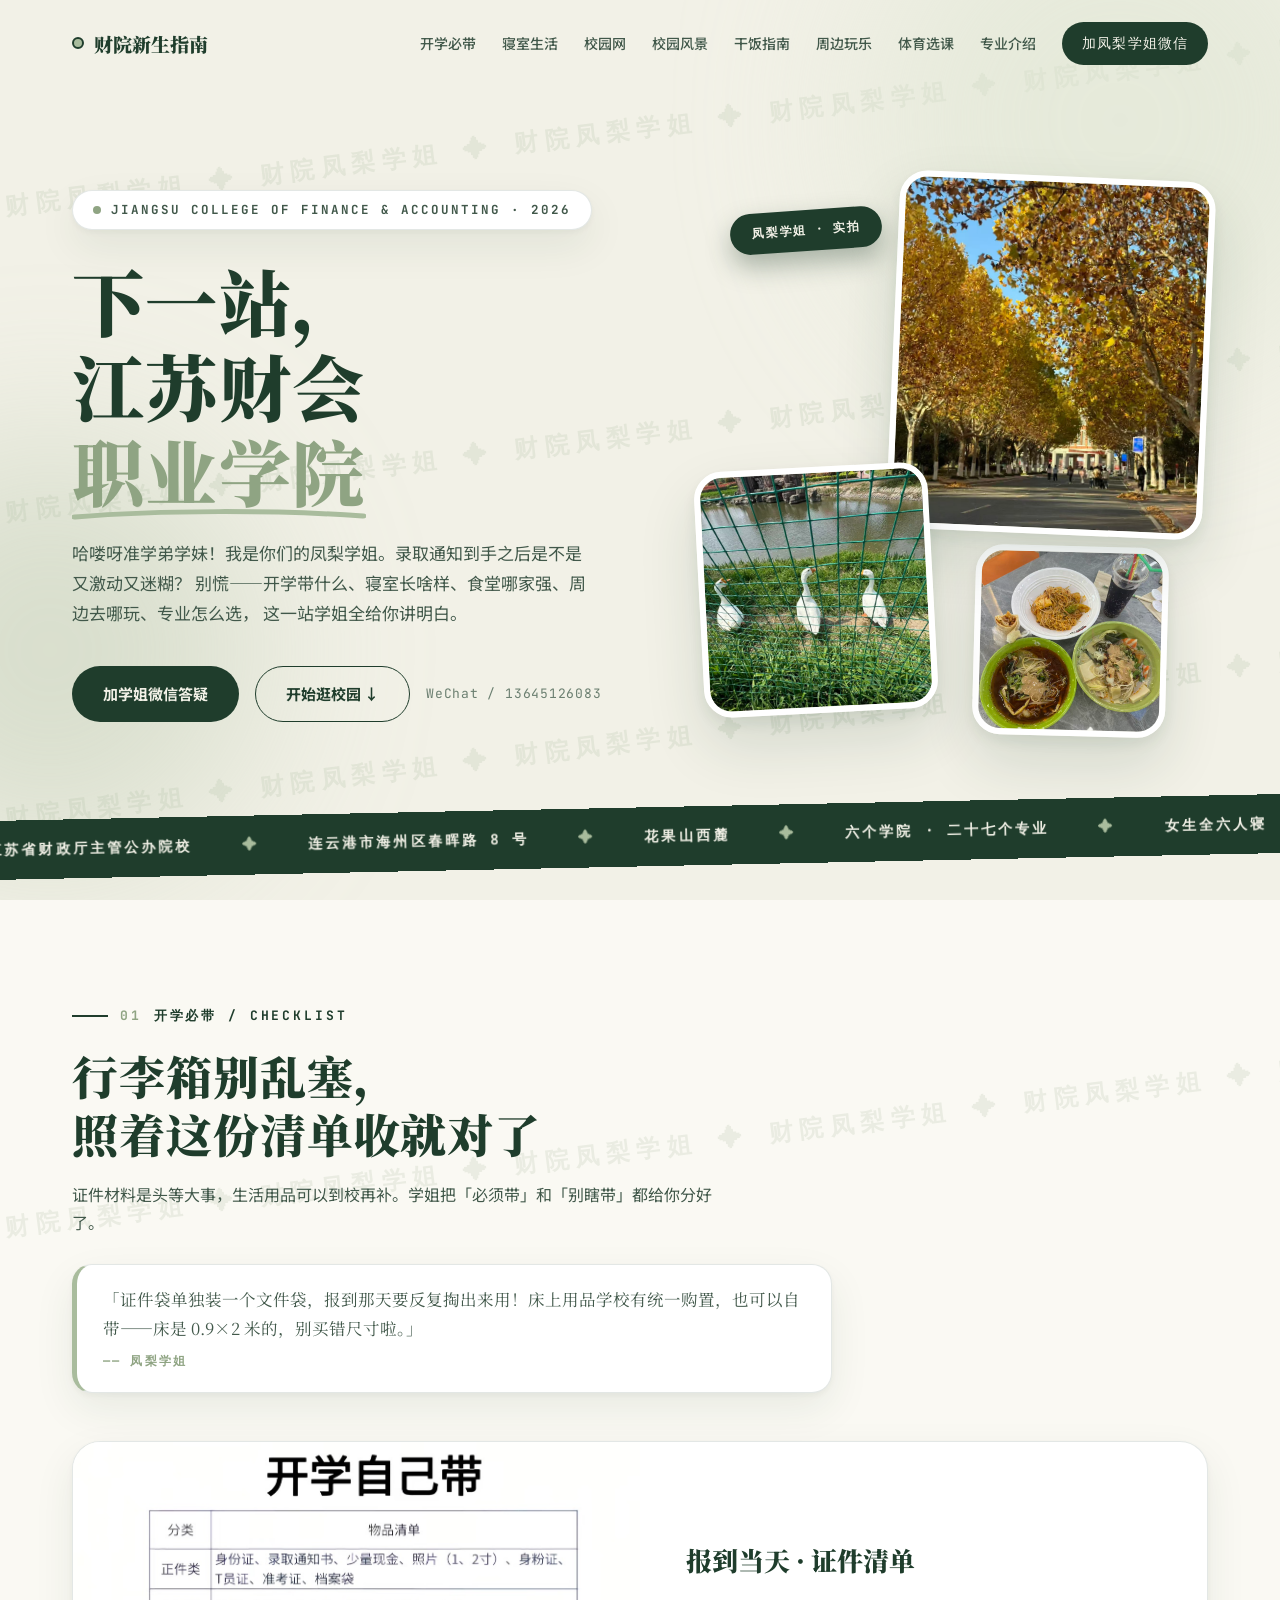
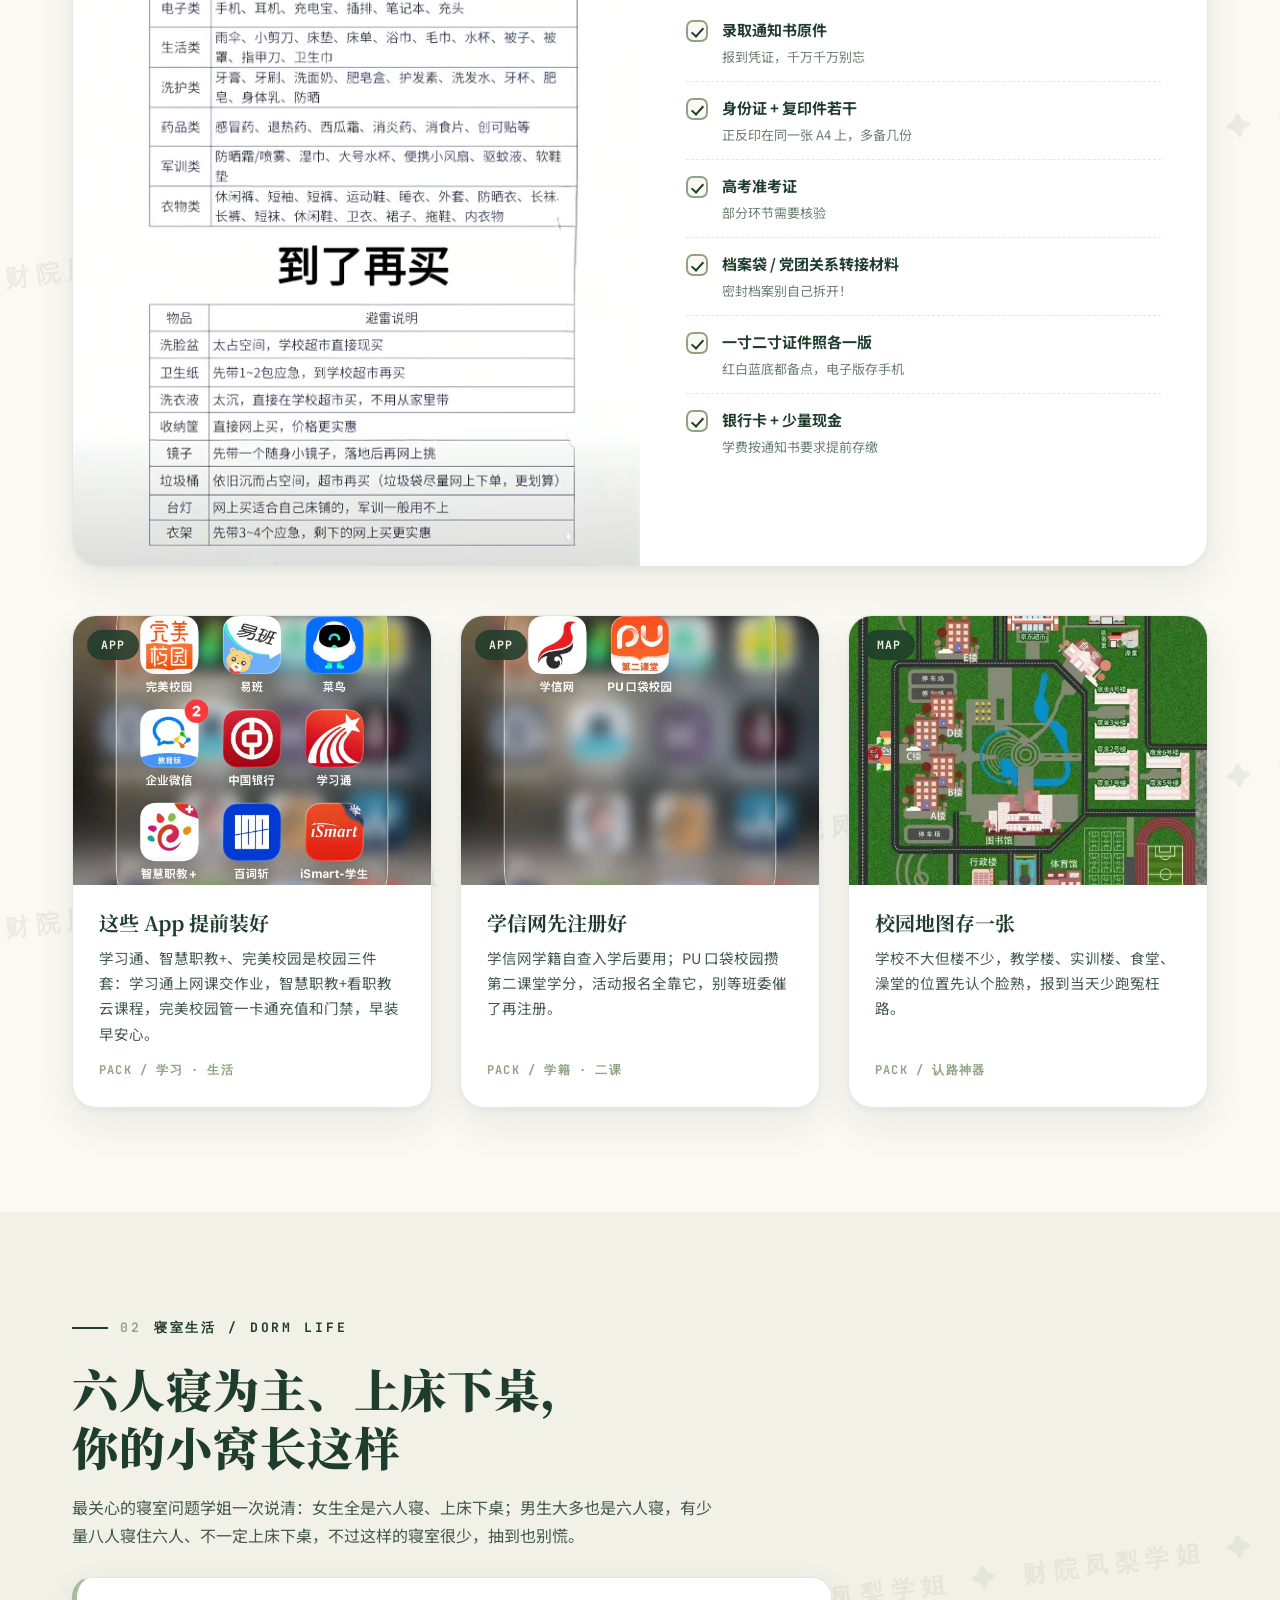
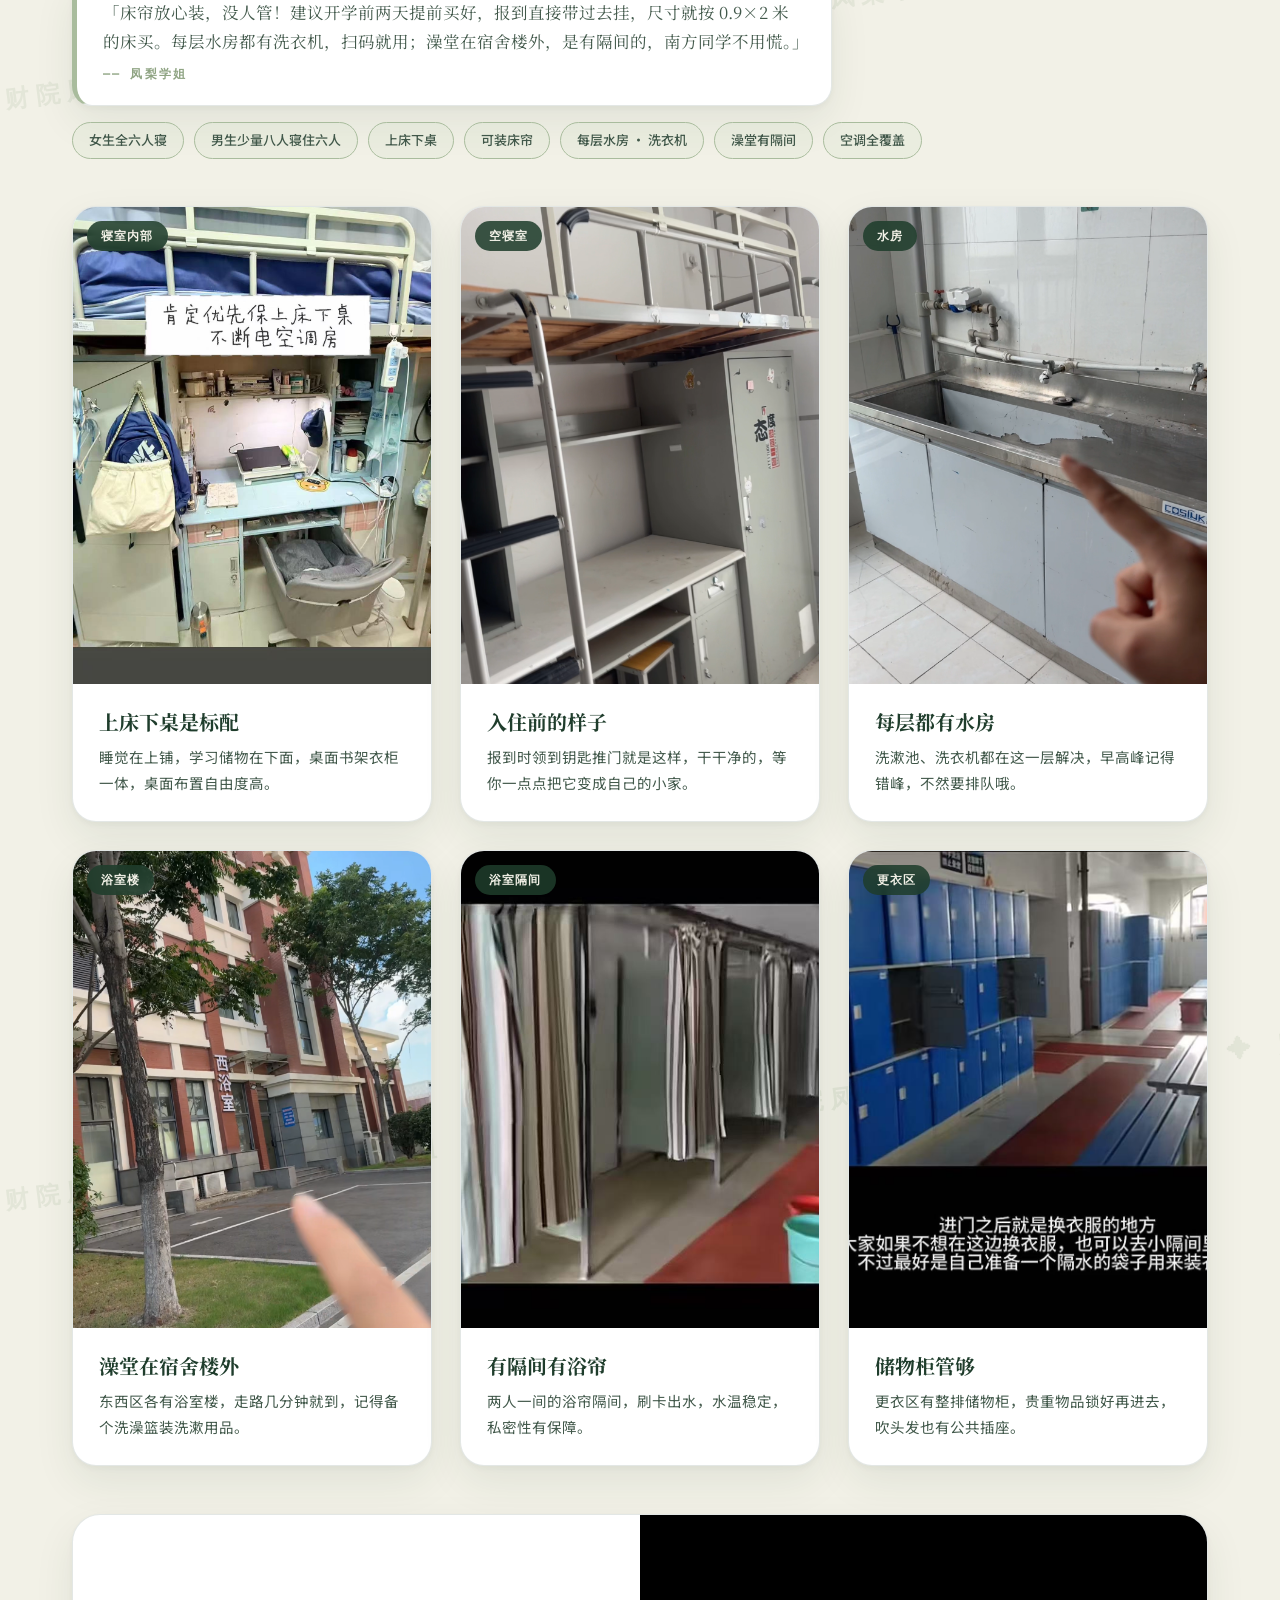
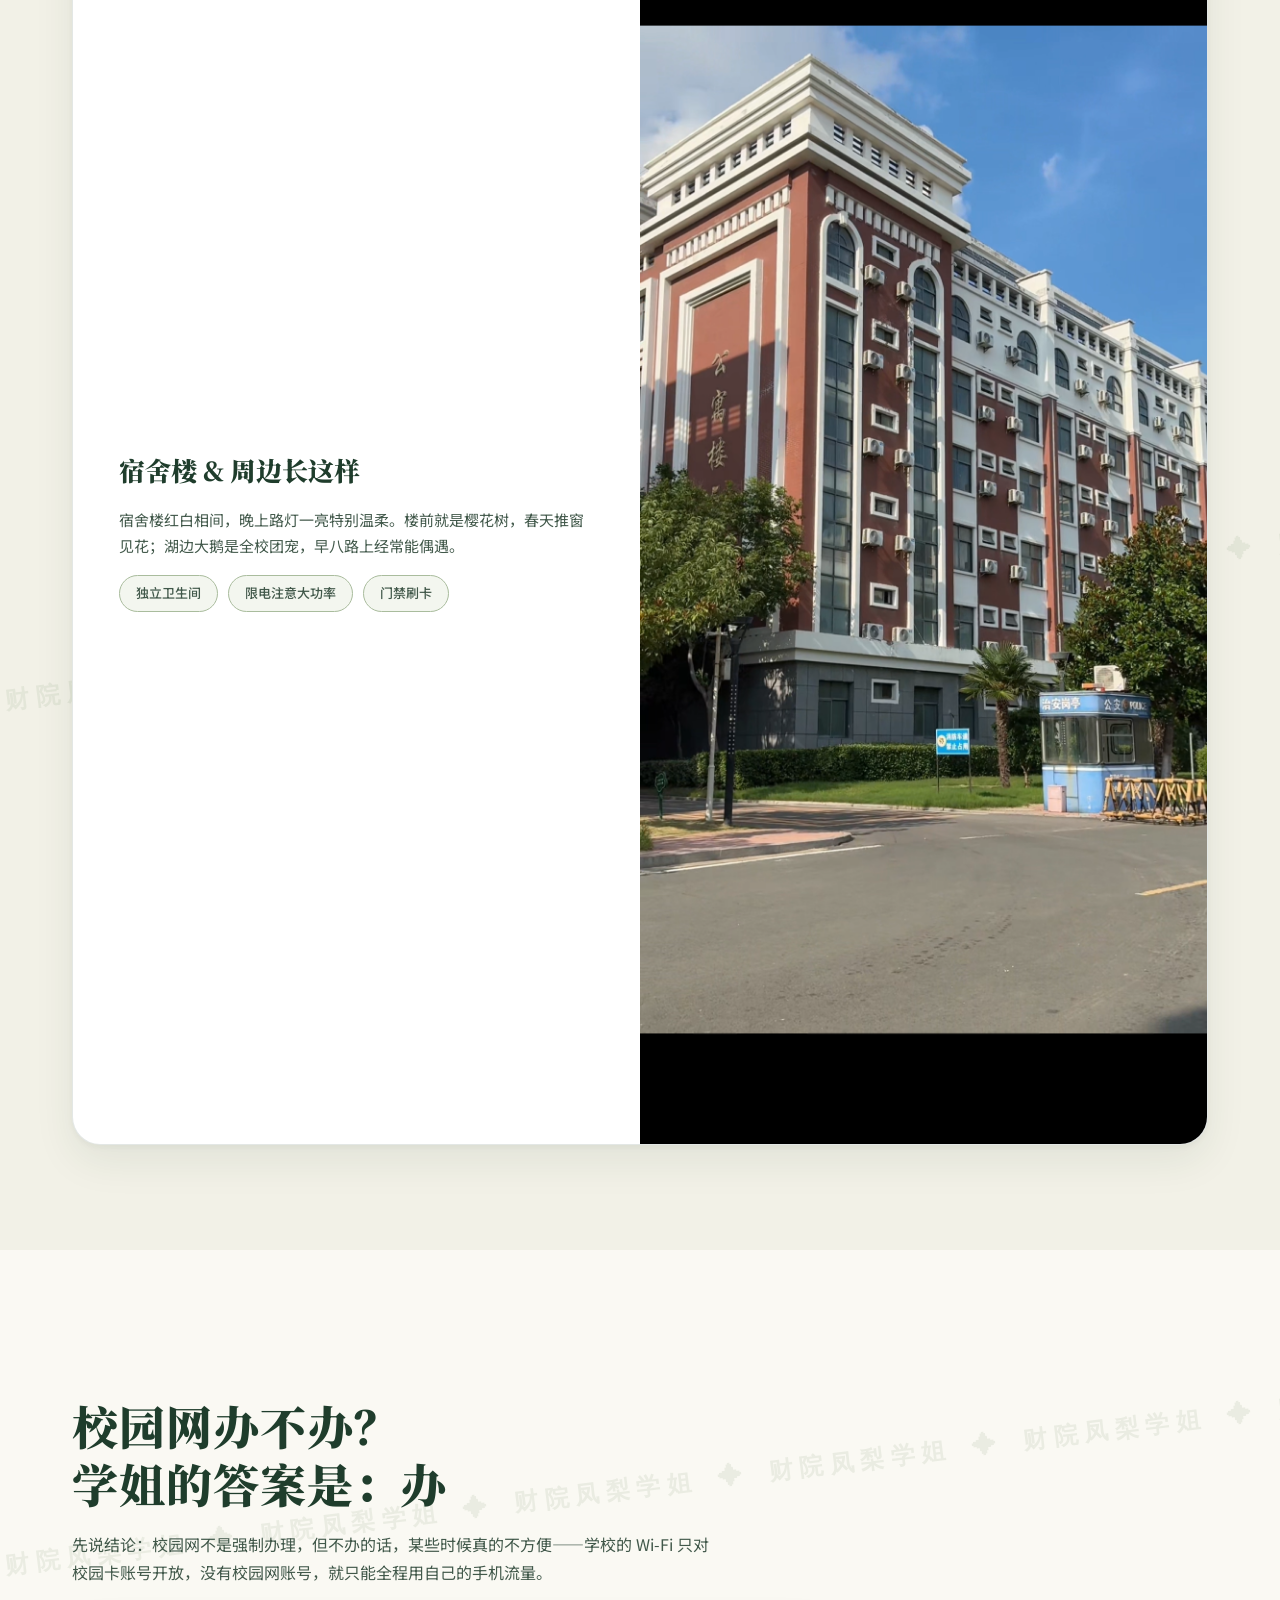
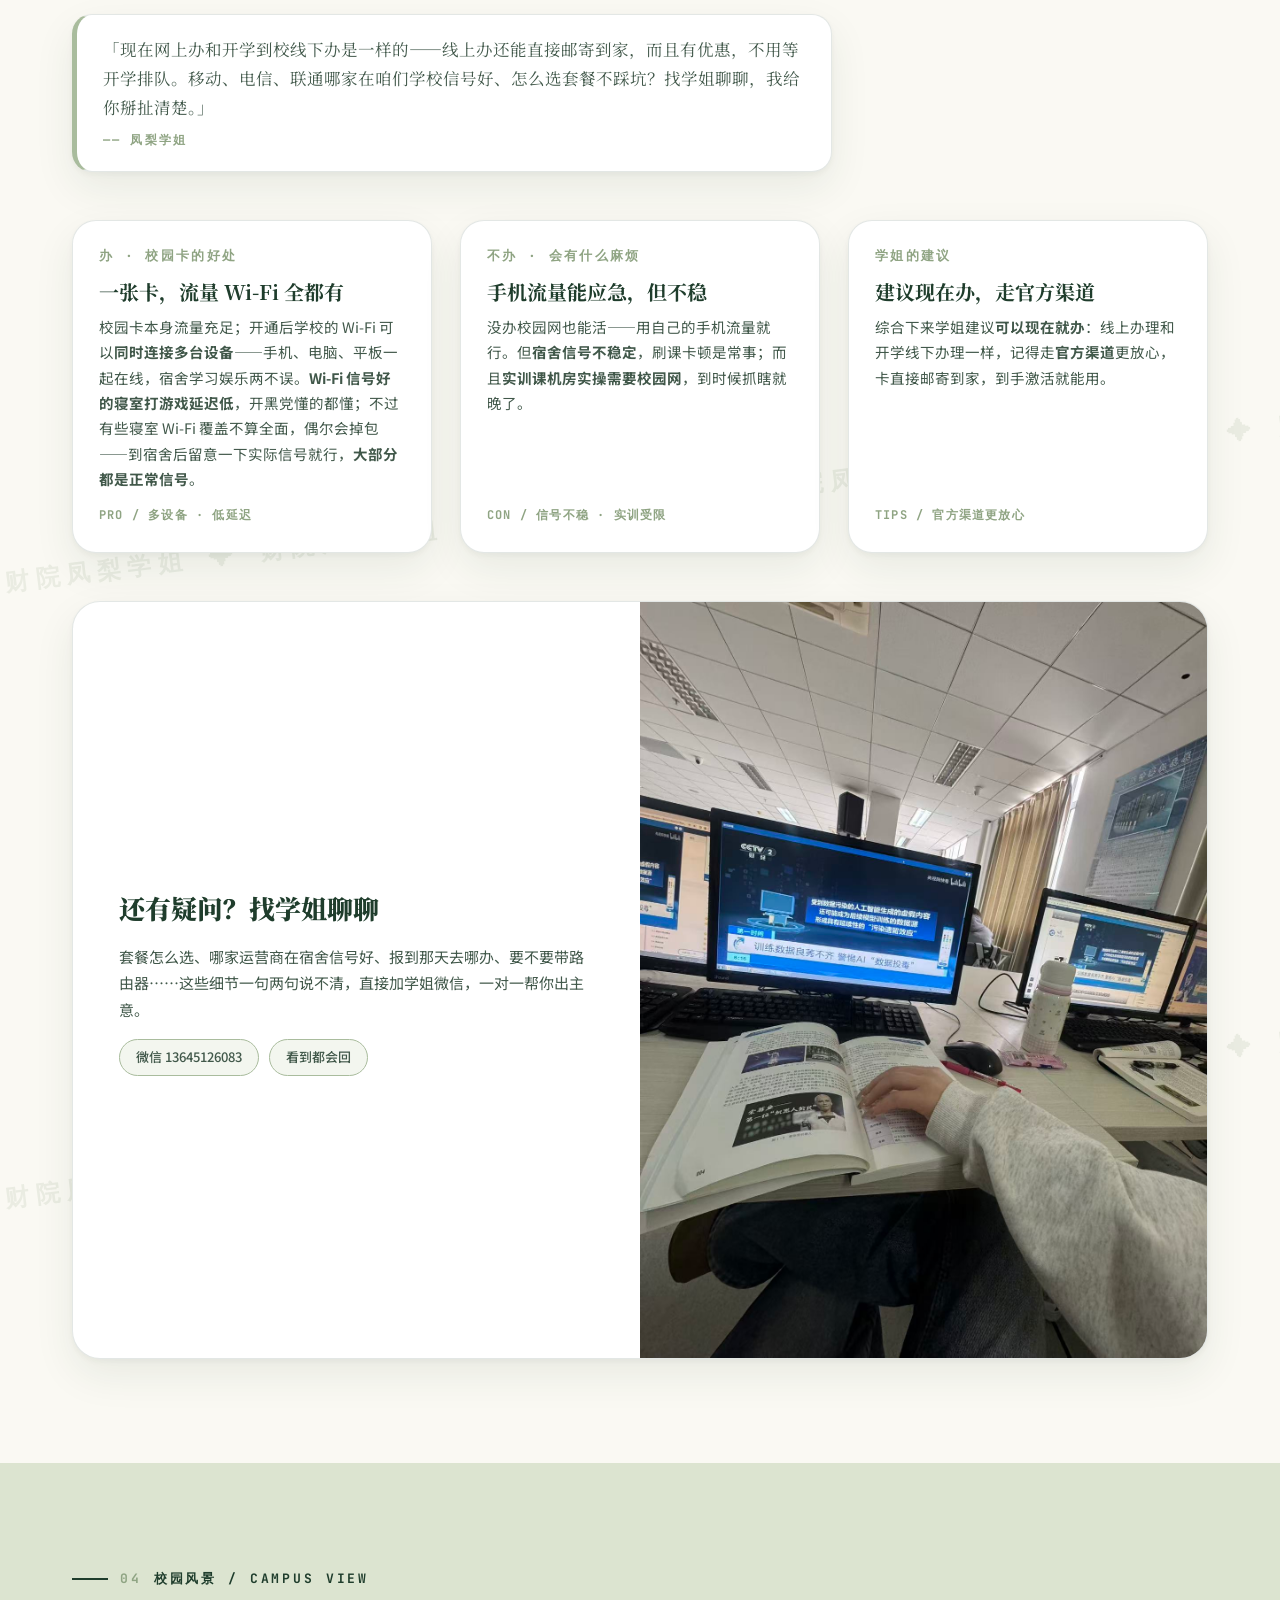
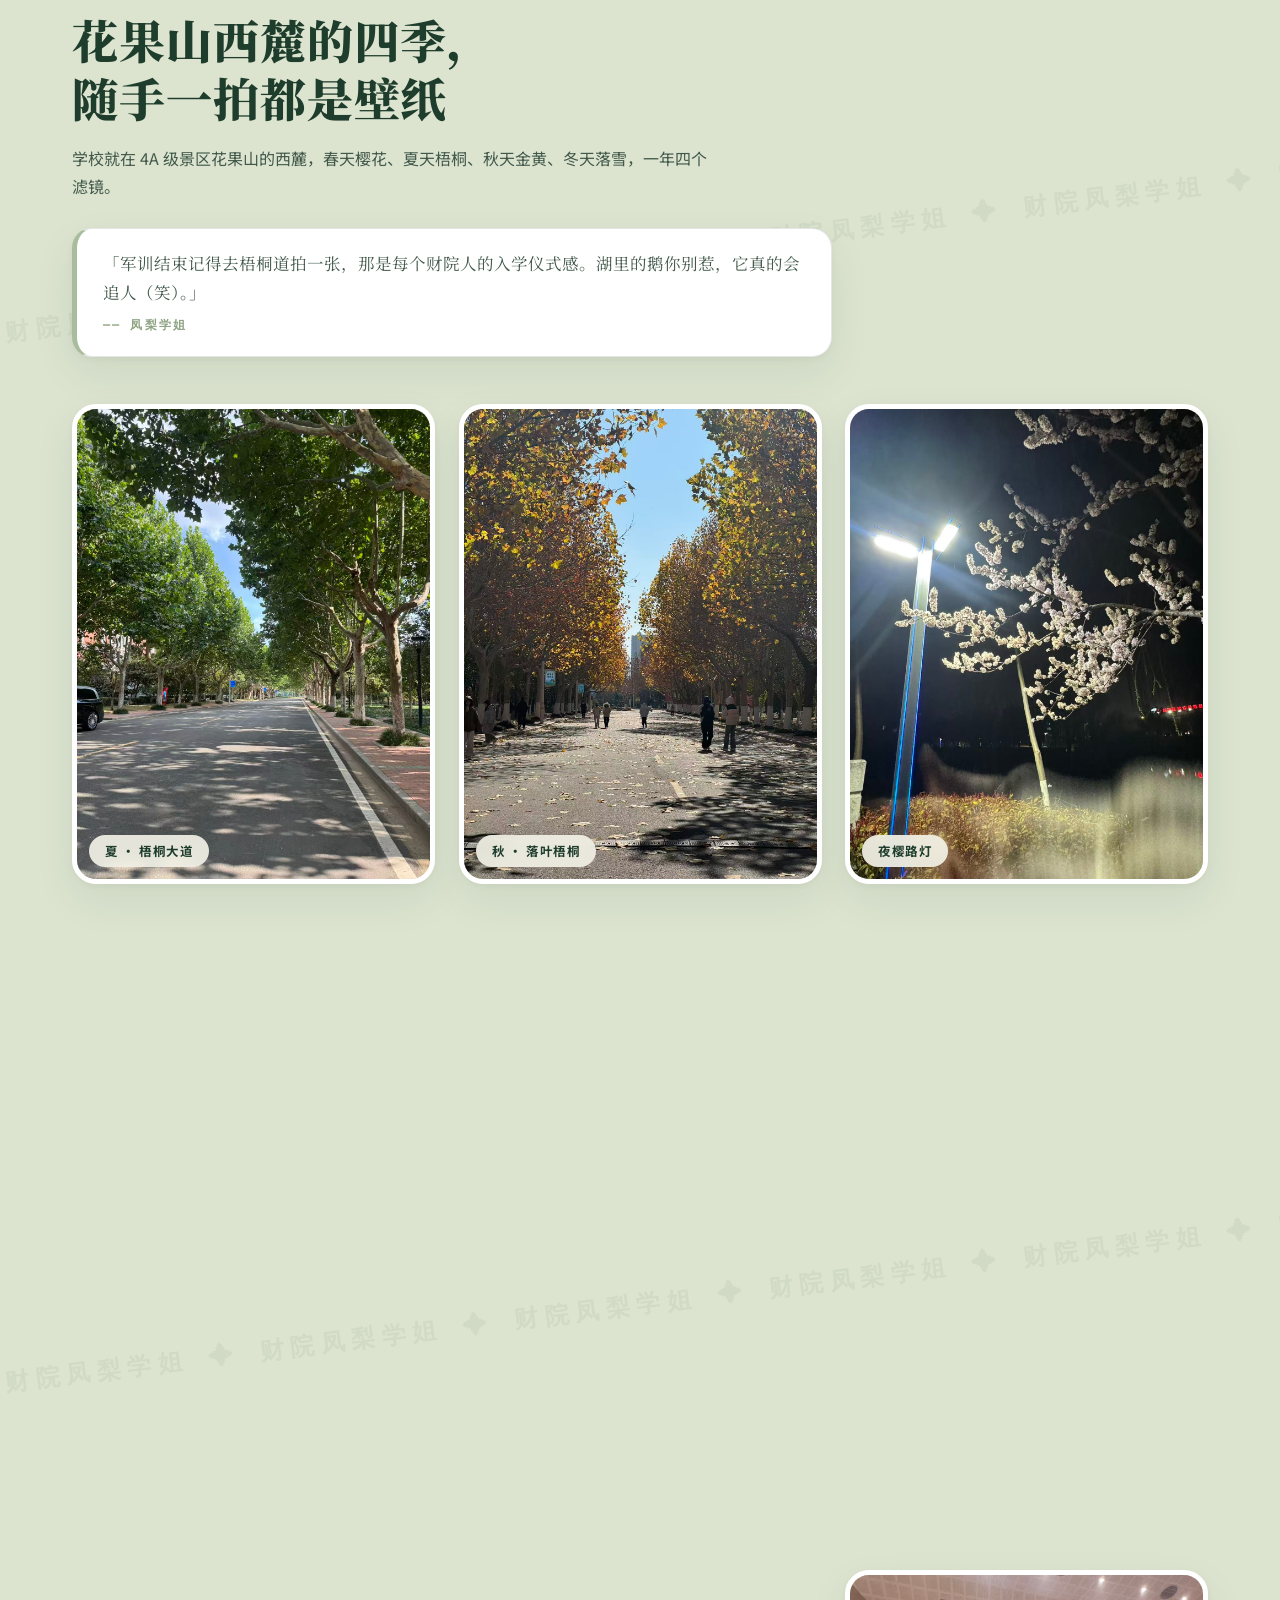
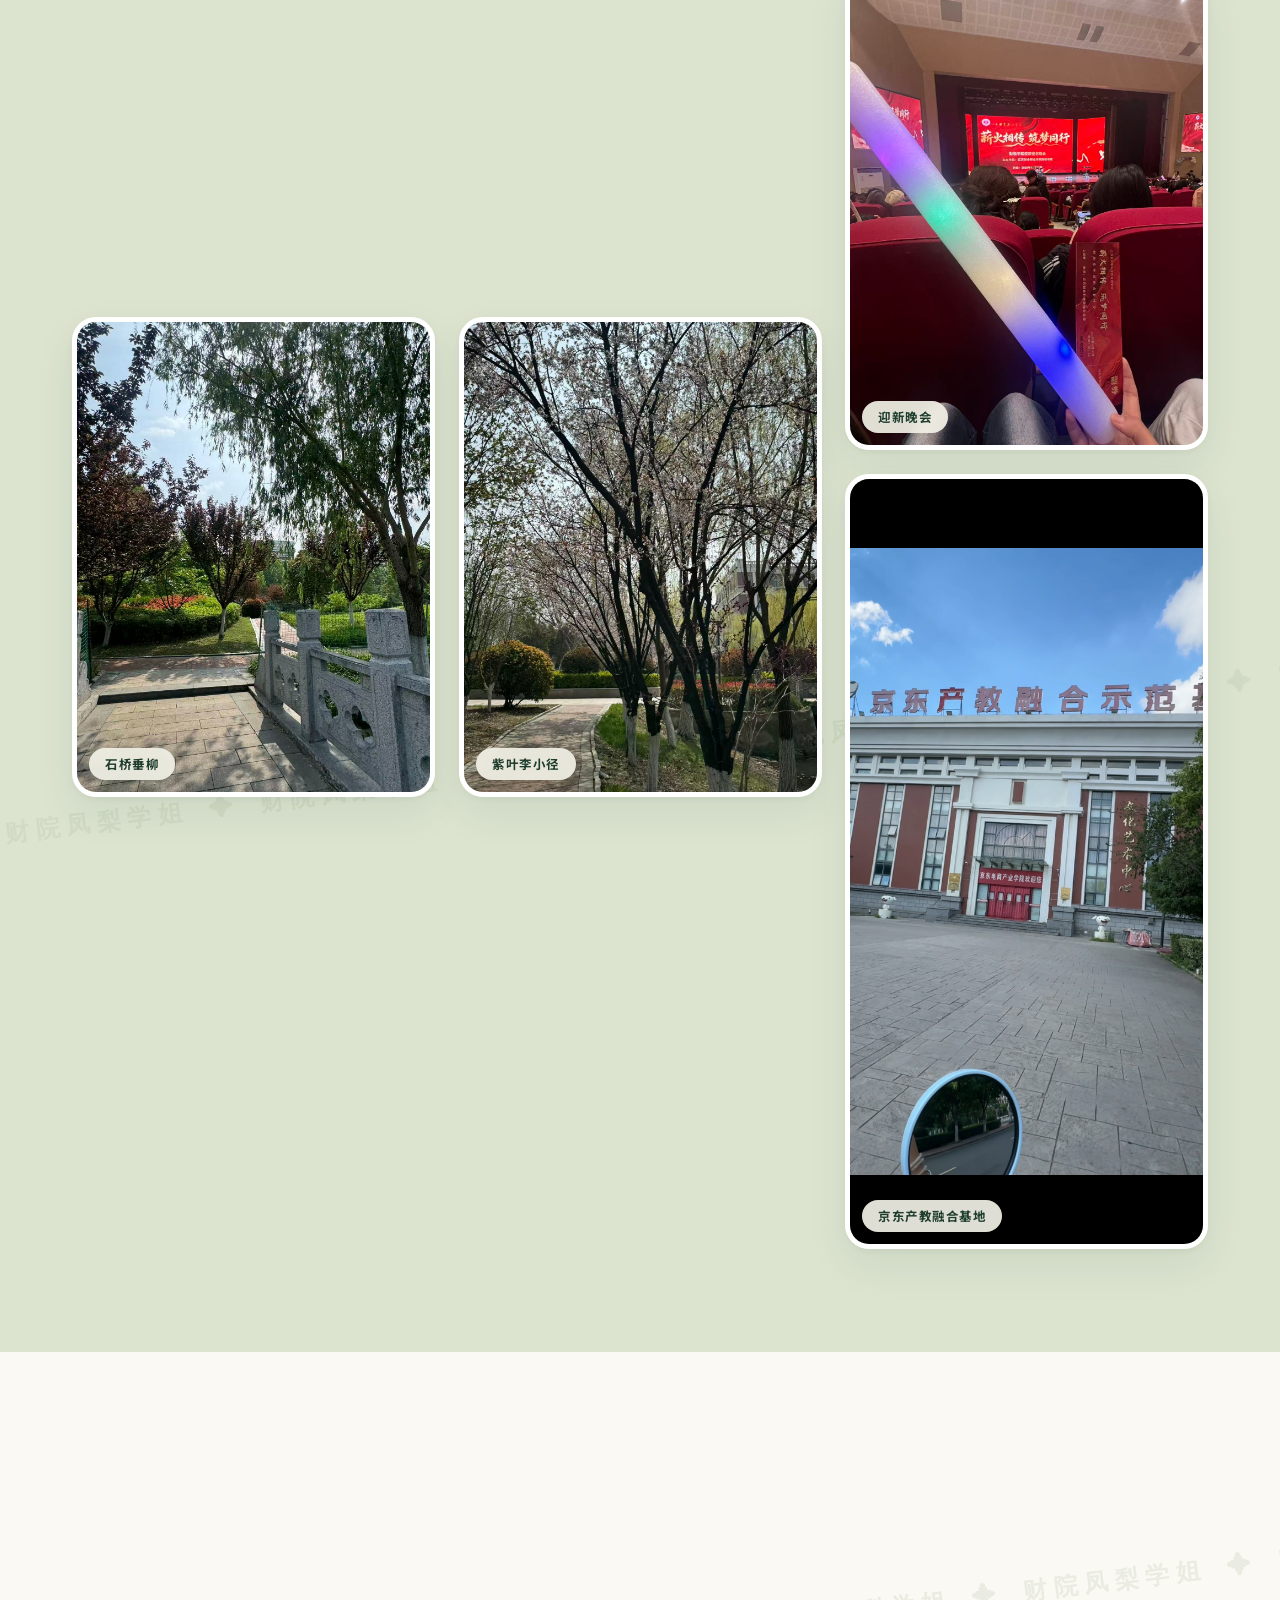
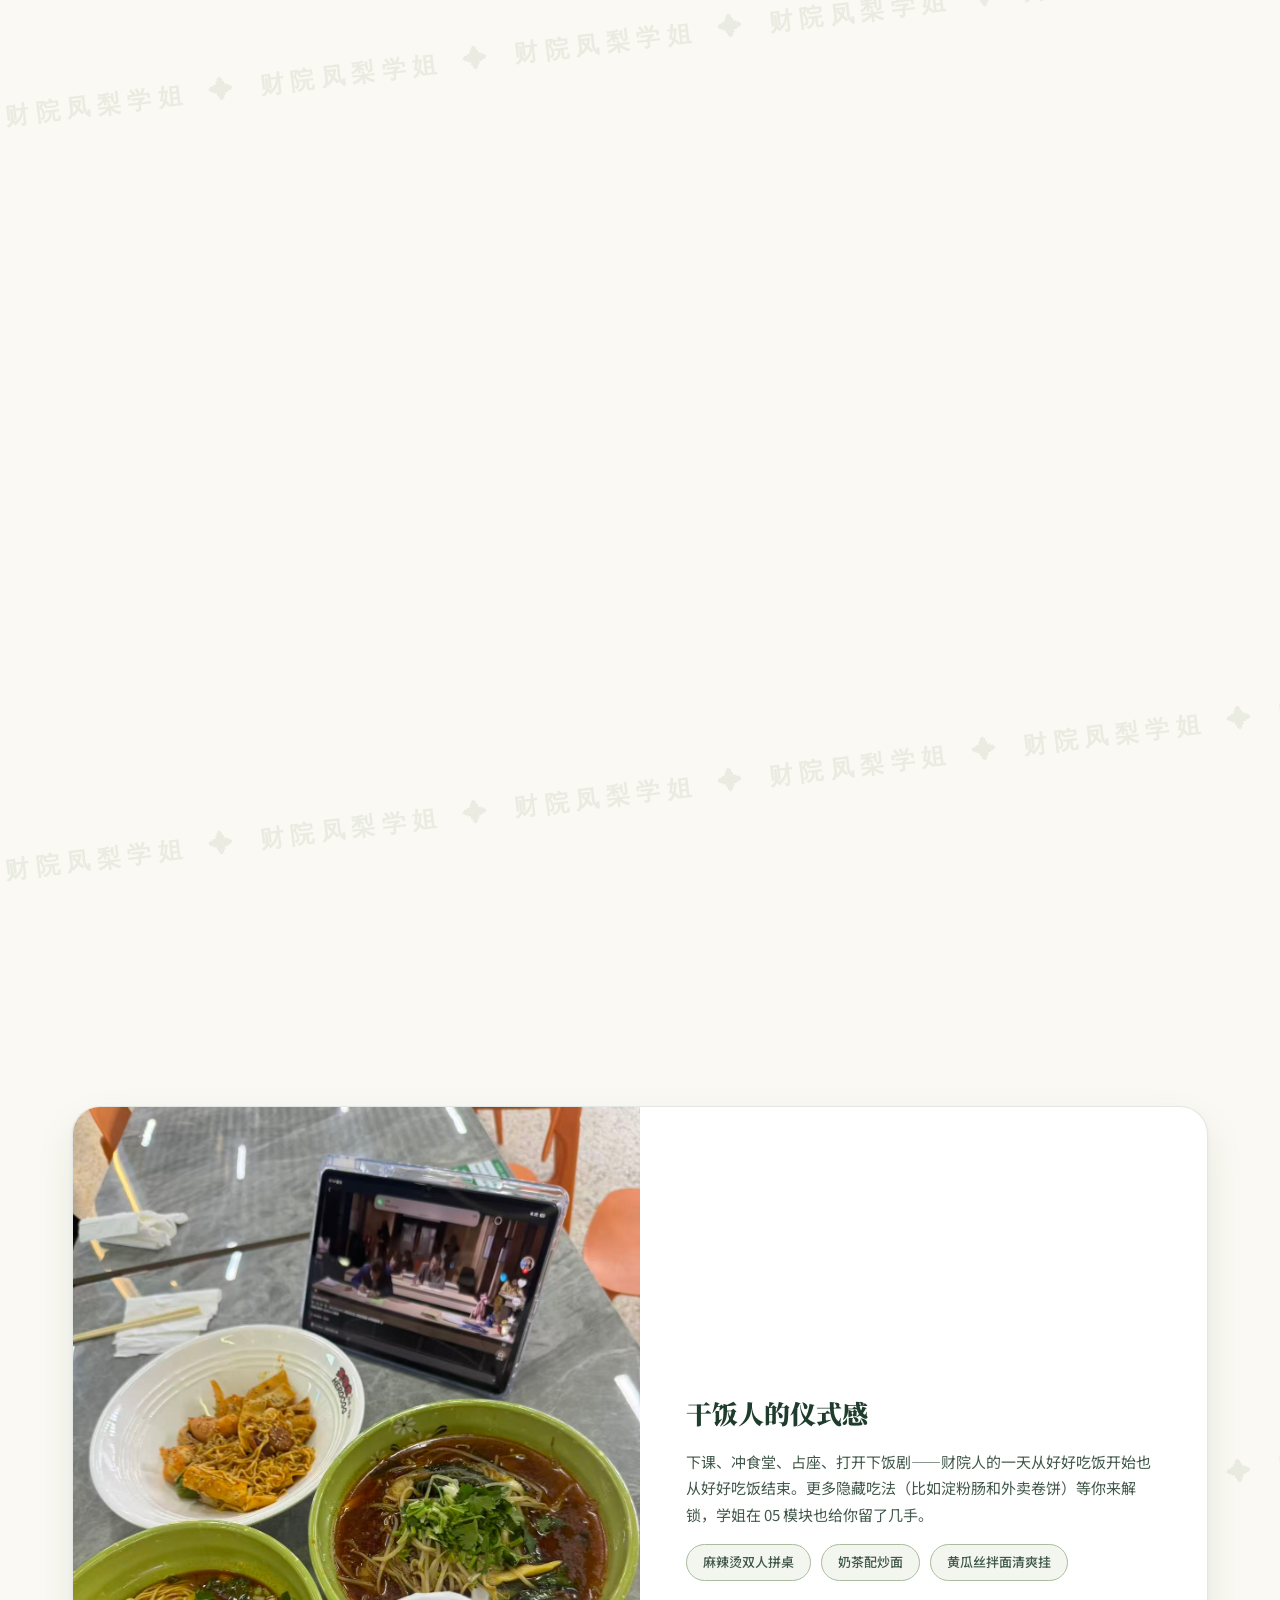
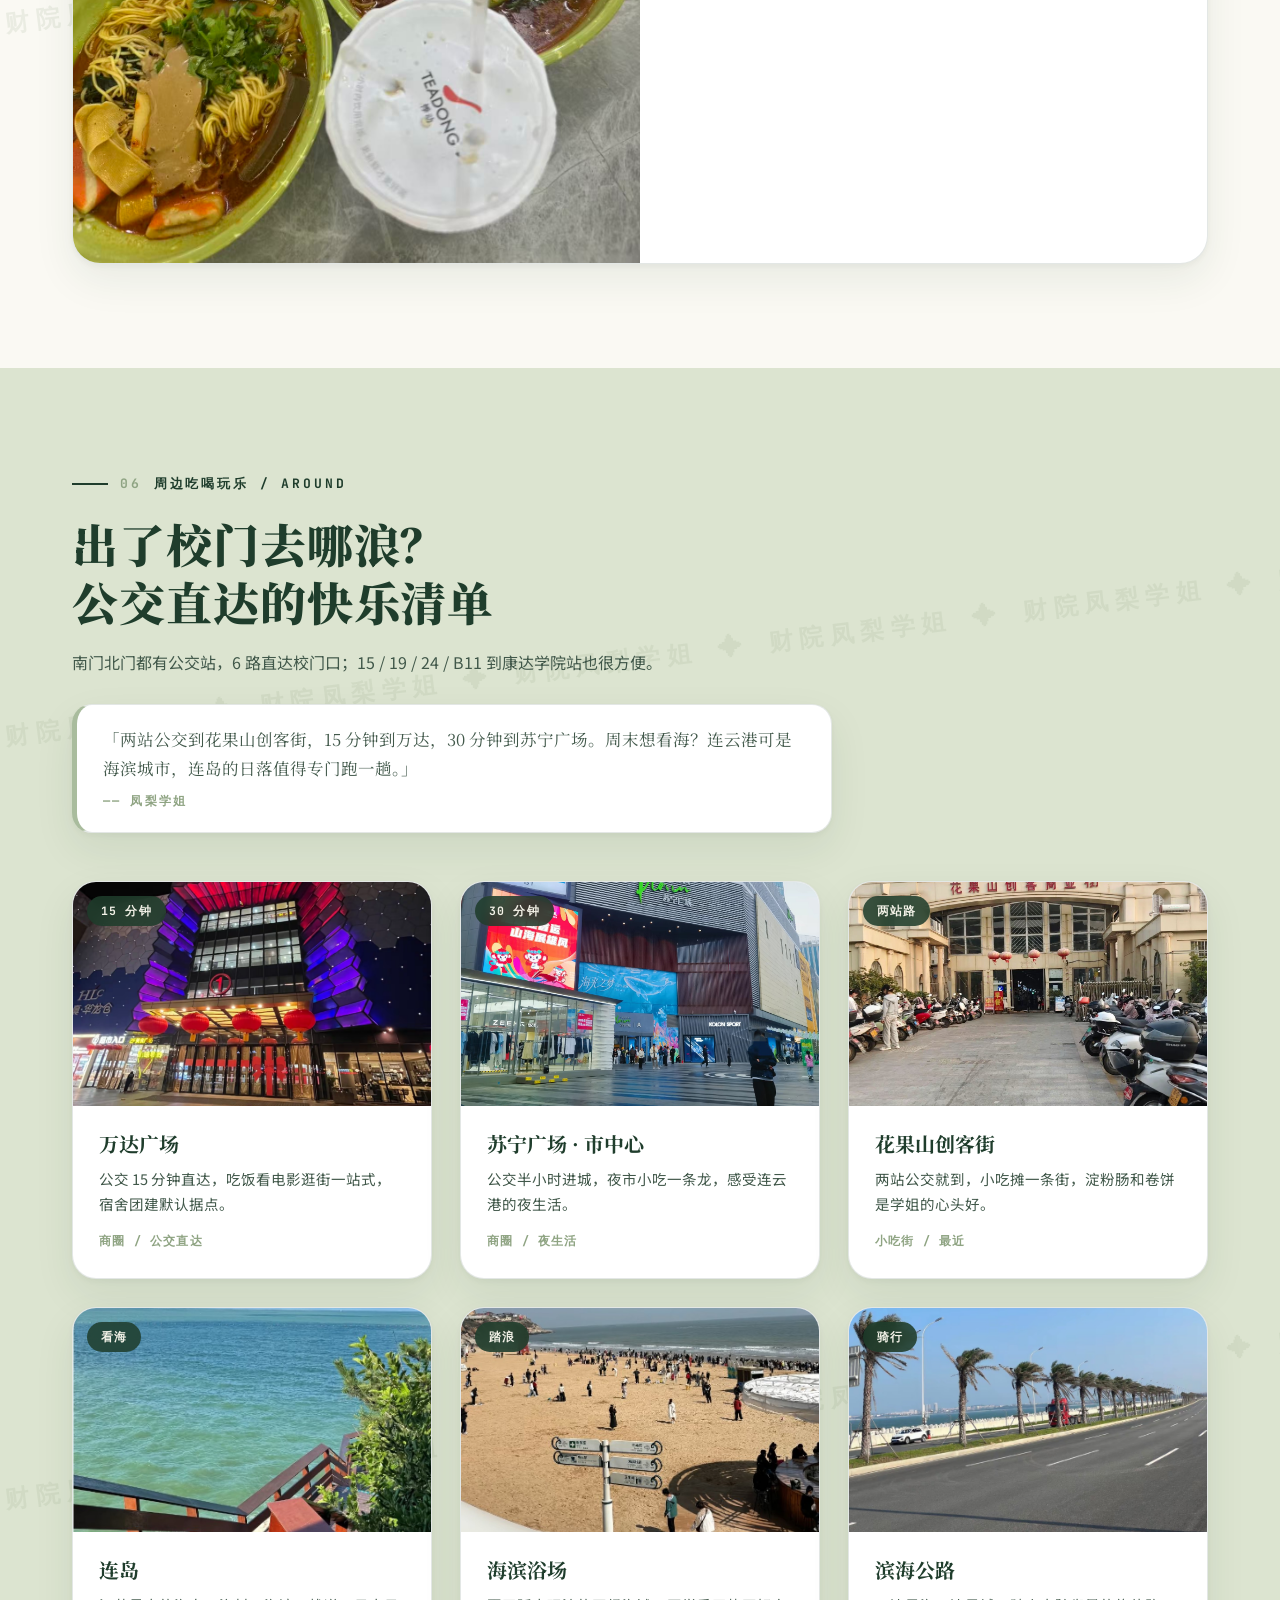
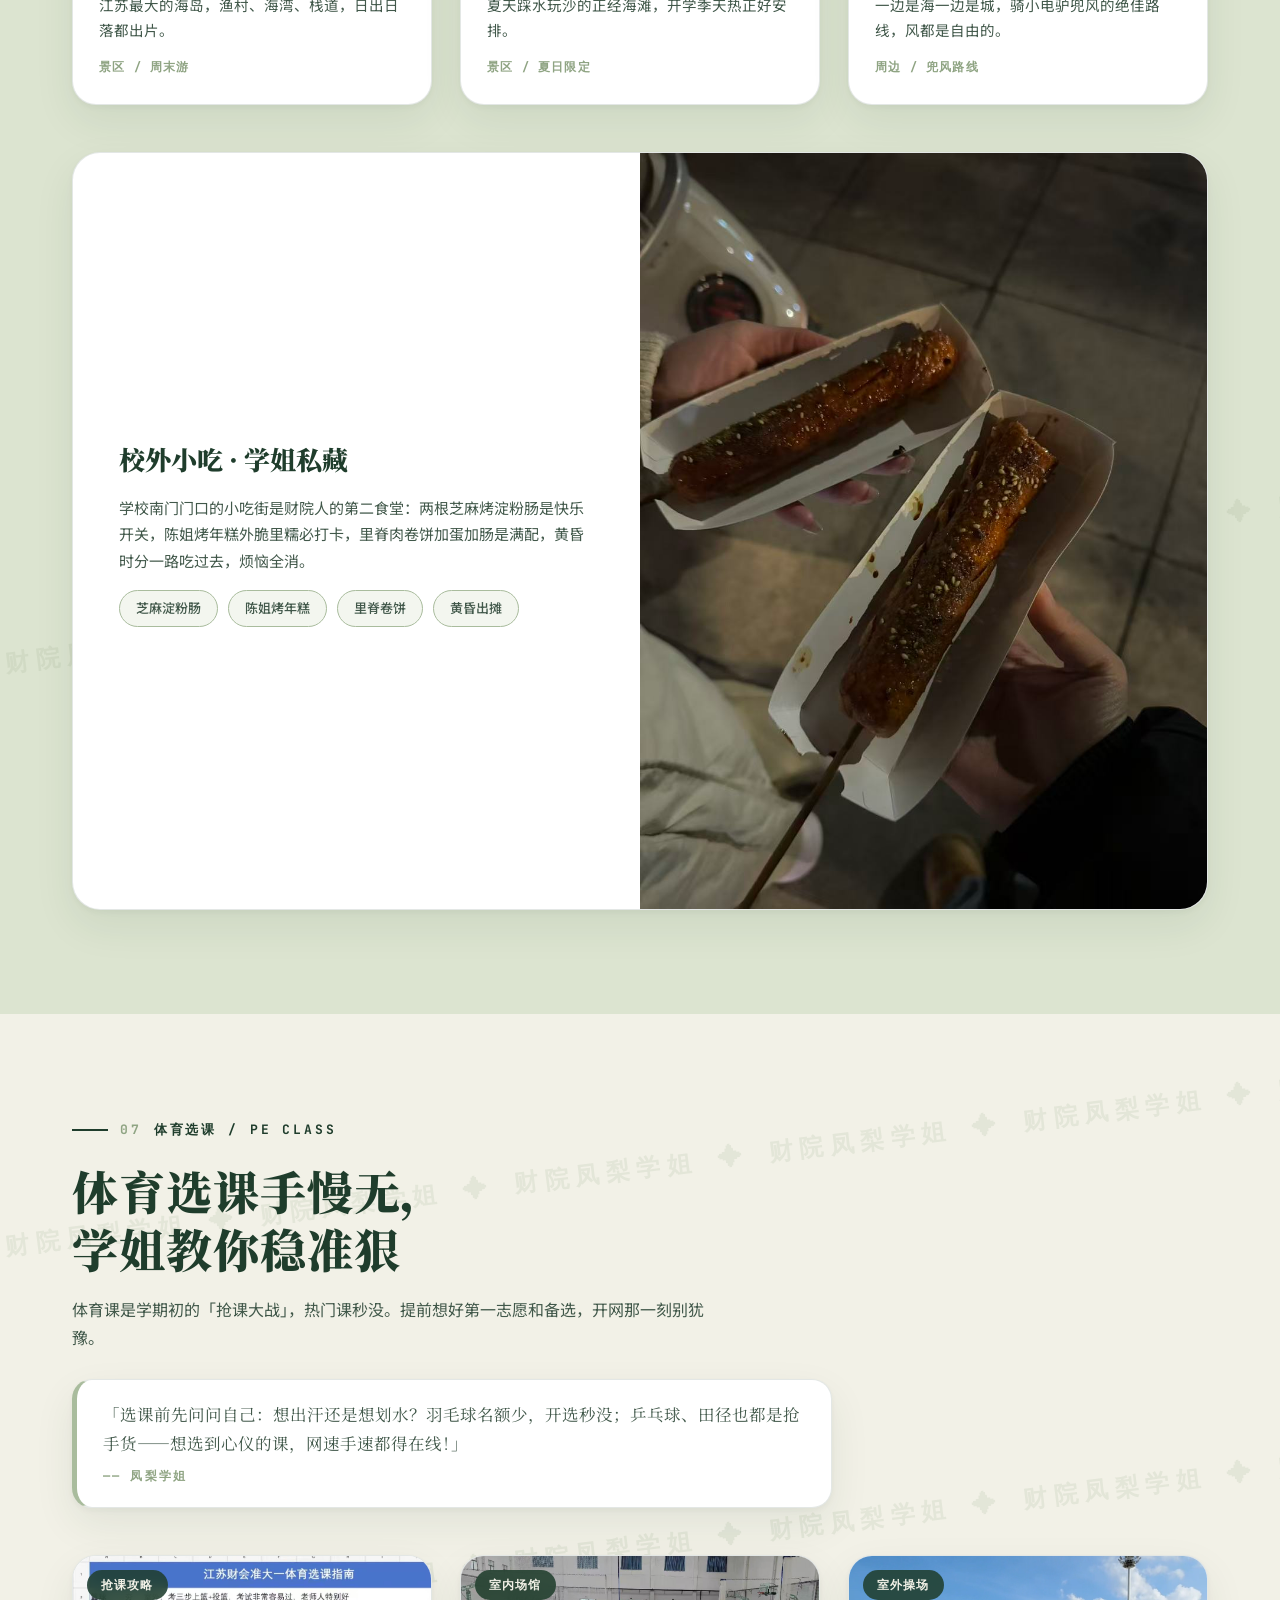
==== commit b268f295: "fix: 校园网 Wi-Fi 覆盖描述更准确" ====
--- a/index.html
+++ b/index.html
@@ -1,26 +1,606 @@
 <!DOCTYPE html>
 <html lang="zh-CN">
 <head>
-<meta charset="UTF-8">
-<meta name="viewport" content="width=device-width,initial-scale=1">
-<title>正在跳转 · 财院新生指南</title>
-<meta http-equiv="refresh" content="0; url=https://cd8e1b1e7d9943e7855a7251f4d6802e.bj9.agentos-app.net/">
-<script>location.replace("https://cd8e1b1e7d9943e7855a7251f4d6802e.bj9.agentos-app.net/");</script>
-<style>
-  body{font-family:'Microsoft YaHei','PingFang SC',sans-serif;background:#F2F1E7;color:#1F3D2C;
-        display:flex;align-items:center;justify-content:center;height:100vh;margin:0;text-align:center}
-  h2{font-weight:700;letter-spacing:.05em}
-  a{color:#1F3D2C;font-weight:700}
-  .pulse{display:inline-block;width:10px;height:10px;border-radius:50%;background:#A9BC9D;
-         animation:p 1.2s infinite}
-  @keyframes p{0%,100%{opacity:.3}50%{opacity:1}}
-</style>
+  <meta charset="UTF-8" />
+  <meta name="viewport" content="width=device-width, initial-scale=1.0" />
+  <title>江苏财会新生指南 · 凤梨学姐带你逛校园</title>
+  <meta name="description" content="江苏财会职业学院新生指南：开学必带、寝室生活、校园风景、干饭指南、周边吃喝玩乐、体育选课、专业介绍，凤梨学姐一站式讲清楚。" />
+  <link rel="preconnect" href="https://fonts.googleapis.com" />
+  <link rel="preconnect" href="https://fonts.gstatic.com" crossorigin />
+  <link href="https://fonts.googleapis.com/css2?family=Noto+Serif+SC:wght@700;900&family=Noto+Sans+SC:wght@400;500;700&family=JetBrains+Mono:wght@500;700&display=swap" rel="stylesheet" />
+  <link rel="stylesheet" href="assets/css/style.css" />
 </head>
 <body>
-  <div>
-    <span class="pulse"></span>
-    <h2>正在加载财院新生指南…</h2>
-    <p>如果没有自动跳转，<a href="https://cd8e1b1e7d9943e7855a7251f4d6802e.bj9.agentos-app.net/">点这里进入</a></p>
-  </div>
+
+  <!-- ============ 导航 ============ -->
+  <header class="nav">
+    <div class="container nav-inner">
+      <a class="nav-logo" href="#top"><span class="dot"></span>财院新生指南</a>
+      <nav class="nav-links">
+        <a href="#sec-01">开学必带</a>
+        <a href="#sec-02">寝室生活</a>
+        <a href="#sec-03">校园网</a>
+        <a href="#sec-04">校园风景</a>
+        <a href="#sec-05">干饭指南</a>
+        <a href="#sec-06">周边玩乐</a>
+        <a href="#sec-07">体育选课</a>
+        <a href="#sec-08">专业介绍</a>
+        <a class="nav-cta" href="#finale">加凤梨学姐微信</a>
+      </nav>
+    </div>
+  </header>
+
+  <!-- ============ Hero ============ -->
+  <section class="hero" id="top">
+    <div class="hero-bg-blob b1"></div>
+    <div class="hero-bg-blob b2"></div>
+    <div class="container">
+      <div class="hero-grid">
+        <div>
+          <span class="hero-tag reveal"><span class="pulse"></span>JIANGSU COLLEGE OF FINANCE &amp; ACCOUNTING · 2026</span>
+          <h1 class="hero-title reveal" style="--d:.08s">
+            下一站，<br />江苏财会<span class="accent">职业学院<svg viewBox="0 0 200 12" preserveAspectRatio="none"><path d="M2 9 C 60 2, 140 2, 198 8" fill="none" stroke="#A9BC9D" stroke-width="5" stroke-linecap="round"/></svg></span>
+          </h1>
+          <p class="hero-desc reveal" style="--d:.16s">
+            哈喽呀准学弟学妹！我是你们的凤梨学姐。录取通知到手之后是不是又激动又迷糊？
+            别慌——开学带什么、寝室长啥样、食堂哪家强、周边去哪玩、专业怎么选，
+            这一站学姐全给你讲明白。
+          </p>
+          <div class="hero-actions reveal" style="--d:.24s">
+            <a class="btn btn-primary" href="#finale">加学姐微信答疑</a>
+            <a class="btn btn-ghost" href="#sec-01">开始逛校园 ↓</a>
+            <span class="hero-wx">WeChat / 13645126083</span>
+          </div>
+        </div>
+        <div class="hero-collage reveal" style="--d:.2s">
+          <span class="collage-badge">凤梨学姐 · 实拍</span>
+          <div class="collage-card c1"><img src="assets/img/wutong-building.jpg" alt="金黄梧桐道尽头的教学楼" /></div>
+          <div class="collage-card c2"><img src="assets/img/goose2.jpg" alt="湖畔大白鹅" /></div>
+          <div class="collage-card c3"><img src="assets/img/food-malatang.jpg" alt="食堂麻辣烫" /></div>
+        </div>
+      </div>
+    </div>
+
+    <!-- 跑马灯 -->
+    <div class="marquee">
+      <div class="marquee-track">
+        <span>江苏省财政厅主管公办院校</span>
+        <span>连云港市海州区春晖路 8 号</span>
+        <span>花果山西麓</span>
+        <span>六个学院 · 二十七个专业</span>
+        <span>女生全六人寝 · 上床下桌</span>
+        <span>招生热线 0518-85899706</span>
+      </div>
+    </div>
+  </section>
+
+  <!-- ============ 01 开学必带 ============ -->
+  <section class="section tint-soft" id="sec-01">
+    <div class="container">
+      <span class="eyebrow reveal"><span class="num">01</span>开学必带 / CHECKLIST</span>
+      <h2 class="section-title reveal" style="--d:.06s">行李箱别乱塞，<br />照着这份清单收就对了</h2>
+      <p class="section-sub reveal" style="--d:.12s">证件材料是头等大事，生活用品可以到校再补。学姐把「必须带」和「别瞎带」都给你分好了。</p>
+      <div class="sis-note reveal" style="--d:.18s">
+        「证件袋单独装一个文件袋，报到那天要反复掏出来用！床上用品学校有统一购置，也可以自带——床是 0.9×2 米的，别买错尺寸啦。」
+        <span class="sig">—— 凤梨学姐</span>
+      </div>
+
+      <div class="feature reveal">
+        <div class="f-img"><img src="assets/img/checklist.jpg" alt="开学物品清单攻略图" /></div>
+        <div class="f-body">
+          <h3>报到当天 · 证件清单</h3>
+          <ul class="check-list">
+            <li><span class="box"></span><div><b>录取通知书原件</b><small>报到凭证，千万千万别忘</small></div></li>
+            <li><span class="box"></span><div><b>身份证 + 复印件若干</b><small>正反印在同一张 A4 上，多备几份</small></div></li>
+            <li><span class="box"></span><div><b>高考准考证</b><small>部分环节需要核验</small></div></li>
+            <li><span class="box"></span><div><b>档案袋 / 党团关系转接材料</b><small>密封档案别自己拆开！</small></div></li>
+            <li><span class="box"></span><div><b>一寸二寸证件照各一版</b><small>红白蓝底都备点，电子版存手机</small></div></li>
+            <li><span class="box"></span><div><b>银行卡 + 少量现金</b><small>学费按通知书要求提前存缴</small></div></li>
+          </ul>
+        </div>
+      </div>
+
+      <div class="grid cols-3">
+        <div class="card reveal">
+          <div class="card-img"><span class="chip">APP</span><img src="assets/img/apps1.jpg" alt="校园必备 App 合集一" /></div>
+          <div class="card-body">
+            <h3 class="card-title">这些 App 提前装好</h3>
+            <p class="card-text">学习通、智慧职教+、完美校园是校园三件套：学习通上网课交作业，智慧职教+看职教云课程，完美校园管一卡通充值和门禁，早装早安心。</p>
+            <div class="card-meta">PACK / 学习 · 生活</div>
+          </div>
+        </div>
+        <div class="card reveal" style="--d:.08s">
+          <div class="card-img"><span class="chip">APP</span><img src="assets/img/apps2.jpg" alt="学信网与 PU 口袋校园" /></div>
+          <div class="card-body">
+            <h3 class="card-title">学信网先注册好</h3>
+            <p class="card-text">学信网学籍自查入学后要用；PU 口袋校园攒第二课堂学分，活动报名全靠它，别等班委催了再注册。</p>
+            <div class="card-meta">PACK / 学籍 · 二课</div>
+          </div>
+        </div>
+        <div class="card reveal" style="--d:.16s">
+          <div class="card-img"><span class="chip">MAP</span><img src="assets/img/map.jpg" alt="校园平面导览地图" /></div>
+          <div class="card-body">
+            <h3 class="card-title">校园地图存一张</h3>
+            <p class="card-text">学校不大但楼不少，教学楼、实训楼、食堂、澡堂的位置先认个脸熟，报到当天少跑冤枉路。</p>
+            <div class="card-meta">PACK / 认路神器</div>
+          </div>
+        </div>
+      </div>
+    </div>
+  </section>
+
+  <!-- ============ 02 寝室生活 ============ -->
+  <section class="section" id="sec-02">
+    <div class="container">
+      <span class="eyebrow reveal"><span class="num">02</span>寝室生活 / DORM LIFE</span>
+      <h2 class="section-title reveal" style="--d:.06s">六人寝为主、上床下桌，<br />你的小窝长这样</h2>
+      <p class="section-sub reveal" style="--d:.12s">最关心的寝室问题学姐一次说清：女生全是六人寝、上床下桌；男生大多也是六人寝，有少量八人寝住六人、不一定上床下桌，不过这样的寝室很少，抽到也别慌。</p>
+      <div class="sis-note reveal" style="--d:.18s">
+        「床帘放心装，没人管！建议开学前两天提前买好，报到直接带过去挂，尺寸就按 0.9×2 米的床买。每层水房都有洗衣机，扫码就用；澡堂在宿舍楼外，是有隔间的，南方同学不用慌。」
+        <span class="sig">—— 凤梨学姐</span>
+      </div>
+
+      <div class="tags reveal">
+        <span class="tag">女生全六人寝</span>
+        <span class="tag">男生少量八人寝住六人</span>
+        <span class="tag">上床下桌</span>
+        <span class="tag">可装床帘</span>
+        <span class="tag">每层水房 · 洗衣机</span>
+        <span class="tag">澡堂有隔间</span>
+        <span class="tag">空调全覆盖</span>
+      </div>
+
+      <div class="grid cols-3">
+        <div class="card reveal">
+          <div class="card-img tall"><span class="chip">寝室内部</span><img src="assets/img/dorm-desk.jpg" alt="宿舍上床下桌" /></div>
+          <div class="card-body">
+            <h3 class="card-title">上床下桌是标配</h3>
+            <p class="card-text">睡觉在上铺，学习储物在下面，桌面书架衣柜一体，桌面布置自由度高。</p>
+          </div>
+        </div>
+        <div class="card reveal" style="--d:.08s">
+          <div class="card-img tall"><span class="chip">空寝室</span><img src="assets/img/dorm-empty.png" alt="空寝室上床下桌" /></div>
+          <div class="card-body">
+            <h3 class="card-title">入住前的样子</h3>
+            <p class="card-text">报到时领到钥匙推门就是这样，干干净的，等你一点点把它变成自己的小家。</p>
+          </div>
+        </div>
+        <div class="card reveal" style="--d:.16s">
+          <div class="card-img tall"><span class="chip">水房</span><img src="assets/img/water-room.png" alt="宿舍水房洗漱池" /></div>
+          <div class="card-body">
+            <h3 class="card-title">每层都有水房</h3>
+            <p class="card-text">洗漱池、洗衣机都在这一层解决，早高峰记得错峰，不然要排队哦。</p>
+          </div>
+        </div>
+        <div class="card reveal">
+          <div class="card-img tall"><span class="chip">浴室楼</span><img src="assets/img/bath-building.png" alt="西浴室楼" /></div>
+          <div class="card-body">
+            <h3 class="card-title">澡堂在宿舍楼外</h3>
+            <p class="card-text">东西区各有浴室楼，走路几分钟就到，记得备个洗澡篮装洗漱用品。</p>
+          </div>
+        </div>
+        <div class="card reveal" style="--d:.08s">
+          <div class="card-img tall"><span class="chip">浴室隔间</span><img src="assets/img/bath-room.jpg" alt="公共浴室浴帘隔间" /></div>
+          <div class="card-body">
+            <h3 class="card-title">有隔间有浴帘</h3>
+            <p class="card-text">两人一间的浴帘隔间，刷卡出水，水温稳定，私密性有保障。</p>
+          </div>
+        </div>
+        <div class="card reveal" style="--d:.16s">
+          <div class="card-img tall"><span class="chip">更衣区</span><img src="assets/img/bath-locker.jpg" alt="浴室储物柜更衣区" /></div>
+          <div class="card-body">
+            <h3 class="card-title">储物柜管够</h3>
+            <p class="card-text">更衣区有整排储物柜，贵重物品锁好再进去，吹头发也有公共插座。</p>
+          </div>
+        </div>
+      </div>
+
+      <div class="feature reveal">
+        <div class="f-body">
+          <h3>宿舍楼 & 周边长这样</h3>
+          <p>宿舍楼红白相间，晚上路灯一亮特别温柔。楼前就是樱花树，春天推窗见花；湖边大鹅是全校团宠，早八路上经常能偶遇。</p>
+          <div class="tags">
+            <span class="tag">独立卫生间</span>
+            <span class="tag">限电注意大功率</span>
+            <span class="tag">门禁刷卡</span>
+          </div>
+        </div>
+        <div class="f-img"><img src="assets/img/dorm-building.png" alt="宿舍楼外观" /></div>
+      </div>
+    </div>
+  </section>
+
+  <!-- ============ 03 校园网 ============ -->
+  <section class="section tint-soft" id="sec-03">
+    <div class="container">
+      <span class="eyebrow reveal"><span class="num">03</span>校园网 / CAMPUS WIFI</span>
+      <h2 class="section-title reveal" style="--d:.06s">校园网办不办？<br />学姐的答案是：办</h2>
+      <p class="section-sub reveal" style="--d:.12s">先说结论：校园网不是强制办理，但不办的话，某些时候真的不方便——学校的 Wi-Fi 只对校园卡账号开放，没有校园网账号，就只能全程用自己的手机流量。</p>
+      <div class="sis-note reveal" style="--d:.18s">
+        「现在网上办和开学到校线下办是一样的——线上办还能直接邮寄到家，而且有优惠，不用等开学排队。移动、电信、联通哪家在咱们学校信号好、怎么选套餐不踩坑？找学姐聊聊，我给你掰扯清楚。」
+        <span class="sig">—— 凤梨学姐</span>
+      </div>
+
+      <div class="grid cols-3">
+        <div class="card reveal">
+          <div class="card-body">
+            <div class="idx" style="font-family:var(--font-mono);font-size:13px;font-weight:700;letter-spacing:0.18em;color:var(--green-deep);margin-bottom:10px;">办 · 校园卡的好处</div>
+            <h3 class="card-title">一张卡，流量 Wi-Fi 全都有</h3>
+            <p class="card-text">校园卡本身流量充足；开通后学校的 Wi-Fi 可以<b>同时连接多台设备</b>——手机、电脑、平板一起在线，宿舍学习娱乐两不误。<b>Wi-Fi 信号好的寝室打游戏延迟低</b>，开黑党懂的都懂；不过有些寝室 Wi-Fi 覆盖不算全面，偶尔会掉包——到宿舍后留意一下实际信号就行，<b>大部分都是正常信号</b>。</p>
+            <div class="card-meta">PRO / 多设备 · 低延迟</div>
+          </div>
+        </div>
+        <div class="card reveal" style="--d:.08s">
+          <div class="card-body">
+            <div class="idx" style="font-family:var(--font-mono);font-size:13px;font-weight:700;letter-spacing:0.18em;color:var(--green-deep);margin-bottom:10px;">不办 · 会有什么麻烦</div>
+            <h3 class="card-title">手机流量能应急，但不稳</h3>
+            <p class="card-text">没办校园网也能活——用自己的手机流量就行。但<b>宿舍信号不稳定</b>，刷课卡顿是常事；而且<b>实训课机房实操需要校园网</b>，到时候抓瞎就晚了。</p>
+            <div class="card-meta">CON / 信号不稳 · 实训受限</div>
+          </div>
+        </div>
+        <div class="card reveal" style="--d:.16s">
+          <div class="card-body">
+            <div class="idx" style="font-family:var(--font-mono);font-size:13px;font-weight:700;letter-spacing:0.18em;color:var(--green-deep);margin-bottom:10px;">学姐的建议</div>
+            <h3 class="card-title">建议现在办，走官方渠道</h3>
+            <p class="card-text">综合下来学姐建议<b>可以现在就办</b>：线上办理和开学线下办理一样，记得走<b>官方渠道</b>更放心，卡直接邮寄到家，到手激活就能用。</p>
+            <div class="card-meta">TIPS / 官方渠道更放心</div>
+          </div>
+        </div>
+      </div>
+
+      <div class="feature reveal">
+        <div class="f-body">
+          <h3>还有疑问？找学姐聊聊</h3>
+          <p>套餐怎么选、哪家运营商在宿舍信号好、报到那天去哪办、要不要带路由器……这些细节一句两句说不清，直接加学姐微信，一对一帮你出主意。</p>
+          <div class="tags">
+            <span class="tag">微信 13645126083</span>
+            <span class="tag">看到都会回</span>
+          </div>
+        </div>
+        <div class="f-img"><img src="assets/img/computer-room.jpg" alt="实训机房上课场景" /></div>
+      </div>
+    </div>
+  </section>
+
+  <!-- ============ 04 校园风景 ============ -->
+  <section class="section tint" id="sec-04">
+    <div class="container">
+      <span class="eyebrow reveal"><span class="num">04</span>校园风景 / CAMPUS VIEW</span>
+      <h2 class="section-title reveal" style="--d:.06s">花果山西麓的四季，<br />随手一拍都是壁纸</h2>
+      <p class="section-sub reveal" style="--d:.12s">学校就在 4A 级景区花果山的西麓，春天樱花、夏天梧桐、秋天金黄、冬天落雪，一年四个滤镜。</p>
+      <div class="sis-note reveal" style="--d:.18s">
+        「军训结束记得去梧桐道拍一张，那是每个财院人的入学仪式感。湖里的鹅你别惹，它真的会追人（笑）。」
+        <span class="sig">—— 凤梨学姐</span>
+      </div>
+
+      <div class="masonry">
+        <div class="m-item reveal"><img src="assets/img/wutong-summer.jpg" alt="夏日梧桐林荫大道" /><span class="cap">夏 · 梧桐大道</span></div>
+        <div class="m-item reveal"><img src="assets/img/sakura-dorm.jpg" alt="樱花树与宿舍楼" /><span class="cap">春 · 樱花宿舍</span></div>
+        <div class="m-item reveal"><img src="assets/img/goose1.jpg" alt="围栏里的大白鹅" /><span class="cap">校宠 · 大鹅</span></div>
+        <div class="m-item reveal"><img src="assets/img/bridge.jpg" alt="石桥垂柳绿地" /><span class="cap">石桥垂柳</span></div>
+        <div class="m-item reveal"><img src="assets/img/wutong-autumn.jpg" alt="深秋落叶梧桐道" /><span class="cap">秋 · 落叶梧桐</span></div>
+        <div class="m-item reveal"><img src="assets/img/cat-tree.jpg" alt="柳树上趴着的猫" /><span class="cap">树上长猫啦</span></div>
+        <div class="m-item reveal"><img src="assets/img/flowers.jpg" alt="玉兰花与海棠花丛" /><span class="cap">玉兰与海棠</span></div>
+        <div class="m-item reveal"><img src="assets/img/path-flowers.jpg" alt="紫叶李花小径" /><span class="cap">紫叶李小径</span></div>
+        <div class="m-item reveal"><img src="assets/img/sakura-night.jpg" alt="夜路灯下的樱花" /><span class="cap">夜樱路灯</span></div>
+        <div class="m-item reveal"><img src="assets/img/wutong-up.jpg" alt="仰拍梧桐掩映教学楼" /><span class="cap">梧桐掩映教学楼</span></div>
+        <div class="m-item reveal"><img src="assets/img/gala.jpg" alt="迎新送老晚会" /><span class="cap">迎新晚会</span></div>
+        <div class="m-item reveal"><img src="assets/img/jd-building.png" alt="京东产教融合示范基地" /><span class="cap">京东产教融合基地</span></div>
+      </div>
+    </div>
+  </section>
+
+  <!-- ============ 04 干饭指南 ============ -->
+  <section class="section tint-soft" id="sec-05">
+    <div class="container">
+      <span class="eyebrow reveal"><span class="num">05</span>干饭指南 / EAT EAT EAT</span>
+      <h2 class="section-title reveal" style="--d:.06s">食堂不踩雷攻略，<br />学姐亲自排出来的</h2>
+      <p class="section-sub reveal" style="--d:.12s">麻辣烫、拌面、卤肉饭、卷饼、甜品、咖啡……在财院，减肥是明天的事。</p>
+      <div class="sis-note reveal" style="--d:.18s">
+        「麻辣烫记得错峰，饭点排到怀疑人生；拌面窗口的鸡丝是灵魂；下午茶推荐鲜切果盒加一杯库迪，图书馆续命标配。」
+        <span class="sig">—— 凤梨学姐</span>
+      </div>
+
+      <div class="grid cols-4">
+        <div class="card reveal">
+          <div class="card-img"><span class="chip">人气 TOP1</span><img src="assets/img/food-malatang3.jpg" alt="红汤麻辣烫" /></div>
+          <div class="card-body">
+            <h3 class="card-title">红汤麻辣烫</h3>
+            <p class="card-text">汤底够味，荤素自选，冬天一碗回血。</p>
+            <div class="card-meta">食堂 / 必吃</div>
+          </div>
+        </div>
+        <div class="card reveal" style="--d:.08s">
+          <div class="card-img"><span class="chip">面食党</span><img src="assets/img/food-noodle1.jpg" alt="鸡丝拌面" /></div>
+          <div class="card-body">
+            <h3 class="card-title">鸡丝拌面</h3>
+            <p class="card-text">天下好面窗口招牌，酱香裹着鸡丝，下课冲就完了。</p>
+            <div class="card-meta">食堂 / 面食</div>
+          </div>
+        </div>
+        <div class="card reveal" style="--d:.16s">
+          <div class="card-img"><span class="chip">干饭硬核</span><img src="assets/img/food-rice.jpg" alt="烤肠土豆盖饭" /></div>
+          <div class="card-body">
+            <h3 class="card-title">匠心卤盖饭</h3>
+            <p class="card-text">烤肠加土豆的组合拳，量足，男生也说顶饱。</p>
+            <div class="card-meta">食堂 / 米饭</div>
+          </div>
+        </div>
+        <div class="card reveal" style="--d:.24s">
+          <div class="card-img"><span class="chip">卷一切</span><img src="assets/img/food-wrap.jpg" alt="鸡蛋饼" /></div>
+          <div class="card-body">
+            <h3 class="card-title">鸡蛋饼</h3>
+            <p class="card-text">蛋香饼软料超足，拿手上边走边吃，早八救星。</p>
+            <div class="card-meta">食堂 / 快餐</div>
+          </div>
+        </div>
+        <div class="card reveal">
+          <div class="card-img"><span class="chip">饭后甜品</span><img src="assets/img/food-dessert.jpg" alt="红糖酒酿小圆子" /></div>
+          <div class="card-body">
+            <h3 class="card-title">酒酿小圆子</h3>
+            <p class="card-text">红糖酒酿打底，糯叽叽的一碗，女生的最爱。</p>
+            <div class="card-meta">周边 / 甜品</div>
+          </div>
+        </div>
+        <div class="card reveal" style="--d:.08s">
+          <div class="card-img"><span class="chip">维 C 补给</span><img src="assets/img/food-fruit.jpg" alt="鲜切果盒" /></div>
+          <div class="card-body">
+            <h3 class="card-title">鲜切果盒</h3>
+            <p class="card-text">菠萝西瓜现切现装，下午上课带一盒刚刚好。</p>
+            <div class="card-meta">食堂 / 水果</div>
+          </div>
+        </div>
+        <div class="card reveal" style="--d:.16s">
+          <div class="card-img"><span class="chip">校内咖啡</span><img src="assets/img/luckin.png" alt="校内瑞幸咖啡" /></div>
+          <div class="card-body">
+            <h3 class="card-title">瑞幸进校园</h3>
+            <p class="card-text">校内就有瑞幸，9 块 9 的快乐不用出校门，期末周的命是它给的。</p>
+            <div class="card-meta">校内 / 咖啡</div>
+          </div>
+        </div>
+        <div class="card reveal" style="--d:.24s">
+          <div class="card-img"><span class="chip">汤面暖胃</span><img src="assets/img/food-noodle4.jpg" alt="番茄玉米鸡蛋汤面" /></div>
+          <div class="card-body">
+            <h3 class="card-title">番茄鸡蛋汤面</h3>
+            <p class="card-text">清淡挂的天花板，生病没胃口时就靠它续命。</p>
+            <div class="card-meta">食堂 / 面食</div>
+          </div>
+        </div>
+      </div>
+
+      <div class="feature reveal">
+        <div class="f-img"><img src="assets/img/food-table.jpg" alt="食堂餐桌上的麻辣烫与奶茶" /></div>
+        <div class="f-body">
+          <h3>干饭人的仪式感</h3>
+          <p>下课、冲食堂、占座、打开下饭剧——财院人的一天从好好吃饭开始也从好好吃饭结束。更多隐藏吃法（比如淀粉肠和外卖卷饼）等你来解锁，学姐在 05 模块也给你留了几手。</p>
+          <div class="tags">
+            <span class="tag">麻辣烫双人拼桌</span>
+            <span class="tag">奶茶配炒面</span>
+            <span class="tag">黄瓜丝拌面清爽挂</span>
+          </div>
+        </div>
+      </div>
+    </div>
+  </section>
+
+  <!-- ============ 05 周边吃喝玩乐 ============ -->
+  <section class="section tint" id="sec-06">
+    <div class="container">
+      <span class="eyebrow reveal"><span class="num">06</span>周边吃喝玩乐 / AROUND</span>
+      <h2 class="section-title reveal" style="--d:.06s">出了校门去哪浪？<br />公交直达的快乐清单</h2>
+      <p class="section-sub reveal" style="--d:.12s">南门北门都有公交站，6 路直达校门口；15 / 19 / 24 / B11 到康达学院站也很方便。</p>
+      <div class="sis-note reveal" style="--d:.18s">
+        「两站公交到花果山创客街，15 分钟到万达，30 分钟到苏宁广场。周末想看海？连云港可是海滨城市，连岛的日落值得专门跑一趟。」
+        <span class="sig">—— 凤梨学姐</span>
+      </div>
+
+      <div class="grid cols-3">
+        <div class="card reveal">
+          <div class="card-img wide"><span class="chip">15 分钟</span><img src="assets/img/wanda.png" alt="万达广场夜景" /></div>
+          <div class="card-body">
+            <h3 class="card-title">万达广场</h3>
+            <p class="card-text">公交 15 分钟直达，吃饭看电影逛街一站式，宿舍团建默认据点。</p>
+            <div class="card-meta">商圈 / 公交直达</div>
+          </div>
+        </div>
+        <div class="card reveal" style="--d:.08s">
+          <div class="card-img wide"><span class="chip">30 分钟</span><img src="assets/img/suning.jpg" alt="苏宁广场实拍" /></div>
+          <div class="card-body">
+            <h3 class="card-title">苏宁广场 · 市中心</h3>
+            <p class="card-text">公交半小时进城，夜市小吃一条龙，感受连云港的夜生活。</p>
+            <div class="card-meta">商圈 / 夜生活</div>
+          </div>
+        </div>
+        <div class="card reveal" style="--d:.16s">
+          <div class="card-img wide"><span class="chip">两站路</span><img src="assets/img/chuangke.jpg" alt="花果山创客商业街" /></div>
+          <div class="card-body">
+            <h3 class="card-title">花果山创客街</h3>
+            <p class="card-text">两站公交就到，小吃摊一条街，淀粉肠和卷饼是学姐的心头好。</p>
+            <div class="card-meta">小吃街 / 最近</div>
+          </div>
+        </div>
+        <div class="card reveal">
+          <div class="card-img wide"><span class="chip">看海</span><img src="assets/img/liandao.jpg" alt="连岛海边栈道" /></div>
+          <div class="card-body">
+            <h3 class="card-title">连岛</h3>
+            <p class="card-text">江苏最大的海岛，渔村、海湾、栈道，日出日落都出片。</p>
+            <div class="card-meta">景区 / 周末游</div>
+          </div>
+        </div>
+        <div class="card reveal" style="--d:.08s">
+          <div class="card-img wide"><span class="chip">踏浪</span><img src="assets/img/beach.jpg" alt="海滨浴场沙滩" /></div>
+          <div class="card-body">
+            <h3 class="card-title">海滨浴场</h3>
+            <p class="card-text">夏天踩水玩沙的正经海滩，开学季天热正好安排。</p>
+            <div class="card-meta">景区 / 夏日限定</div>
+          </div>
+        </div>
+        <div class="card reveal" style="--d:.16s">
+          <div class="card-img wide"><span class="chip">骑行</span><img src="assets/img/coast-road.png" alt="滨海公路实拍" /></div>
+          <div class="card-body">
+            <h3 class="card-title">滨海公路</h3>
+            <p class="card-text">一边是海一边是城，骑小电驴兜风的绝佳路线，风都是自由的。</p>
+            <div class="card-meta">周边 / 兜风路线</div>
+          </div>
+        </div>
+      </div>
+
+      <div class="feature reveal">
+        <div class="f-body">
+          <h3>校外小吃 · 学姐私藏</h3>
+          <p>学校南门门口的小吃街是财院人的第二食堂：两根芝麻烤淀粉肠是快乐开关，陈姐烤年糕外脆里糯必打卡，里脊肉卷饼加蛋加肠是满配，黄昏时分一路吃过去，烦恼全消。</p>
+          <div class="tags">
+            <span class="tag">芝麻淀粉肠</span>
+            <span class="tag">陈姐烤年糕</span>
+            <span class="tag">里脊卷饼</span>
+            <span class="tag">黄昏出摊</span>
+          </div>
+        </div>
+        <div class="f-img"><img src="assets/img/food-sausage.jpg" alt="芝麻烤淀粉肠" /></div>
+      </div>
+    </div>
+  </section>
+
+  <!-- ============ 06 体育选课 ============ -->
+  <section class="section" id="sec-07">
+    <div class="container">
+      <span class="eyebrow reveal"><span class="num">07</span>体育选课 / PE CLASS</span>
+      <h2 class="section-title reveal" style="--d:.06s">体育选课手慢无，<br />学姐教你稳准狠</h2>
+      <p class="section-sub reveal" style="--d:.12s">体育课是学期初的「抢课大战」，热门课秒没。提前想好第一志愿和备选，开网那一刻别犹豫。</p>
+      <div class="sis-note reveal" style="--d:.18s">
+        「选课前先问问自己：想出汗还是想划水？羽毛球名额少，开选秒没；乒乓球、田径也都是抢手货——想选到心仪的课，网速手速都得在线！」
+        <span class="sig">—— 凤梨学姐</span>
+      </div>
+
+      <div class="grid cols-3">
+        <div class="card reveal">
+          <div class="card-img"><span class="chip">抢课攻略</span><img src="assets/img/sports-table.jpg" alt="体育选课指南表格" /></div>
+          <div class="card-body">
+            <h3 class="card-title">选课指南先研究透</h3>
+            <p class="card-text">学长学姐整理的选课指南要仔细看：哪些课老师好、好过、值得冲，哪些课建议避雷，心里先有谱再下手。</p>
+            <div class="card-meta">STEP 1 / 准备</div>
+          </div>
+        </div>
+        <div class="card reveal" style="--d:.08s">
+          <div class="card-img"><span class="chip">室内场馆</span><img src="assets/img/gym.jpg" alt="室内体育馆木地板球场" /></div>
+          <div class="card-body">
+            <h3 class="card-title">室内体育馆</h3>
+            <p class="card-text">木地板球场条件很好，羽毛球篮球课都在这里，下雨天也不耽误。</p>
+            <div class="card-meta">场馆 / 风雨无阻</div>
+          </div>
+        </div>
+        <div class="card reveal" style="--d:.16s">
+          <div class="card-img"><span class="chip">室外操场</span><img src="assets/img/playground.png" alt="操场单杠健身区" /></div>
+          <div class="card-body">
+            <h3 class="card-title">操场 & 健身区</h3>
+            <p class="card-text">田径场、单杠区全天开放，傍晚人最多，饭后去压压操场特别解压。</p>
+            <div class="card-meta">场馆 / 全天开放</div>
+          </div>
+        </div>
+      </div>
+    </div>
+  </section>
+
+  <!-- ============ 07 专业介绍 ============ -->
+  <section class="section tint" id="sec-08">
+    <div class="container">
+      <span class="eyebrow reveal"><span class="num">08</span>专业介绍 / MAJORS</span>
+      <h2 class="section-title reveal" style="--d:.06s">六个学院，<br />总有一个是你的赛道</h2>
+      <p class="section-sub reveal" style="--d:.12s">内容全部整理自学校官网招生专业介绍，点进你录取的学院，看看未来三年学什么、将来干什么。</p>
+
+      <div class="grid cols-3">
+        <a class="card college-card reveal" href="college-kuaiji.html">
+          <div class="card-body">
+            <div class="idx">COLLEGE · 01</div>
+            <h3 class="card-title">数智会计学院</h3>
+            <p class="card-text">学校龙头学院，省高水平专业群「大数据与会计」坐镇，江苏财经人才的摇篮。</p>
+            <div class="majors"><span>大数据与会计</span><span>统计与会计核算</span><span>财税大数据应用</span></div>
+            <span class="go">查看专业详情 <span class="arrow">→</span></span>
+          </div>
+        </a>
+        <a class="card college-card reveal" style="--d:.08s" href="college-caijin.html">
+          <div class="card-body">
+            <div class="idx">COLLEGE · 02</div>
+            <h3 class="card-title">数智财金学院</h3>
+            <p class="card-text">骨干学院，财务数字化 + 金融科技双线培养，还有「3+2」高职本科贯通项目。</p>
+            <div class="majors"><span>大数据与财务管理</span><span>金融服务与管理</span><span>金融科技应用</span><span>业财数据应用与管理</span></div>
+            <span class="go">查看专业详情 <span class="arrow">→</span></span>
+          </div>
+        </a>
+        <a class="card college-card reveal" style="--d:.16s" href="college-shangwu.html">
+          <div class="card-body">
+            <div class="idx">COLLEGE · 03</div>
+            <h3 class="card-title">数字商务学院</h3>
+            <p class="card-text">省级高水平电子商务专业群，京东电商产业学院就开在学校里。</p>
+            <div class="majors"><span>电子商务</span><span>市场营销</span><span>网络营销与直播电商</span><span>现代物流管理</span><span>连锁经营与管理</span><span>国际经济与贸易</span></div>
+            <span class="go">查看专业详情 <span class="arrow">→</span></span>
+          </div>
+        </a>
+        <a class="card college-card reveal" href="college-ai.html">
+          <div class="card-body">
+            <div class="idx">COLLEGE · 04</div>
+            <h3 class="card-title">人工智能学院</h3>
+            <p class="card-text">聚焦新一代人工智能，与百度等头部企业共建现场工程师项目，就业率稳居前列。</p>
+            <div class="majors"><span>软件技术</span><span>人工智能技术应用</span><span>信息安全技术应用</span><span>云计算技术应用</span><span>智能体技术应用</span></div>
+            <span class="go">查看专业详情 <span class="arrow">→</span></span>
+          </div>
+        </a>
+        <a class="card college-card reveal" style="--d:.08s" href="college-dashuju.html">
+          <div class="card-body">
+            <div class="idx">COLLEGE · 05</div>
+            <h3 class="card-title">大数据应用学院</h3>
+            <p class="card-text">「数据赋能 + 行业应用」，数据采集到行业赋能的全链条培养，竞赛拿奖大户。</p>
+            <div class="majors"><span>大数据技术</span><span>大数据与审计</span><span>商务数据分析与应用</span><span>人工智能数据工程技术</span></div>
+            <span class="go">查看专业详情 <span class="arrow">→</span></span>
+          </div>
+        </a>
+        <a class="card college-card reveal" style="--d:.16s" href="college-rongmeiti.html">
+          <div class="card-body">
+            <div class="idx">COLLEGE · 06</div>
+            <h3 class="card-title">融媒体学院</h3>
+            <p class="card-text">校企共建的产业学院，「采编摄写、创意策划、融媒传播、直播运营」全链条培养。</p>
+            <div class="majors"><span>网络新闻与传播</span><span>传播与策划</span><span>网络直播与运营</span><span>融媒体技术与运营</span><span>工艺美术品设计</span></div>
+            <span class="go">查看专业详情 <span class="arrow">→</span></span>
+          </div>
+        </a>
+      </div>
+    </div>
+  </section>
+
+  <!-- ============ 收尾页 ============ -->
+  <section class="finale" id="finale">
+    <div class="container">
+      <span class="eyebrow reveal"><span class="num">09</span>写在最后 / FINALE</span>
+      <h2 class="reveal" style="--d:.06s">九月，春晖路 8 号，<br />学姐等你开学。</h2>
+      <p class="reveal" style="--d:.12s">
+        这份指南里的每一张照片、每一句话，都是学姐在财院真实生活过的样子。
+        如果还有拿不准的问题——报到流程、寝室分配、转专业、奖学金——直接加学姐微信问，
+        看到都会回。欢迎来到江苏财会职业学院，我们在花果山下见！
+      </p>
+
+      <div class="wx-box reveal" style="--d:.18s">
+        <div>
+          <div class="label">WECHAT / 凤梨学姐</div>
+          <div class="num-big">13645126083</div>
+        </div>
+        <button class="btn btn-light" id="copy-wx" type="button">复制号码去添加</button>
+      </div>
+
+      <div class="actions reveal" style="--d:.24s">
+        <a class="btn btn-light" href="#top">回到顶部再逛一遍</a>
+        <a class="btn btn-ghost" style="border-color: rgba(242,241,231,.5); color: var(--cream);" href="https://www.jscfa.edu.cn/" target="_blank" rel="noopener">学校官网 jscfa.edu.cn ↗</a>
+      </div>
+
+      <div class="finale-footer reveal" style="--d:.3s">
+        <div>
+          <div class="mono">JIANGSU COLLEGE OF FINANCE &amp; ACCOUNTING</div>
+          <div>江苏省连云港市海州区春晖路 8 号 · 招生热线 0518-85899706 / 85899773 / 85471566 · jsckzsb@163.com</div>
+        </div>
+        <div class="mono">MADE WITH ♥ BY 凤梨学姐 · 2026</div>
+      </div>
+    </div>
+  </section>
+
+  <script src="assets/js/main.js"></script>
 </body>
 </html>
--- a/assets/css/style.css
+++ b/assets/css/style.css
@@ -0,0 +1,950 @@
+/* ============================================================
+   江苏财会职业学院 · 凤梨学姐新生指南
+   设计稿还原：清新校园编辑风
+   豆绿 #A9BC9D / 浅绿 #DCE4D0 / 米白 #F2F1E7 / 墨绿 #1F3D2C
+   ============================================================ */
+
+:root {
+  --green: #A9BC9D;
+  --green-deep: #8FA483;
+  --green-light: #DCE4D0;
+  --cream: #F2F1E7;
+  --cream-soft: #FAF9F3;
+  --ink: #1F3D2C;
+  --ink-soft: #41584A;
+  --ink-faint: #6B7F70;
+  --white: #FFFFFF;
+  --line: rgba(31, 61, 44, 0.12);
+  --shadow-card: 0 2px 6px rgba(31, 61, 44, 0.05), 0 16px 40px rgba(31, 61, 44, 0.08);
+  --shadow-hover: 0 6px 14px rgba(31, 61, 44, 0.08), 0 28px 60px rgba(31, 61, 44, 0.14);
+  --r-card: 24px;
+  --r-card-lg: 28px;
+  --r-card-sm: 20px;
+  --r-pill: 999px;
+  --font-serif: "Noto Serif SC", "Songti SC", serif;
+  --font-sans: "Noto Sans SC", "PingFang SC", sans-serif;
+  --font-mono: "JetBrains Mono", "SFMono-Regular", monospace;
+}
+
+* { margin: 0; padding: 0; box-sizing: border-box; }
+
+html { scroll-behavior: smooth; }
+
+body {
+  font-family: var(--font-sans);
+  background: var(--cream);
+  color: var(--ink);
+  line-height: 1.75;
+  font-size: 16px;
+  -webkit-font-smoothing: antialiased;
+  overflow-x: hidden;
+}
+
+img { display: block; max-width: 100%; }
+
+a { color: inherit; text-decoration: none; }
+
+::selection { background: var(--green); color: var(--ink); }
+
+/* ---------- 通用布局 ---------- */
+.container {
+  max-width: 1200px;
+  margin: 0 auto;
+  padding: 0 32px;
+}
+
+.section { padding: 96px 0 104px; position: relative; }
+
+.section.tint { background: var(--green-light); }
+.section.tint-soft { background: var(--cream-soft); }
+
+/* 编号眉标 */
+.eyebrow {
+  font-family: var(--font-mono);
+  font-size: 13px;
+  font-weight: 700;
+  letter-spacing: 0.22em;
+  text-transform: uppercase;
+  color: var(--ink);
+  display: inline-flex;
+  align-items: center;
+  gap: 12px;
+  margin-bottom: 20px;
+}
+
+.eyebrow::before {
+  content: "";
+  width: 36px;
+  height: 2px;
+  background: var(--ink);
+  display: inline-block;
+}
+
+.eyebrow .num { color: var(--green-deep); }
+
+.section-title {
+  font-family: var(--font-serif);
+  font-weight: 900;
+  font-size: clamp(30px, 4.4vw, 46px);
+  line-height: 1.25;
+  letter-spacing: 0.02em;
+  margin-bottom: 18px;
+}
+
+.section-sub {
+  color: var(--ink-soft);
+  font-size: 16px;
+  max-width: 640px;
+}
+
+/* 学姐旁白 */
+.sis-note {
+  margin-top: 28px;
+  background: var(--white);
+  border: 1px solid var(--line);
+  border-left: 5px solid var(--green);
+  border-radius: var(--r-card-sm);
+  padding: 20px 26px;
+  font-family: var(--font-serif);
+  font-size: 16.5px;
+  color: var(--ink-soft);
+  max-width: 760px;
+  box-shadow: var(--shadow-card);
+  position: relative;
+}
+
+.sis-note .sig {
+  display: block;
+  margin-top: 8px;
+  font-family: var(--font-mono);
+  font-size: 12px;
+  letter-spacing: 0.18em;
+  color: var(--green-deep);
+  font-weight: 700;
+}
+
+/* ---------- 胶囊按钮 ---------- */
+.btn {
+  display: inline-flex;
+  align-items: center;
+  gap: 10px;
+  border-radius: var(--r-pill);
+  padding: 14px 30px;
+  font-family: var(--font-sans);
+  font-weight: 700;
+  font-size: 15px;
+  transition: transform 0.35s cubic-bezier(0.22, 1, 0.36, 1), box-shadow 0.35s, background 0.35s, color 0.35s;
+  cursor: pointer;
+  border: 1.5px solid transparent;
+  white-space: nowrap;
+}
+
+.btn.copied { background: var(--green) !important; color: var(--ink) !important; }
+
+.btn-primary { background: var(--ink); color: var(--cream); }
+.btn-primary:hover { transform: translateY(-3px); box-shadow: 0 14px 30px rgba(31, 61, 44, 0.28); }
+
+.btn-ghost { background: transparent; color: var(--ink); border-color: var(--ink); }
+.btn-ghost:hover { background: var(--ink); color: var(--cream); transform: translateY(-3px); }
+
+.btn-light { background: var(--cream); color: var(--ink); }
+.btn-light:hover { transform: translateY(-3px); box-shadow: 0 14px 30px rgba(0, 0, 0, 0.25); }
+
+/* ---------- 顶部导航 ---------- */
+.nav {
+  position: fixed;
+  top: 0; left: 0; right: 0;
+  z-index: 100;
+  transition: background 0.4s, box-shadow 0.4s, padding 0.4s;
+  padding: 22px 0;
+}
+
+.nav.scrolled {
+  background: rgba(242, 241, 231, 0.88);
+  backdrop-filter: blur(14px);
+  -webkit-backdrop-filter: blur(14px);
+  box-shadow: 0 1px 0 var(--line);
+  padding: 12px 0;
+}
+
+.nav-inner {
+  display: flex;
+  align-items: center;
+  justify-content: space-between;
+}
+
+.nav-logo {
+  font-family: var(--font-serif);
+  font-weight: 900;
+  font-size: 19px;
+  display: flex;
+  align-items: center;
+  gap: 10px;
+}
+
+.nav-logo .dot {
+  width: 12px; height: 12px;
+  border-radius: 50%;
+  background: var(--green);
+  border: 2.5px solid var(--ink);
+}
+
+.nav-links { display: flex; gap: 26px; align-items: center; }
+
+.nav-links a {
+  font-size: 14px;
+  font-weight: 500;
+  color: var(--ink-soft);
+  position: relative;
+  transition: color 0.3s;
+}
+
+.nav-links a::after {
+  content: "";
+  position: absolute;
+  left: 0; bottom: -6px;
+  width: 0; height: 2px;
+  background: var(--ink);
+  border-radius: 2px;
+  transition: width 0.35s cubic-bezier(0.22, 1, 0.36, 1);
+}
+
+.nav-links a:hover { color: var(--ink); }
+.nav-links a:hover::after { width: 100%; }
+
+.nav-cta {
+  font-family: var(--font-mono);
+  font-size: 12.5px;
+  font-weight: 700;
+  letter-spacing: 0.08em;
+  background: var(--ink);
+  color: var(--cream) !important;
+  border-radius: var(--r-pill);
+  padding: 9px 20px;
+  transition: transform 0.3s, box-shadow 0.3s;
+}
+
+.nav-cta::after { display: none; }
+.nav-cta:hover { transform: translateY(-2px); box-shadow: 0 10px 22px rgba(31, 61, 44, 0.3); }
+
+@media (max-width: 900px) {
+  .nav-links a:not(.nav-cta) { display: none; }
+}
+
+/* ---------- Hero ---------- */
+.hero {
+  min-height: 100vh;
+  display: flex;
+  flex-direction: column;
+  justify-content: center;
+  padding: 140px 0 0;
+  position: relative;
+  overflow: hidden;
+}
+
+.hero-bg-blob {
+  position: absolute;
+  border-radius: 50%;
+  filter: blur(90px);
+  opacity: 0.55;
+  pointer-events: none;
+}
+
+.hero-bg-blob.b1 { width: 520px; height: 520px; background: var(--green-light); top: -140px; right: -100px; }
+.hero-bg-blob.b2 { width: 420px; height: 420px; background: var(--green); opacity: 0.35; bottom: 40px; left: -160px; }
+
+.hero-grid {
+  display: grid;
+  grid-template-columns: 1.05fr 0.95fr;
+  gap: 64px;
+  align-items: center;
+}
+
+.hero-tag {
+  display: inline-flex;
+  align-items: center;
+  gap: 10px;
+  background: var(--white);
+  border: 1px solid var(--line);
+  border-radius: var(--r-pill);
+  padding: 8px 20px;
+  font-family: var(--font-mono);
+  font-size: 12.5px;
+  font-weight: 700;
+  letter-spacing: 0.16em;
+  color: var(--ink-soft);
+  margin-bottom: 28px;
+  box-shadow: var(--shadow-card);
+}
+
+.hero-tag .pulse {
+  width: 8px; height: 8px;
+  border-radius: 50%;
+  background: var(--green-deep);
+  animation: pulse 2s infinite;
+}
+
+@keyframes pulse {
+  0%, 100% { box-shadow: 0 0 0 0 rgba(143, 164, 131, 0.5); }
+  50% { box-shadow: 0 0 0 7px rgba(143, 164, 131, 0); }
+}
+
+.hero-title {
+  font-family: var(--font-serif);
+  font-weight: 900;
+  font-size: clamp(42px, 6.2vw, 72px);
+  line-height: 1.18;
+  letter-spacing: 0.02em;
+  margin-bottom: 26px;
+}
+
+.hero-title .accent {
+  color: var(--green-deep);
+  position: relative;
+  white-space: nowrap;
+}
+
+.hero-title .accent svg {
+  position: absolute;
+  left: 0; bottom: 2px;
+  width: 100%; height: 12px;
+}
+
+.hero-desc {
+  font-size: 17px;
+  color: var(--ink-soft);
+  max-width: 520px;
+  margin-bottom: 38px;
+}
+
+.hero-actions { display: flex; gap: 16px; flex-wrap: wrap; align-items: center; }
+
+.hero-wx {
+  font-family: var(--font-mono);
+  font-size: 13px;
+  color: var(--ink-faint);
+  letter-spacing: 0.06em;
+}
+
+/* Hero 右侧拼贴 */
+.hero-collage {
+  position: relative;
+  height: 560px;
+}
+
+.collage-card {
+  position: absolute;
+  border-radius: var(--r-card-lg);
+  overflow: hidden;
+  box-shadow: var(--shadow-hover);
+  border: 6px solid var(--white);
+  transition: transform 0.5s cubic-bezier(0.22, 1, 0.36, 1);
+}
+
+.collage-card img { width: 100%; height: 100%; object-fit: cover; }
+
+.collage-card.c1 { width: 62%; height: 64%; top: 0; right: 0; transform: rotate(2.5deg); z-index: 2; }
+.collage-card.c2 { width: 46%; height: 44%; bottom: 4%; left: 0; transform: rotate(-3deg); z-index: 3; }
+.collage-card.c3 { width: 38%; height: 34%; bottom: 0; right: 8%; transform: rotate(1.5deg); z-index: 1; }
+
+.collage-card:hover { transform: rotate(0deg) scale(1.04); z-index: 5; }
+
+.collage-badge {
+  position: absolute;
+  z-index: 6;
+  top: 6%; left: 6%;
+  background: var(--ink);
+  color: var(--cream);
+  border-radius: var(--r-pill);
+  padding: 10px 22px;
+  font-family: var(--font-mono);
+  font-size: 12px;
+  font-weight: 700;
+  letter-spacing: 0.14em;
+  transform: rotate(-4deg);
+  box-shadow: 0 12px 26px rgba(31, 61, 44, 0.35);
+  animation: floaty 4.5s ease-in-out infinite;
+}
+
+@keyframes floaty {
+  0%, 100% { transform: rotate(-4deg) translateY(0); }
+  50% { transform: rotate(-4deg) translateY(-10px); }
+}
+
+@media (max-width: 960px) {
+  .hero-grid { grid-template-columns: 1fr; gap: 44px; }
+  .hero-collage { height: 420px; }
+}
+
+/* ---------- 跑马灯 ---------- */
+.marquee {
+  background: var(--ink);
+  color: var(--cream);
+  overflow: hidden;
+  padding: 16px 0;
+  transform: rotate(-1.2deg) scale(1.02);
+  margin-top: 72px;
+  position: relative;
+  z-index: 5;
+}
+
+.marquee-track {
+  display: flex;
+  gap: 48px;
+  width: max-content;
+  animation: marquee 26s linear infinite;
+}
+
+.marquee span {
+  font-family: var(--font-mono);
+  font-size: 14px;
+  font-weight: 700;
+  letter-spacing: 0.2em;
+  white-space: nowrap;
+  display: inline-flex;
+  align-items: center;
+  gap: 48px;
+}
+
+.marquee span::after { content: "✦"; color: var(--green); }
+
+@keyframes marquee {
+  from { transform: translateX(0); }
+  to { transform: translateX(-50%); }
+}
+
+/* ---------- 卡片网格 ---------- */
+.grid { display: grid; gap: 28px; margin-top: 48px; }
+.grid.cols-2 { grid-template-columns: repeat(2, 1fr); }
+.grid.cols-3 { grid-template-columns: repeat(3, 1fr); }
+.grid.cols-4 { grid-template-columns: repeat(4, 1fr); }
+
+@media (max-width: 1000px) {
+  .grid.cols-3, .grid.cols-4 { grid-template-columns: repeat(2, 1fr); }
+}
+@media (max-width: 620px) {
+  .grid.cols-2, .grid.cols-3, .grid.cols-4 { grid-template-columns: 1fr; }
+}
+
+.card {
+  background: var(--white);
+  border-radius: var(--r-card);
+  border: 1px solid var(--line);
+  overflow: hidden;
+  box-shadow: var(--shadow-card);
+  transition: transform 0.45s cubic-bezier(0.22, 1, 0.36, 1), box-shadow 0.45s;
+  display: flex;
+  flex-direction: column;
+}
+
+.card:hover { transform: translateY(-8px); box-shadow: var(--shadow-hover); }
+
+.card-img {
+  overflow: hidden;
+  position: relative;
+  aspect-ratio: 4 / 3;
+  background: var(--green-light);
+}
+
+.card-img.tall { aspect-ratio: 3 / 4; }
+.card-img.wide { aspect-ratio: 16 / 10; }
+
+.card-img img {
+  width: 100%; height: 100%;
+  object-fit: cover;
+  transition: transform 0.7s cubic-bezier(0.22, 1, 0.36, 1);
+}
+
+.card:hover .card-img img { transform: scale(1.06); }
+
+.card-img .chip {
+  position: absolute;
+  top: 14px; left: 14px;
+  background: rgba(31, 61, 44, 0.86);
+  color: var(--cream);
+  backdrop-filter: blur(6px);
+  border-radius: var(--r-pill);
+  padding: 5px 14px;
+  font-family: var(--font-mono);
+  font-size: 11.5px;
+  font-weight: 700;
+  letter-spacing: 0.1em;
+}
+
+.card-body { padding: 24px 26px 26px; flex: 1; display: flex; flex-direction: column; }
+
+.card-title {
+  font-family: var(--font-serif);
+  font-weight: 700;
+  font-size: 20px;
+  margin-bottom: 8px;
+  line-height: 1.4;
+}
+
+.card-text { font-size: 14.5px; color: var(--ink-soft); flex: 1; }
+
+.card-meta {
+  margin-top: 14px;
+  font-family: var(--font-mono);
+  font-size: 12px;
+  letter-spacing: 0.1em;
+  color: var(--green-deep);
+  font-weight: 700;
+}
+
+/* 标签 chips */
+.tags { display: flex; flex-wrap: wrap; gap: 10px; margin-top: 16px; }
+
+.tag {
+  border: 1.5px solid var(--green);
+  color: var(--ink-soft);
+  border-radius: var(--r-pill);
+  padding: 6px 16px;
+  font-size: 13px;
+  font-weight: 500;
+  background: rgba(220, 228, 208, 0.35);
+  transition: background 0.3s, transform 0.3s;
+}
+
+.tag:hover { background: var(--green-light); transform: translateY(-2px); }
+
+/* 清单列表 */
+.check-list { list-style: none; margin-top: 8px; }
+
+.check-list li {
+  display: flex;
+  gap: 14px;
+  padding: 13px 0;
+  border-bottom: 1px dashed var(--line);
+  font-size: 15px;
+  align-items: flex-start;
+}
+
+.check-list li:last-child { border-bottom: none; }
+
+.check-list .box {
+  flex: none;
+  width: 22px; height: 22px;
+  border-radius: 7px;
+  border: 2px solid var(--green-deep);
+  margin-top: 3px;
+  position: relative;
+  background: var(--cream-soft);
+}
+
+.check-list .box::after {
+  content: "";
+  position: absolute;
+  left: 6px; top: 2.5px;
+  width: 5px; height: 10px;
+  border: solid var(--ink);
+  border-width: 0 2.5px 2.5px 0;
+  transform: rotate(42deg);
+}
+
+.check-list b { font-weight: 700; }
+.check-list small { display: block; color: var(--ink-faint); font-size: 13px; margin-top: 2px; }
+
+/* ---------- 大横幅卡（跨栏） ---------- */
+.feature {
+  display: grid;
+  grid-template-columns: 1fr 1fr;
+  background: var(--white);
+  border-radius: var(--r-card-lg);
+  overflow: hidden;
+  border: 1px solid var(--line);
+  box-shadow: var(--shadow-card);
+  margin-top: 48px;
+  transition: transform 0.45s cubic-bezier(0.22, 1, 0.36, 1), box-shadow 0.45s;
+}
+
+.feature:hover { transform: translateY(-6px); box-shadow: var(--shadow-hover); }
+
+.feature .f-img { overflow: hidden; min-height: 340px; }
+.feature .f-img img { width: 100%; height: 100%; object-fit: cover; transition: transform 0.7s cubic-bezier(0.22, 1, 0.36, 1); }
+.feature:hover .f-img img { transform: scale(1.05); }
+
+.feature .f-body { padding: 44px 46px; display: flex; flex-direction: column; justify-content: center; }
+
+.feature .f-body h3 {
+  font-family: var(--font-serif);
+  font-weight: 900;
+  font-size: 26px;
+  margin-bottom: 14px;
+}
+
+.feature .f-body p { color: var(--ink-soft); font-size: 15px; }
+
+@media (max-width: 860px) {
+  .feature { grid-template-columns: 1fr; }
+  .feature .f-img { min-height: 240px; }
+  .feature .f-body { padding: 30px 28px; }
+}
+
+/* ---------- 风景瀑布流 ---------- */
+.masonry {
+  columns: 3;
+  column-gap: 24px;
+  margin-top: 48px;
+}
+
+@media (max-width: 1000px) { .masonry { columns: 2; } }
+@media (max-width: 620px) { .masonry { columns: 1; } }
+
+.m-item {
+  break-inside: avoid;
+  margin-bottom: 24px;
+  border-radius: var(--r-card);
+  overflow: hidden;
+  position: relative;
+  box-shadow: var(--shadow-card);
+  border: 5px solid var(--white);
+  transition: transform 0.45s cubic-bezier(0.22, 1, 0.36, 1), box-shadow 0.45s;
+}
+
+.m-item:hover { transform: translateY(-6px) rotate(-0.5deg); box-shadow: var(--shadow-hover); }
+
+.m-item img { width: 100%; transition: transform 0.7s cubic-bezier(0.22, 1, 0.36, 1); }
+.m-item:hover img { transform: scale(1.05); }
+
+.m-item .cap {
+  position: absolute;
+  left: 12px; bottom: 12px;
+  background: rgba(242, 241, 231, 0.92);
+  backdrop-filter: blur(6px);
+  border-radius: var(--r-pill);
+  padding: 5px 16px;
+  font-size: 12.5px;
+  font-weight: 700;
+  color: var(--ink);
+  letter-spacing: 0.04em;
+}
+
+/* ---------- 学院卡片 ---------- */
+.college-card { position: relative; }
+
+.college-card .idx {
+  font-family: var(--font-mono);
+  font-size: 13px;
+  font-weight: 700;
+  letter-spacing: 0.18em;
+  color: var(--green-deep);
+  margin-bottom: 10px;
+}
+
+.college-card .majors {
+  margin-top: 14px;
+  display: flex;
+  flex-wrap: wrap;
+  gap: 8px;
+}
+
+.college-card .majors span {
+  font-size: 12.5px;
+  background: var(--green-light);
+  border-radius: var(--r-pill);
+  padding: 4px 12px;
+  color: var(--ink-soft);
+}
+
+.college-card .go {
+  margin-top: 20px;
+  display: inline-flex;
+  align-items: center;
+  gap: 8px;
+  font-weight: 700;
+  font-size: 14.5px;
+  color: var(--ink);
+}
+
+.college-card .go .arrow { transition: transform 0.35s; }
+.college-card:hover .go .arrow { transform: translateX(6px); }
+
+/* ---------- 收尾页 ---------- */
+.finale {
+  background: var(--ink);
+  color: var(--cream);
+  padding: 120px 0 90px;
+  position: relative;
+  overflow: hidden;
+}
+
+.finale::before {
+  content: "";
+  position: absolute;
+  width: 600px; height: 600px;
+  border-radius: 50%;
+  background: rgba(169, 188, 157, 0.12);
+  filter: blur(80px);
+  top: -200px; right: -160px;
+}
+
+.finale .eyebrow { color: var(--green); }
+.finale .eyebrow::before { background: var(--green); }
+.finale .eyebrow .num { color: var(--cream); }
+
+.finale h2 {
+  font-family: var(--font-serif);
+  font-weight: 900;
+  font-size: clamp(34px, 5vw, 56px);
+  line-height: 1.3;
+  max-width: 800px;
+  margin-bottom: 24px;
+}
+
+.finale p { color: rgba(242, 241, 231, 0.75); max-width: 620px; font-size: 16.5px; }
+
+.finale .wx-box {
+  margin-top: 40px;
+  display: inline-flex;
+  align-items: center;
+  gap: 22px;
+  background: rgba(242, 241, 231, 0.08);
+  border: 1px solid rgba(242, 241, 231, 0.2);
+  border-radius: var(--r-card);
+  padding: 22px 32px;
+  flex-wrap: wrap;
+}
+
+.finale .wx-box .label {
+  font-family: var(--font-mono);
+  font-size: 12px;
+  letter-spacing: 0.2em;
+  color: var(--green);
+  font-weight: 700;
+}
+
+.finale .wx-box .num-big {
+  font-family: var(--font-mono);
+  font-size: 30px;
+  font-weight: 700;
+  letter-spacing: 0.08em;
+}
+
+.finale .actions { margin-top: 36px; display: flex; gap: 16px; flex-wrap: wrap; }
+
+.finale-footer {
+  margin-top: 90px;
+  padding-top: 30px;
+  border-top: 1px solid rgba(242, 241, 231, 0.16);
+  display: flex;
+  justify-content: space-between;
+  gap: 20px;
+  flex-wrap: wrap;
+  font-size: 13px;
+  color: rgba(242, 241, 231, 0.55);
+}
+
+.finale-footer .mono { font-family: var(--font-mono); letter-spacing: 0.12em; }
+
+/* ---------- 学院详情页 ---------- */
+.sub-hero {
+  background: var(--green-light);
+  padding: 170px 0 80px;
+  position: relative;
+  overflow: hidden;
+}
+
+.sub-hero .back {
+  display: inline-flex;
+  align-items: center;
+  gap: 8px;
+  font-family: var(--font-mono);
+  font-size: 13px;
+  font-weight: 700;
+  letter-spacing: 0.14em;
+  color: var(--ink-soft);
+  margin-bottom: 30px;
+  transition: color 0.3s, gap 0.3s;
+}
+
+.sub-hero .back:hover { color: var(--ink); gap: 12px; }
+
+.sub-hero h1 {
+  font-family: var(--font-serif);
+  font-weight: 900;
+  font-size: clamp(36px, 5.4vw, 58px);
+  line-height: 1.2;
+  margin-bottom: 16px;
+}
+
+.sub-hero .lead { max-width: 720px; color: var(--ink-soft); font-size: 16.5px; }
+
+.sub-hero .stats { display: flex; gap: 40px; margin-top: 36px; flex-wrap: wrap; }
+
+.sub-hero .stat .n {
+  font-family: var(--font-serif);
+  font-weight: 900;
+  font-size: 34px;
+}
+
+.sub-hero .stat .l {
+  font-family: var(--font-mono);
+  font-size: 12px;
+  letter-spacing: 0.16em;
+  color: var(--ink-faint);
+  font-weight: 700;
+}
+
+/* 专业卡片（详情页） */
+.major-card { padding: 34px 34px 30px; }
+
+.major-card .m-head {
+  display: flex;
+  justify-content: space-between;
+  align-items: flex-start;
+  gap: 14px;
+  margin-bottom: 12px;
+}
+
+.major-card h3 {
+  font-family: var(--font-serif);
+  font-weight: 900;
+  font-size: 23px;
+  line-height: 1.35;
+}
+
+.major-card .m-idx {
+  flex: none;
+  font-family: var(--font-mono);
+  font-size: 12px;
+  font-weight: 700;
+  letter-spacing: 0.14em;
+  color: var(--cream);
+  background: var(--ink);
+  border-radius: var(--r-pill);
+  padding: 4px 13px;
+}
+
+.major-card .m-desc { color: var(--ink-soft); font-size: 14.5px; margin-bottom: 18px; }
+
+.major-card .m-block { margin-top: 16px; }
+
+.major-card .m-label {
+  font-family: var(--font-mono);
+  font-size: 11.5px;
+  font-weight: 700;
+  letter-spacing: 0.18em;
+  color: var(--green-deep);
+  margin-bottom: 10px;
+}
+
+.major-card .courses { display: flex; flex-wrap: wrap; gap: 8px; }
+
+.major-card .courses span {
+  font-size: 12.5px;
+  background: var(--cream);
+  border: 1px solid var(--line);
+  border-radius: var(--r-pill);
+  padding: 4px 13px;
+  color: var(--ink-soft);
+}
+
+.major-card .m-job {
+  font-size: 14px;
+  color: var(--ink-soft);
+  background: var(--green-light);
+  border-radius: var(--r-card-sm);
+  padding: 14px 18px;
+  margin-top: 18px;
+}
+
+.major-card .m-job b { color: var(--ink); }
+
+/* 页脚（学院页） */
+.footer {
+  background: var(--ink);
+  color: rgba(242, 241, 231, 0.65);
+  padding: 46px 0;
+  font-size: 13.5px;
+}
+
+.footer .container {
+  display: flex;
+  justify-content: space-between;
+  gap: 18px;
+  flex-wrap: wrap;
+  align-items: center;
+}
+
+.footer .mono { font-family: var(--font-mono); letter-spacing: 0.14em; font-size: 12px; }
+.footer a { color: var(--green); }
+
+/* ---------- 动效：滚动显现 ---------- */
+.reveal {
+  opacity: 0;
+  transform: translateY(36px);
+  transition: opacity 0.9s cubic-bezier(0.22, 1, 0.36, 1), transform 0.9s cubic-bezier(0.22, 1, 0.36, 1);
+  transition-delay: var(--d, 0s);
+  will-change: opacity, transform;
+}
+
+.reveal.in { opacity: 1; transform: translateY(0); }
+
+@media (prefers-reduced-motion: reduce) {
+  .reveal { opacity: 1; transform: none; transition: none; }
+  .marquee-track { animation: none; }
+}
+
+/* 响应式微调 */
+@media (max-width: 720px) {
+  .section { padding: 68px 0 72px; }
+  .container { padding: 0 20px; }
+  .marquee { transform: rotate(0) scale(1); }
+}
+
+/* ---------- 滚动水印 ---------- */
+.wm {
+  position: absolute;
+  inset: 0;
+  z-index: 0;
+  overflow: hidden;
+  pointer-events: none;
+  user-select: none;
+  -webkit-user-select: none;
+}
+
+.wm-row {
+  position: absolute;
+  left: -20%;
+  width: 140%;
+  white-space: nowrap;
+  font-family: var(--font-mono);
+  font-weight: 700;
+  font-size: 24px;
+  letter-spacing: 0.28em;
+  color: rgba(143, 164, 131, 0.14);
+  transform: rotate(-7deg);
+  animation: wm-slide 70s linear infinite;
+}
+
+.wm-row.r2 { animation-duration: 95s; animation-direction: reverse; }
+.wm-row.r3 { animation-duration: 80s; }
+
+.finale .wm-row { color: rgba(242, 241, 231, 0.06); }
+
+@keyframes wm-slide {
+  from { transform: rotate(-7deg) translateX(0); }
+  to { transform: rotate(-7deg) translateX(-33.333%); }
+}
+
+/* 内容层压在水印之上 */
+.section > *:not(.wm),
+.hero > *:not(.wm):not(.hero-bg-blob),
+.finale > *:not(.wm),
+.sub-hero > *:not(.wm) {
+  position: relative;
+  z-index: 1;
+}
+
+@media (prefers-reduced-motion: reduce) {
+  .wm-row { animation: none; }
+}
+
+/* ---------- 内容保护 ---------- */
+body {
+  user-select: none;
+  -webkit-user-select: none;
+}
+
+img { -webkit-user-drag: none; }
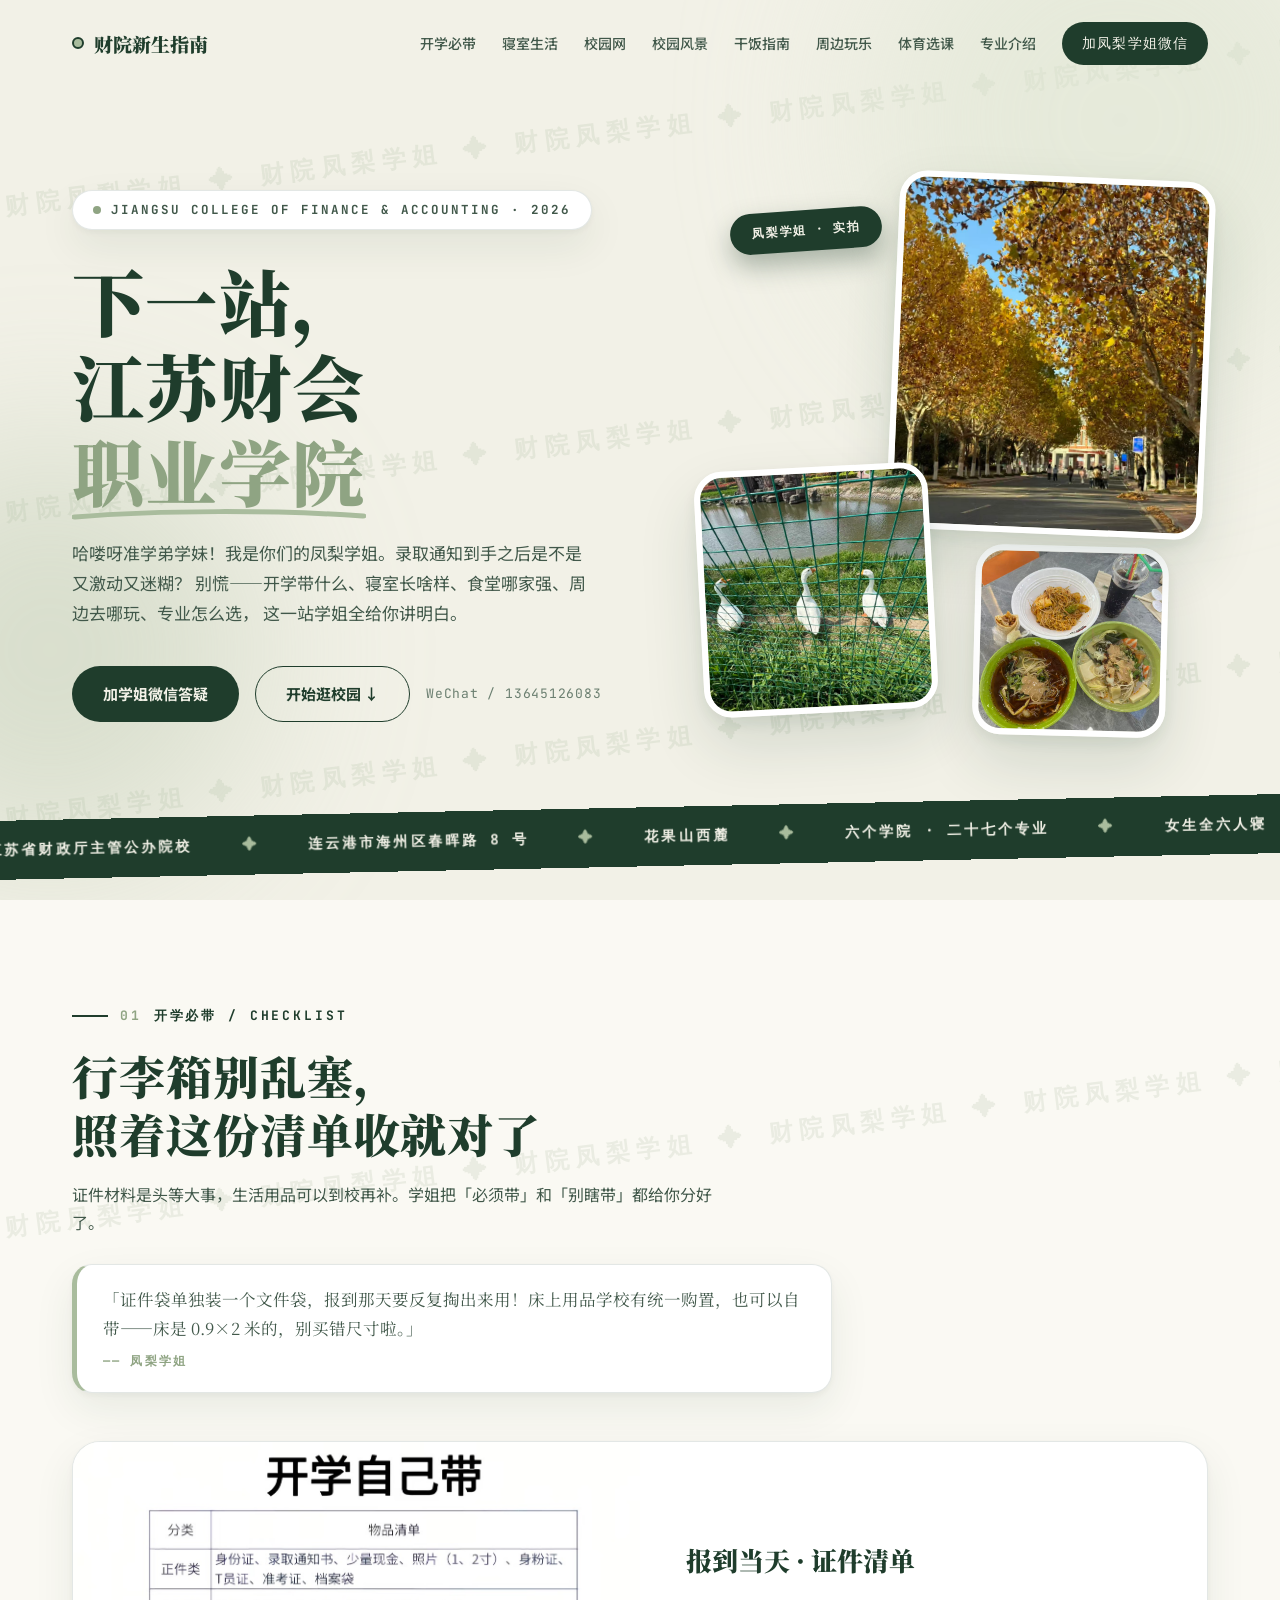
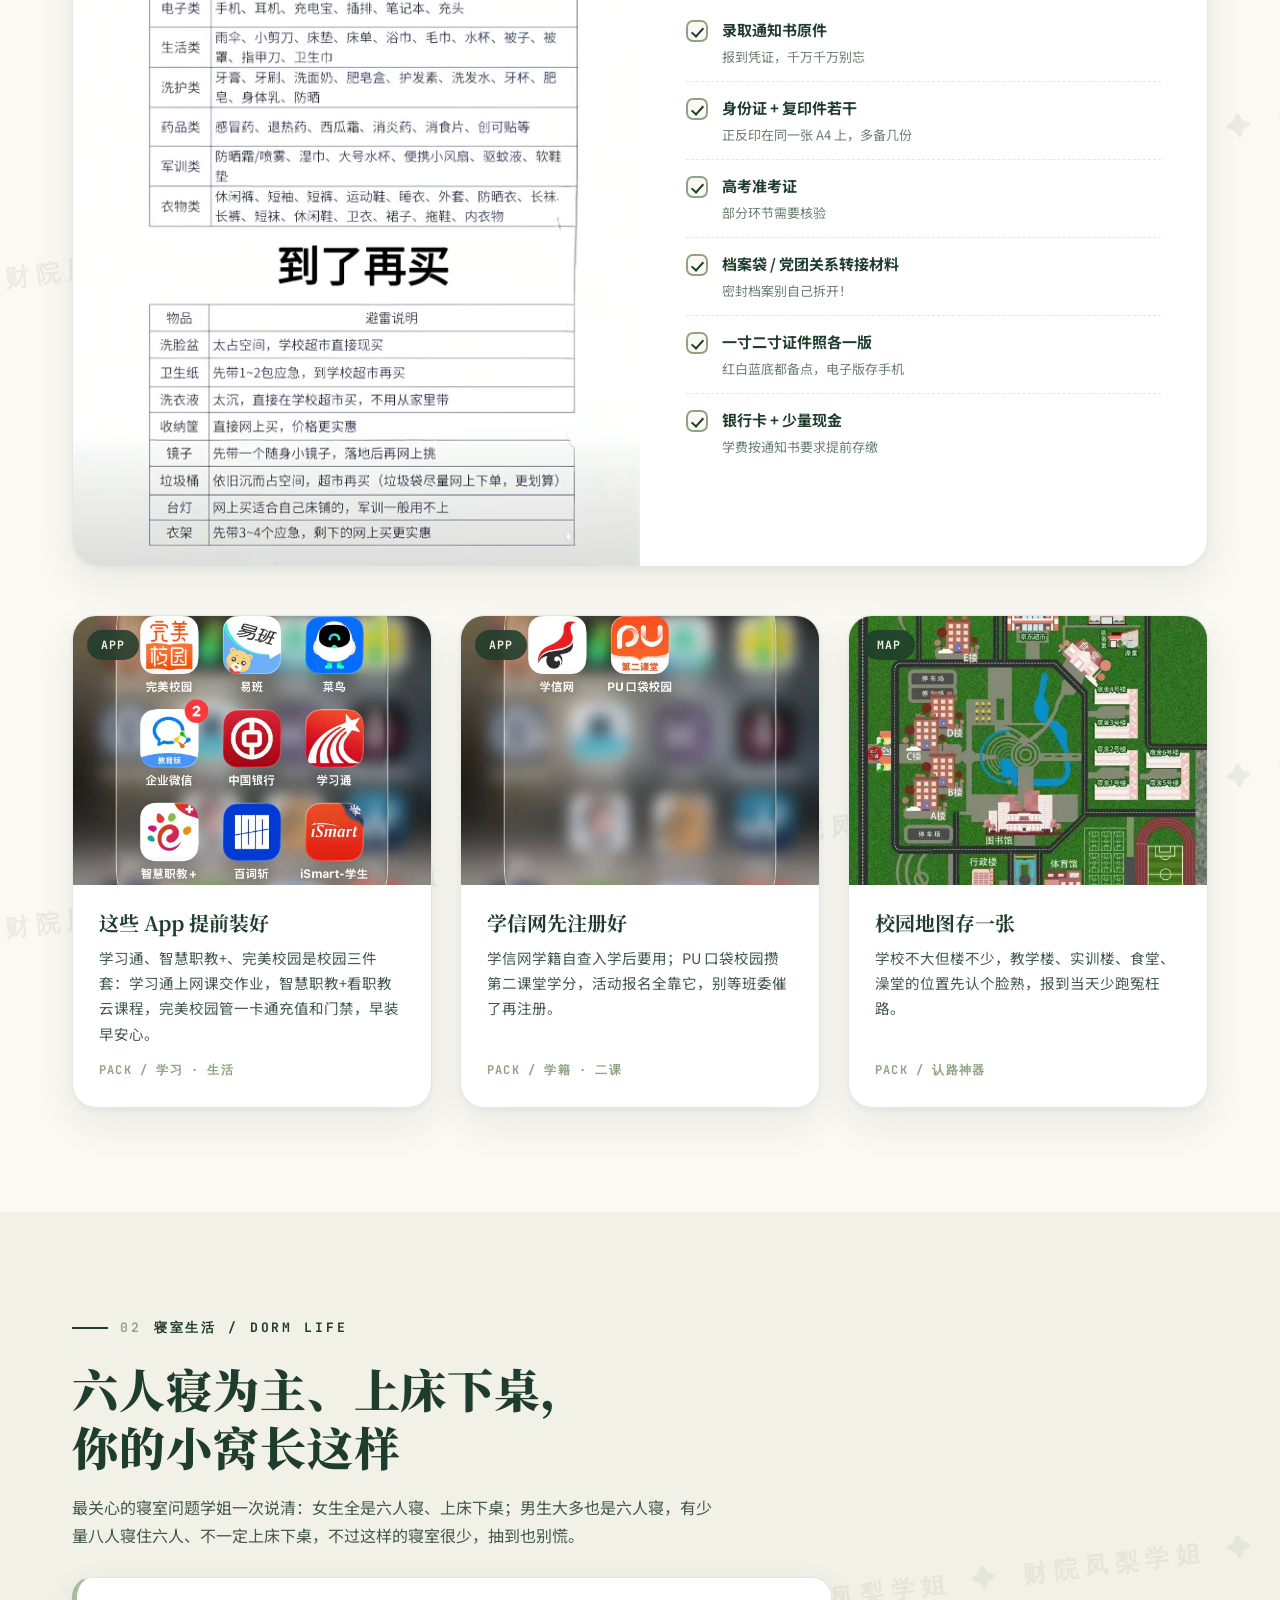
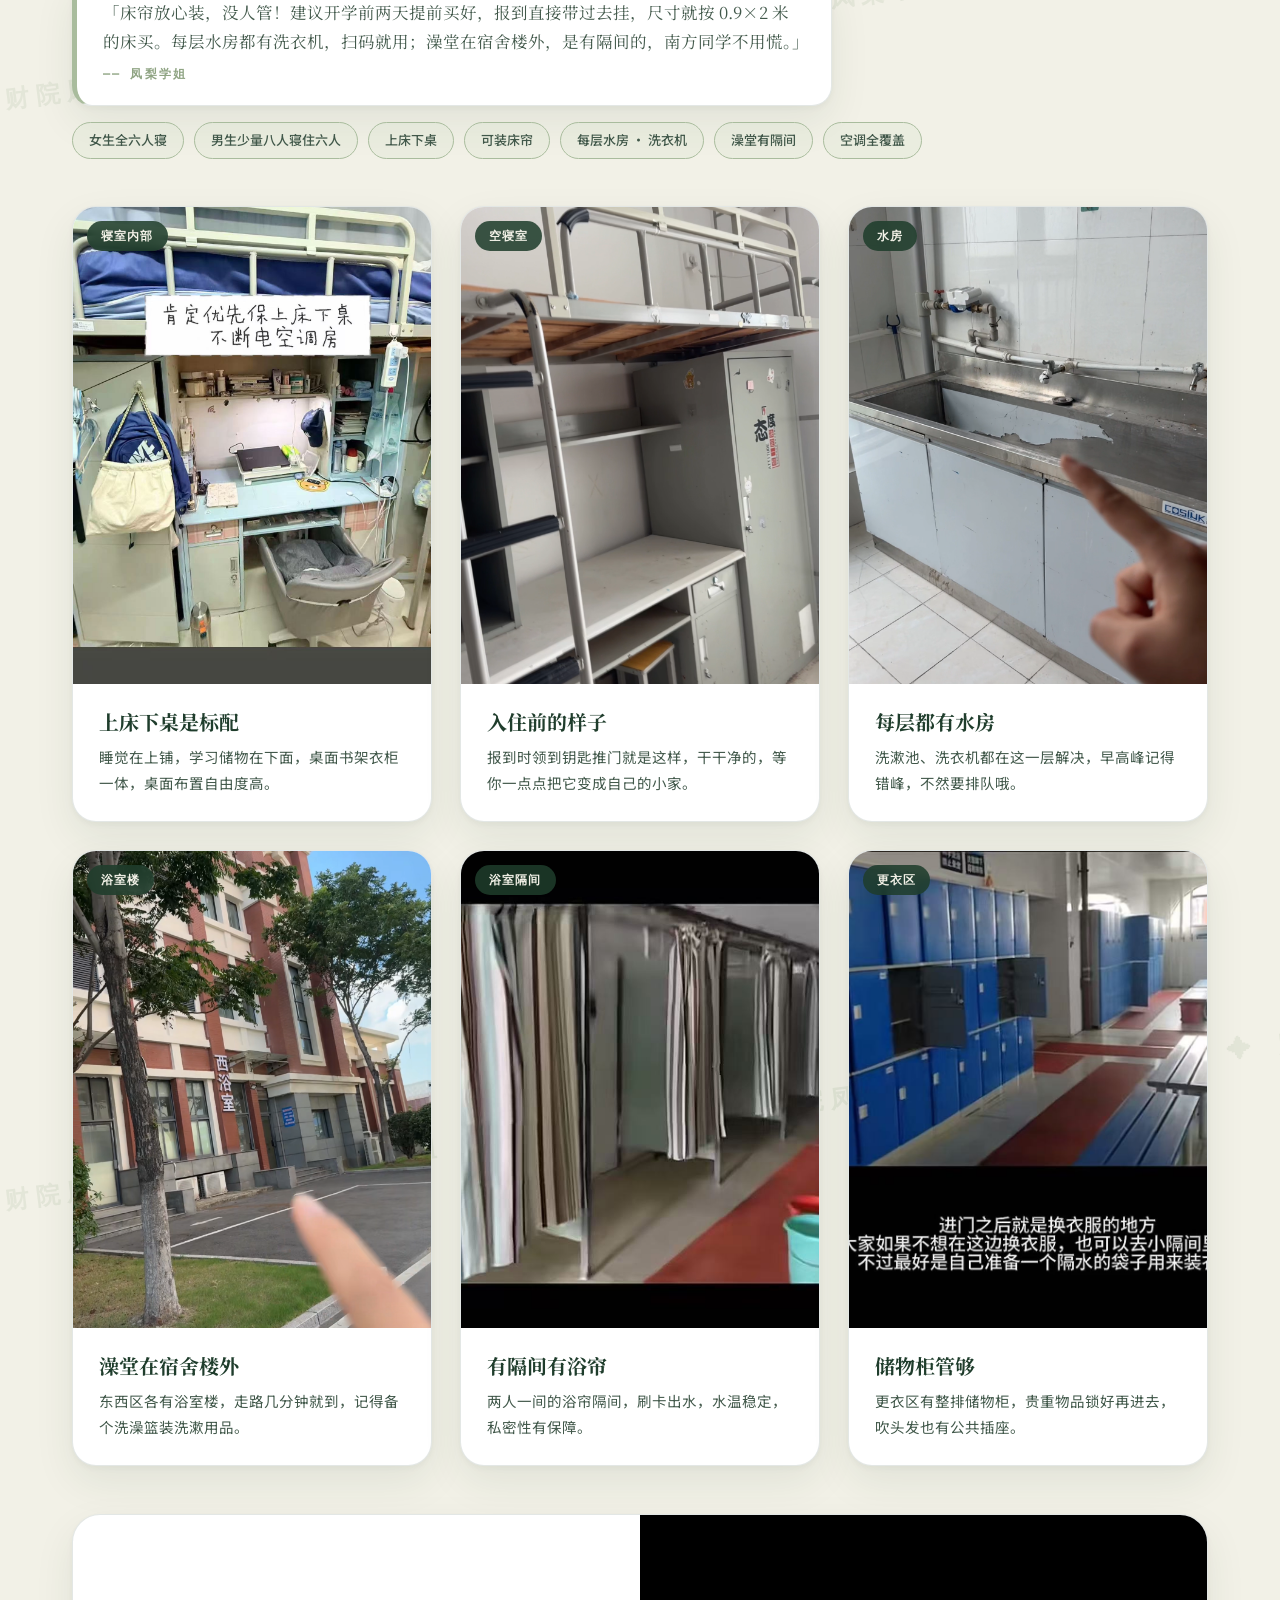
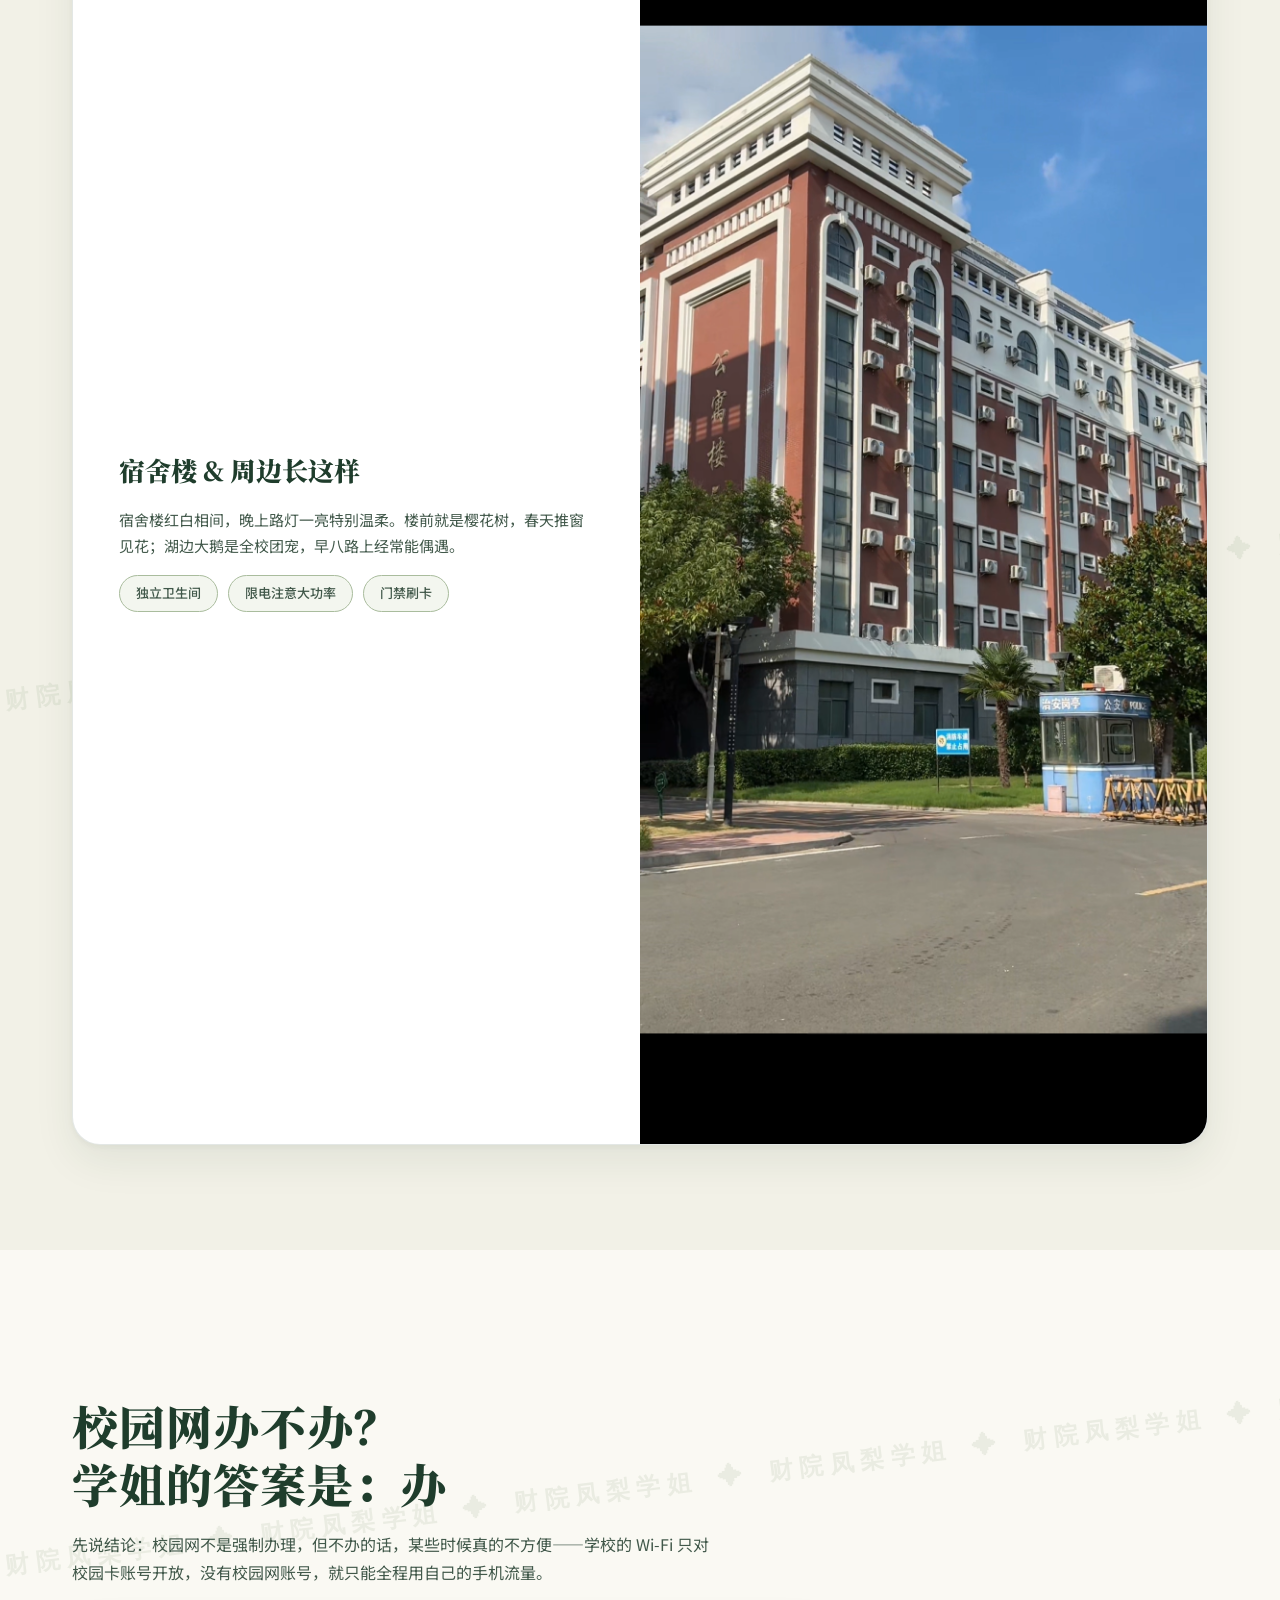
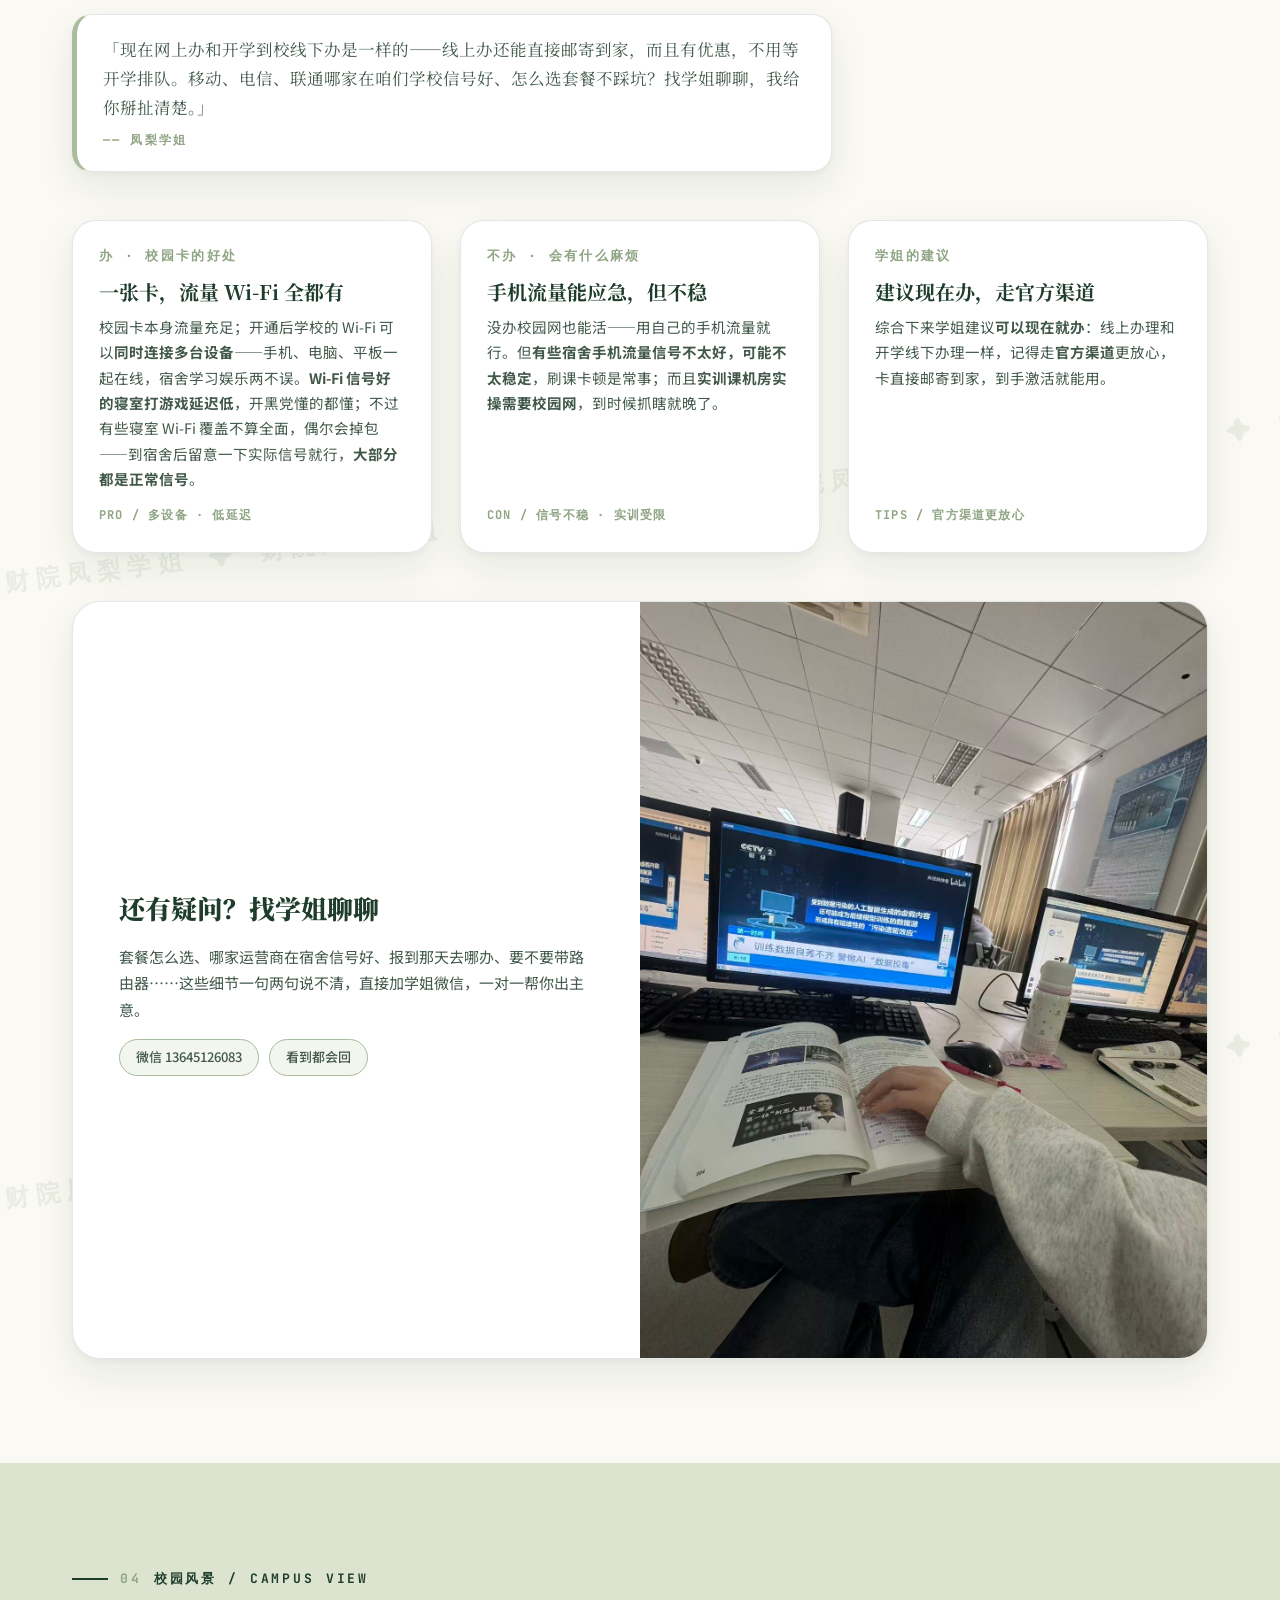
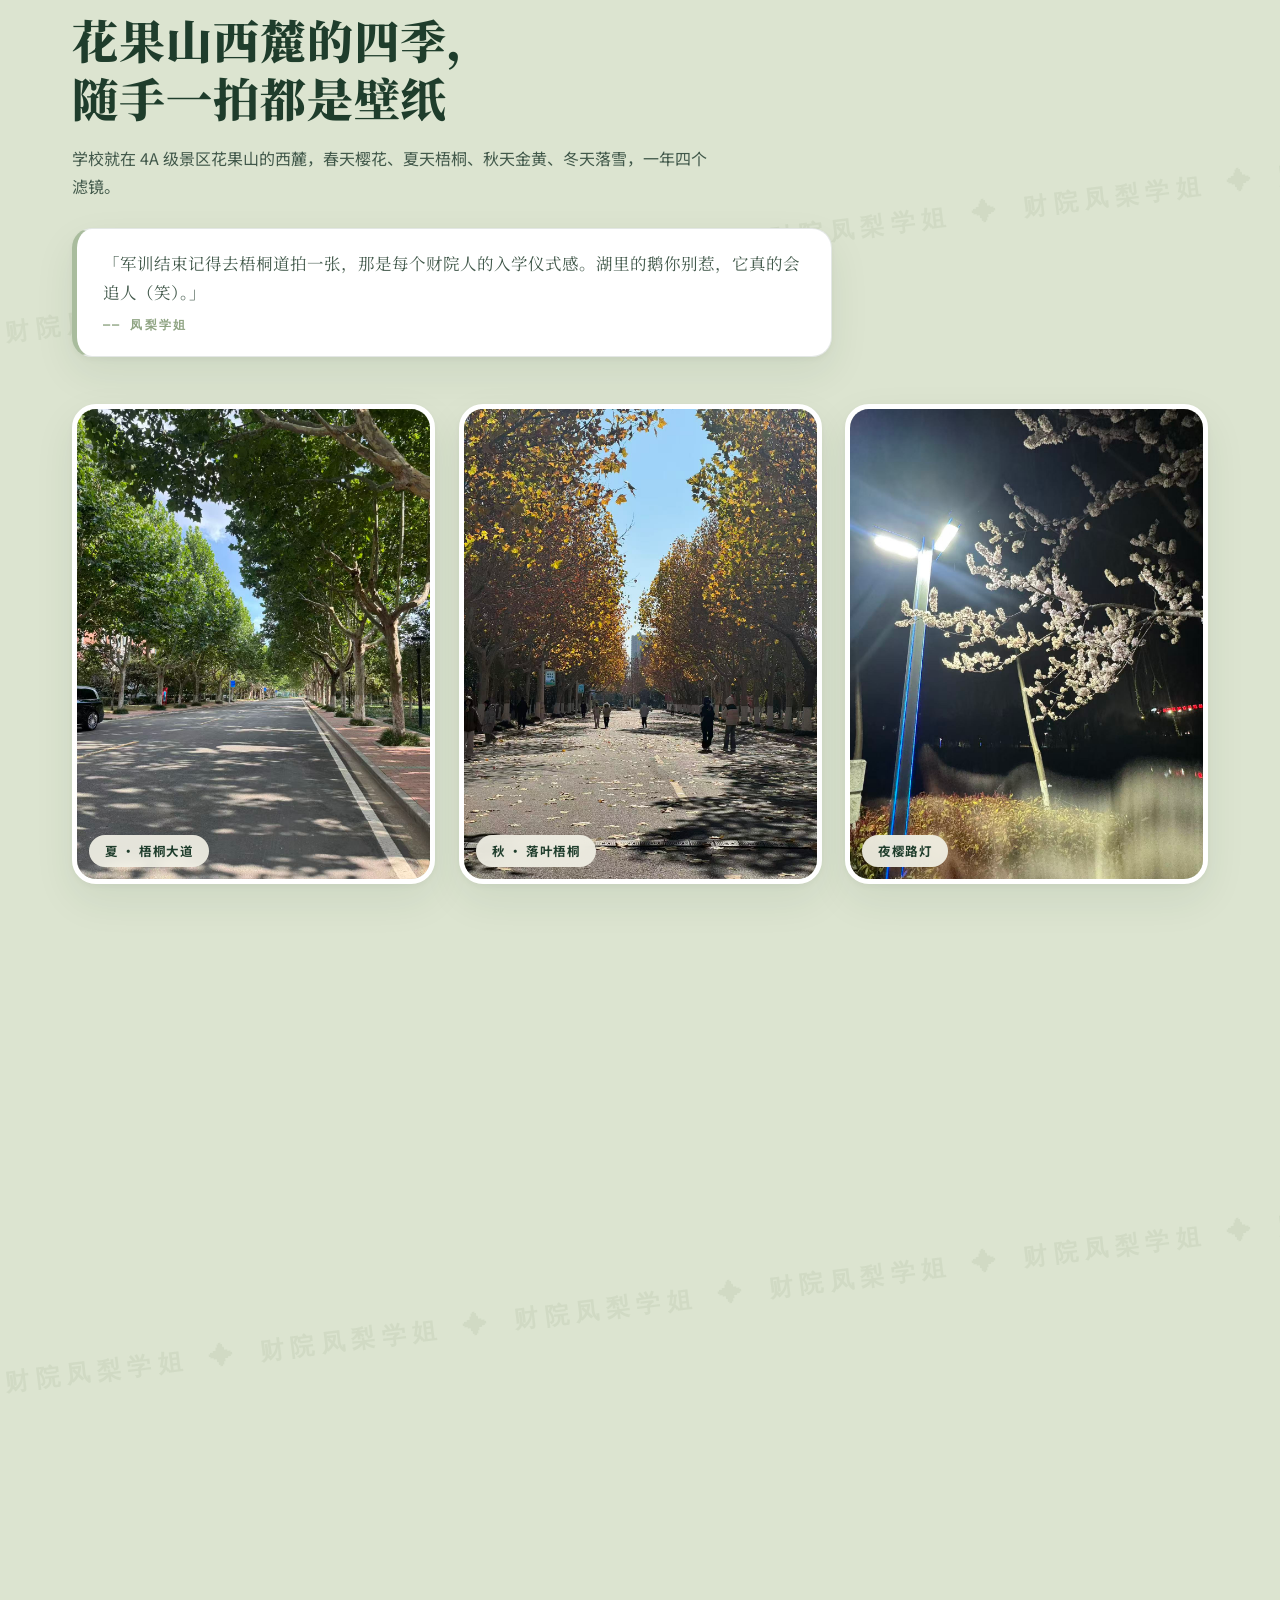
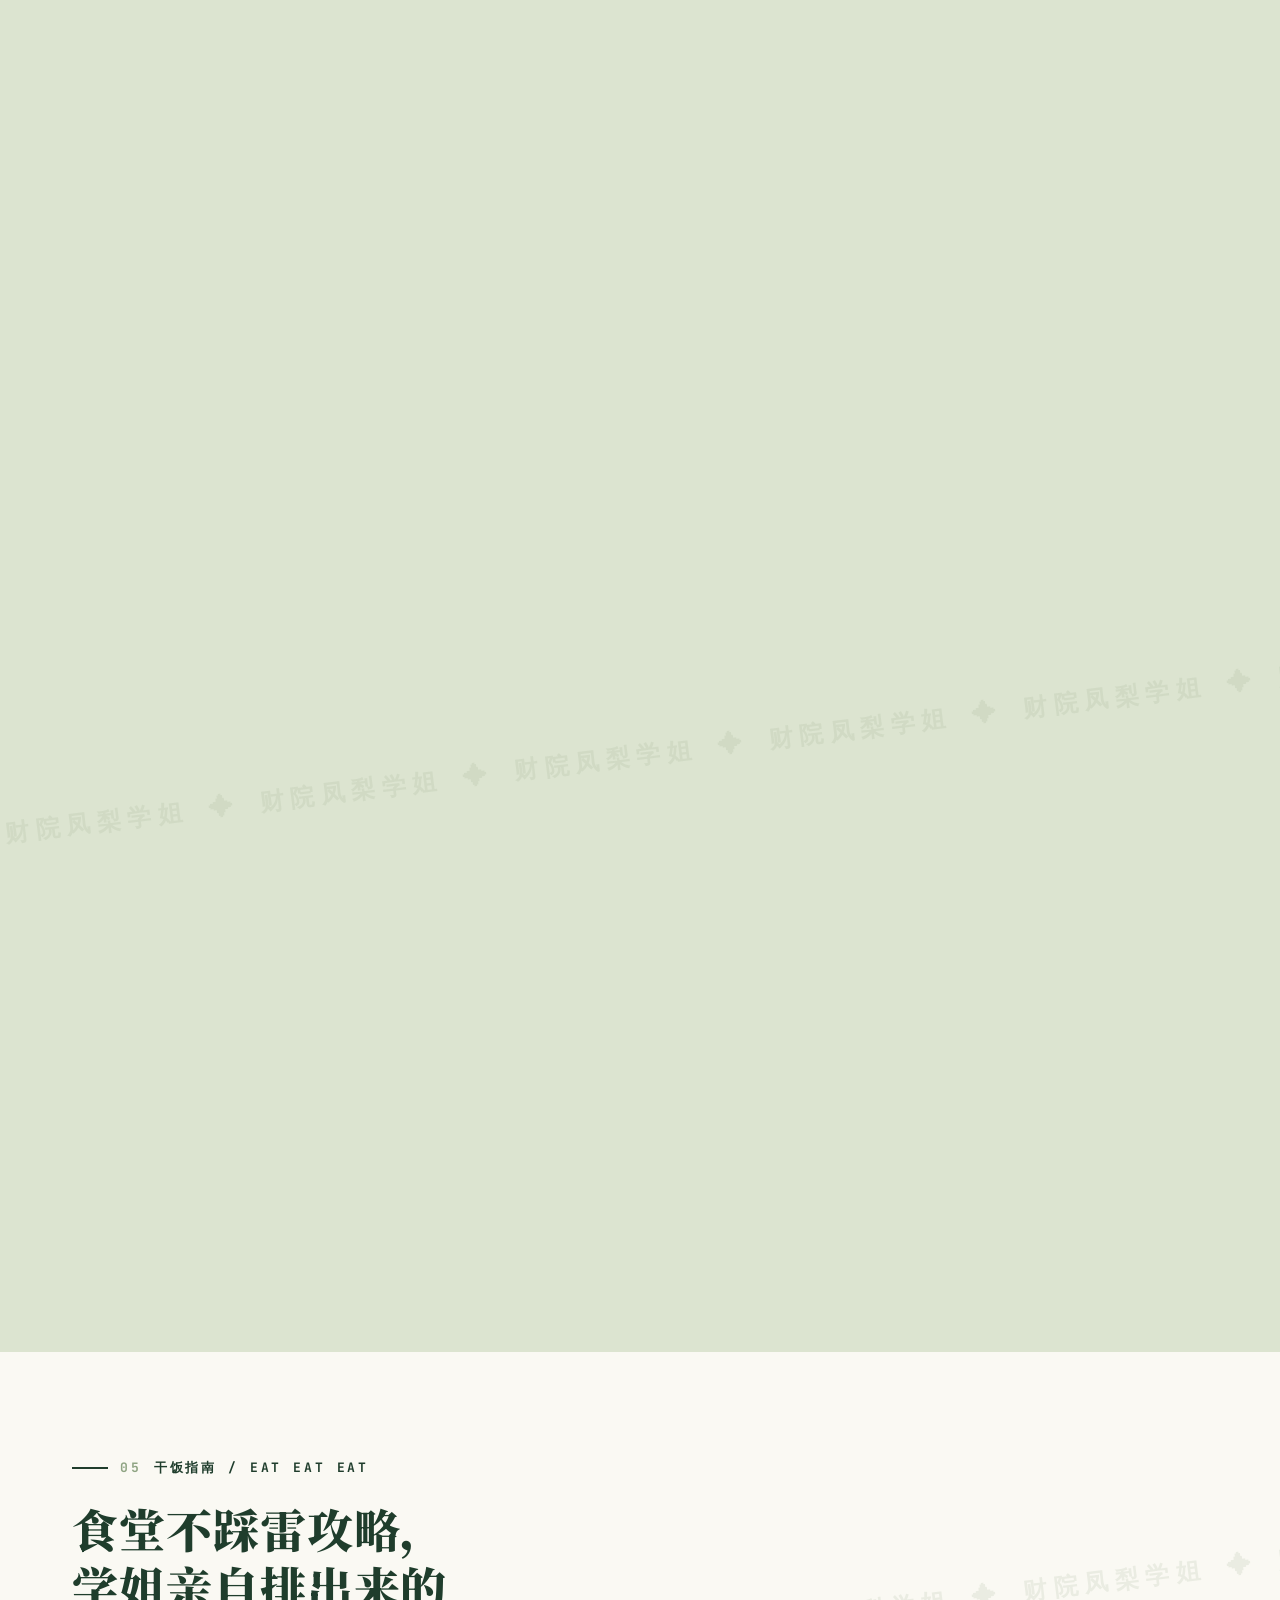
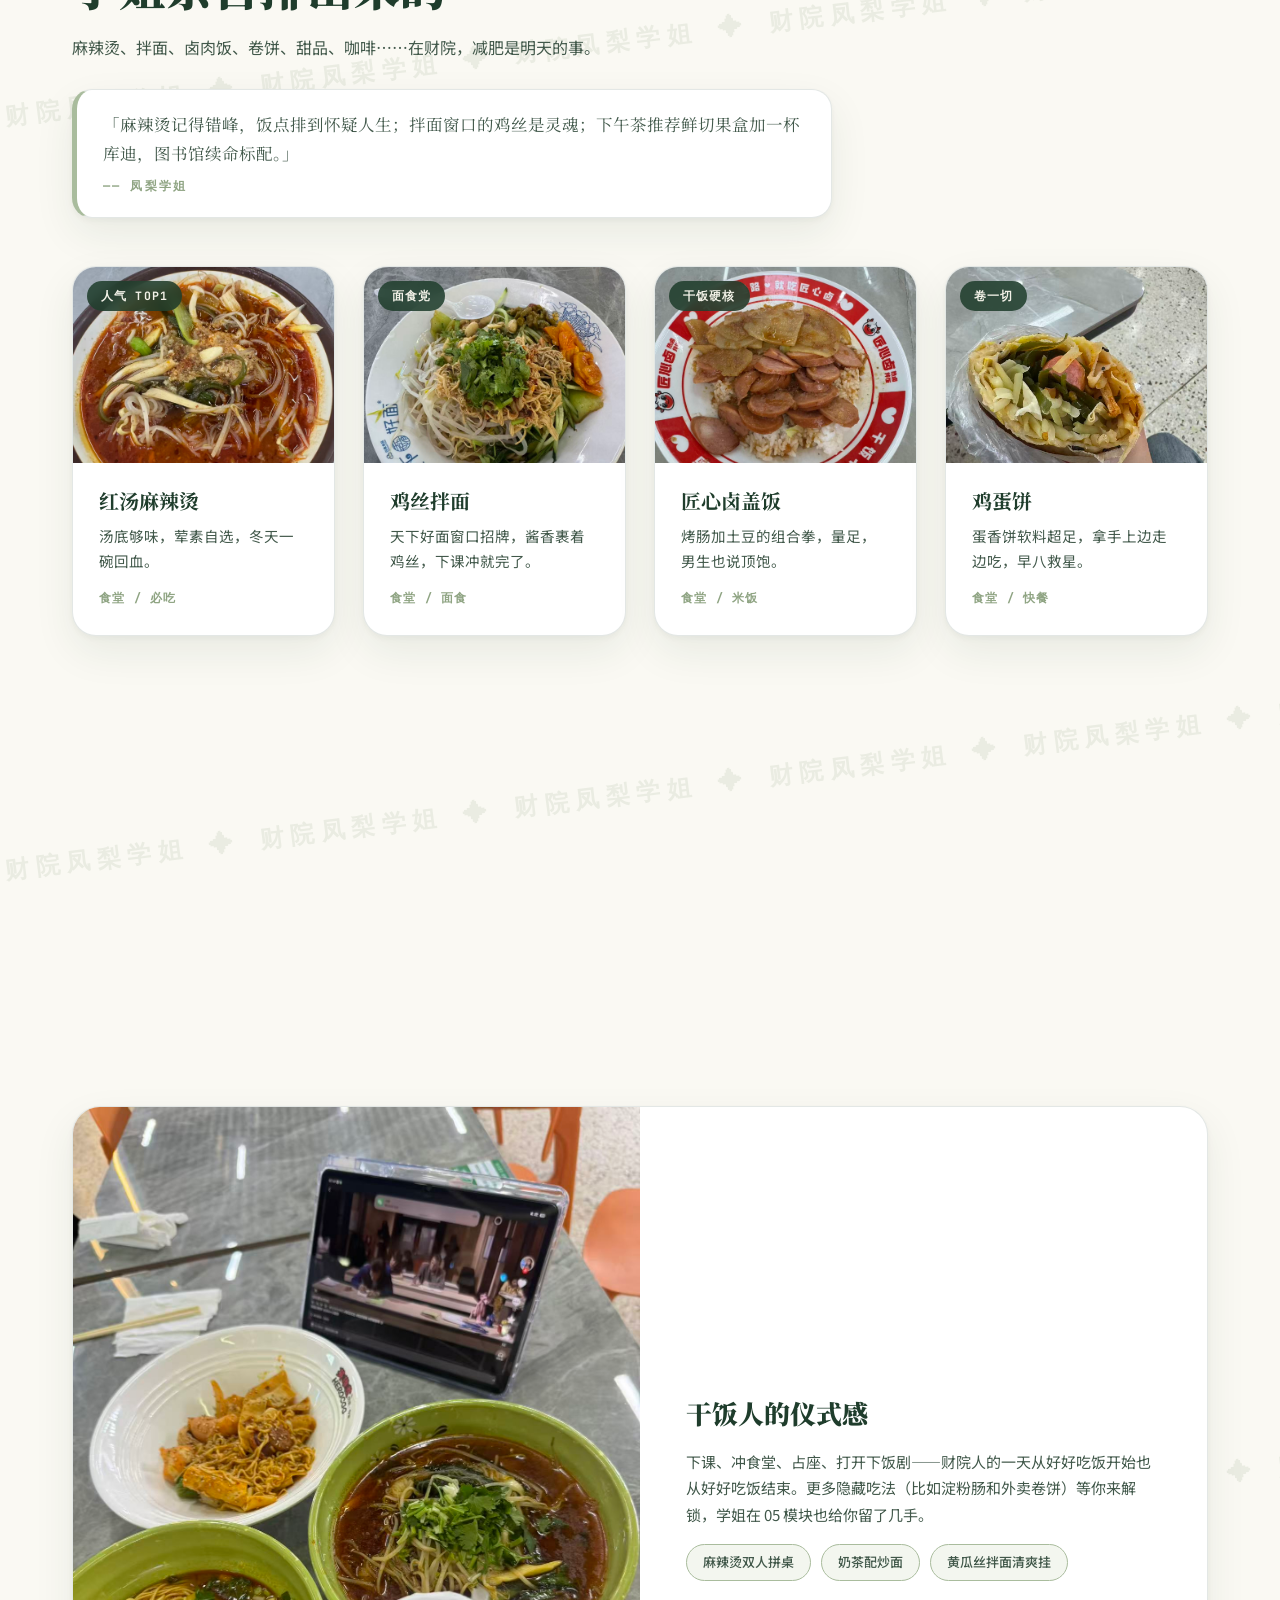
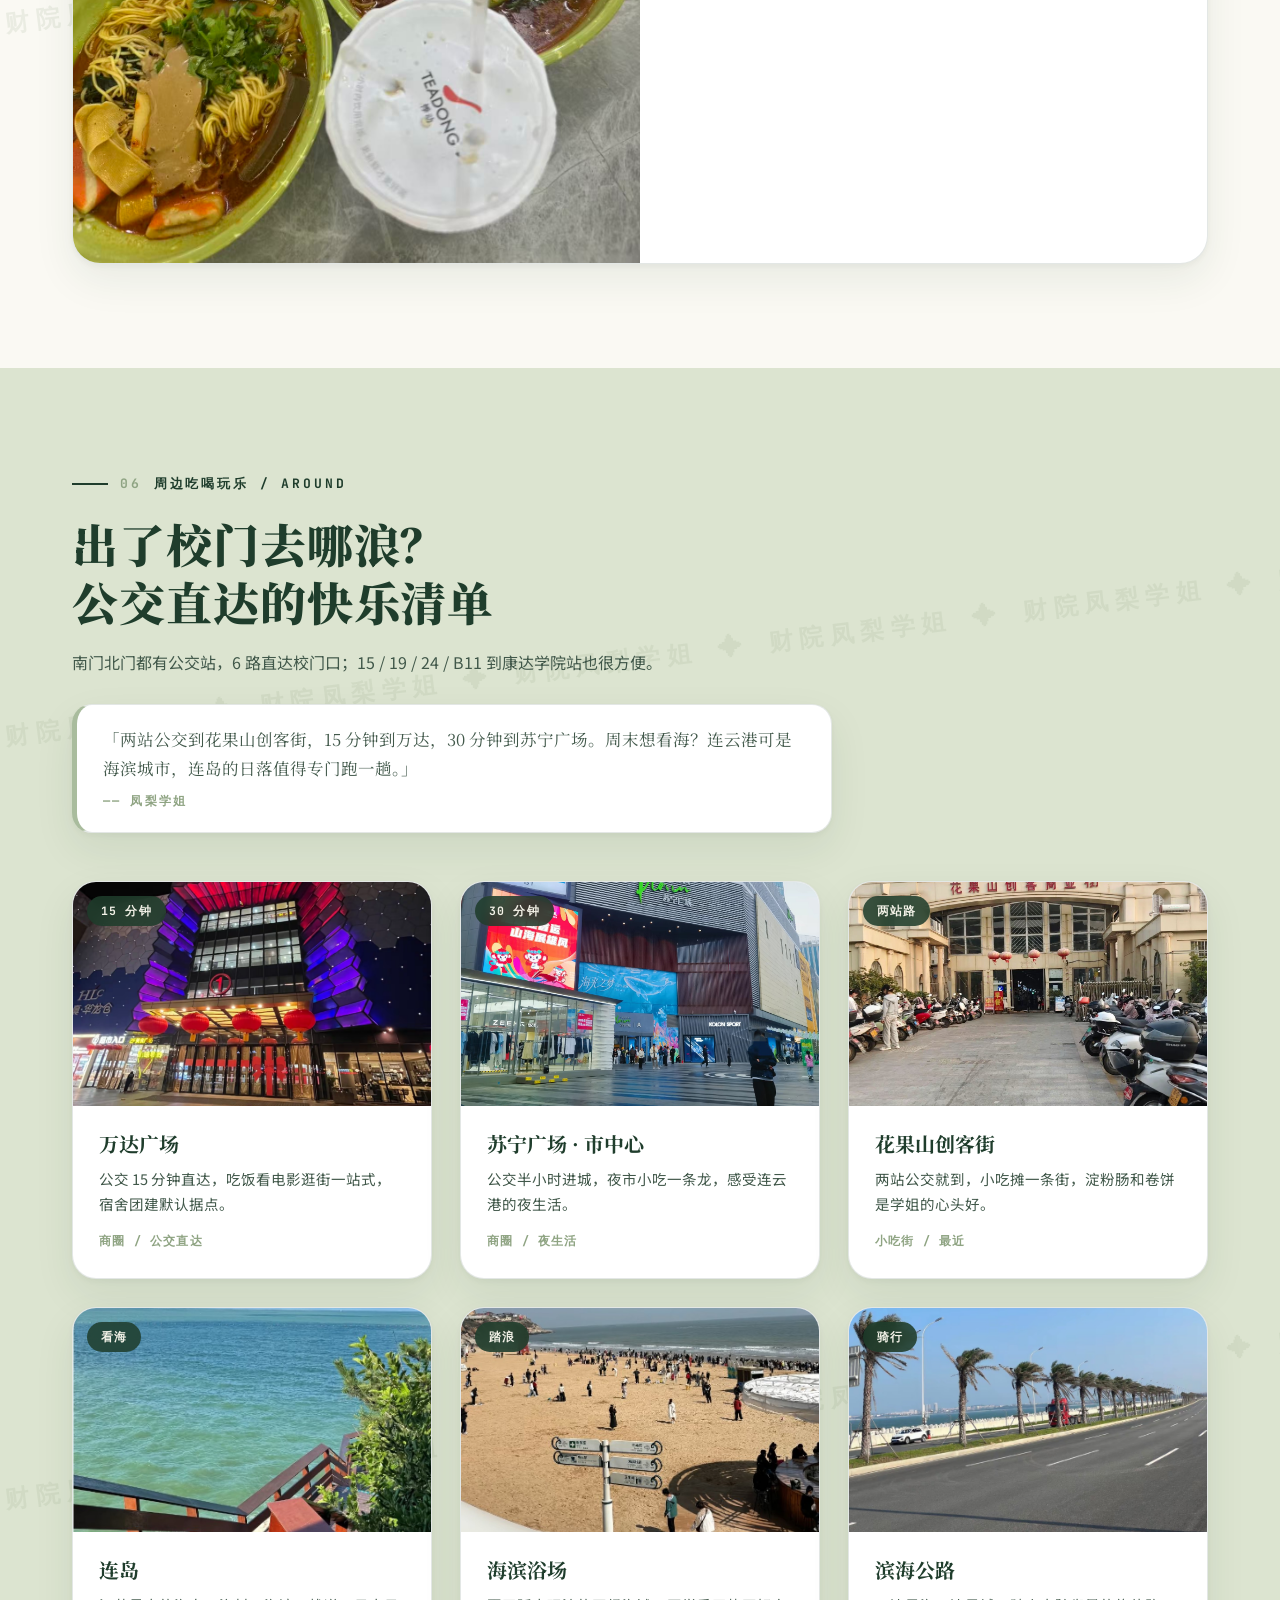
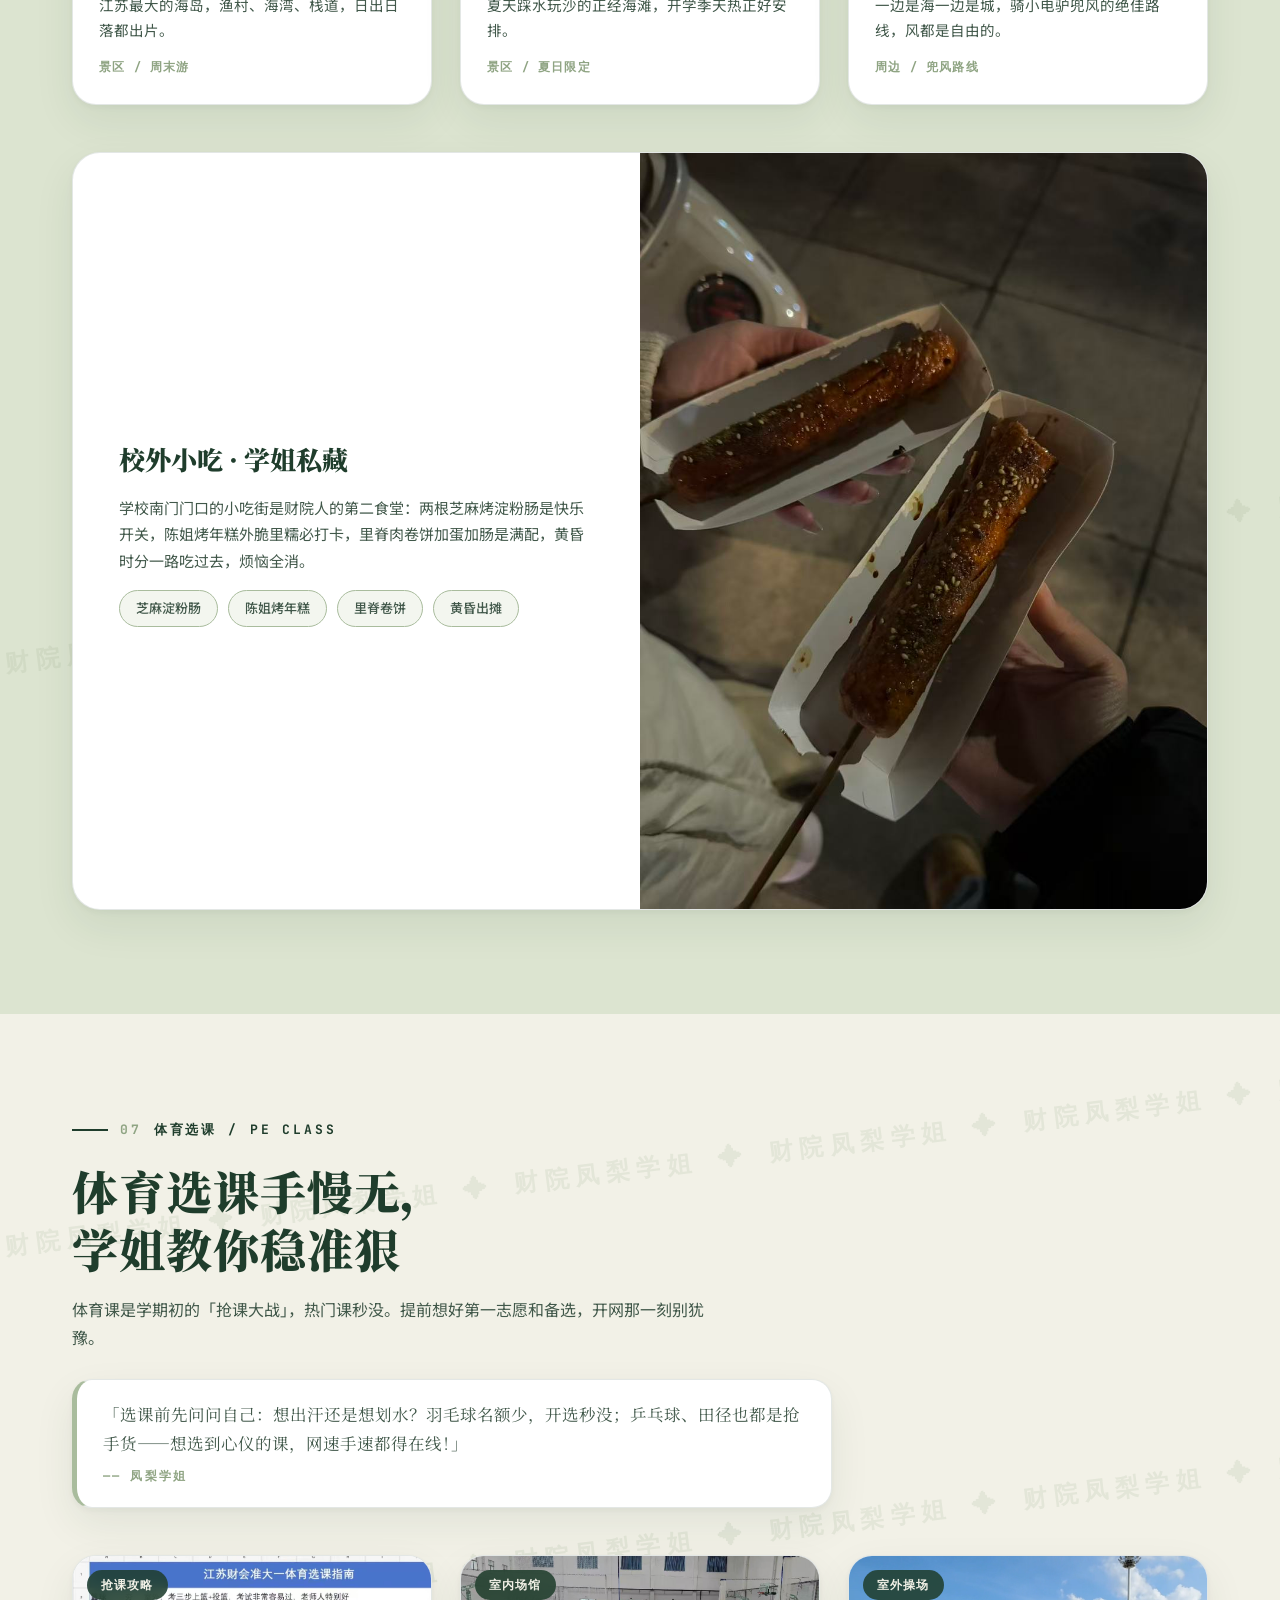
==== commit 8e8ba848: "fix: 宿舍手机流量信号描述更准确" ====
--- a/index.html
+++ b/index.html
@@ -234,7 +234,7 @@
           <div class="card-body">
             <div class="idx" style="font-family:var(--font-mono);font-size:13px;font-weight:700;letter-spacing:0.18em;color:var(--green-deep);margin-bottom:10px;">不办 · 会有什么麻烦</div>
             <h3 class="card-title">手机流量能应急，但不稳</h3>
-            <p class="card-text">没办校园网也能活——用自己的手机流量就行。但<b>宿舍信号不稳定</b>，刷课卡顿是常事；而且<b>实训课机房实操需要校园网</b>，到时候抓瞎就晚了。</p>
+            <p class="card-text">没办校园网也能活——用自己的手机流量就行。但<b>有些宿舍手机流量信号不太好，可能不太稳定</b>，刷课卡顿是常事；而且<b>实训课机房实操需要校园网</b>，到时候抓瞎就晚了。</p>
             <div class="card-meta">CON / 信号不稳 · 实训受限</div>
           </div>
         </div>
